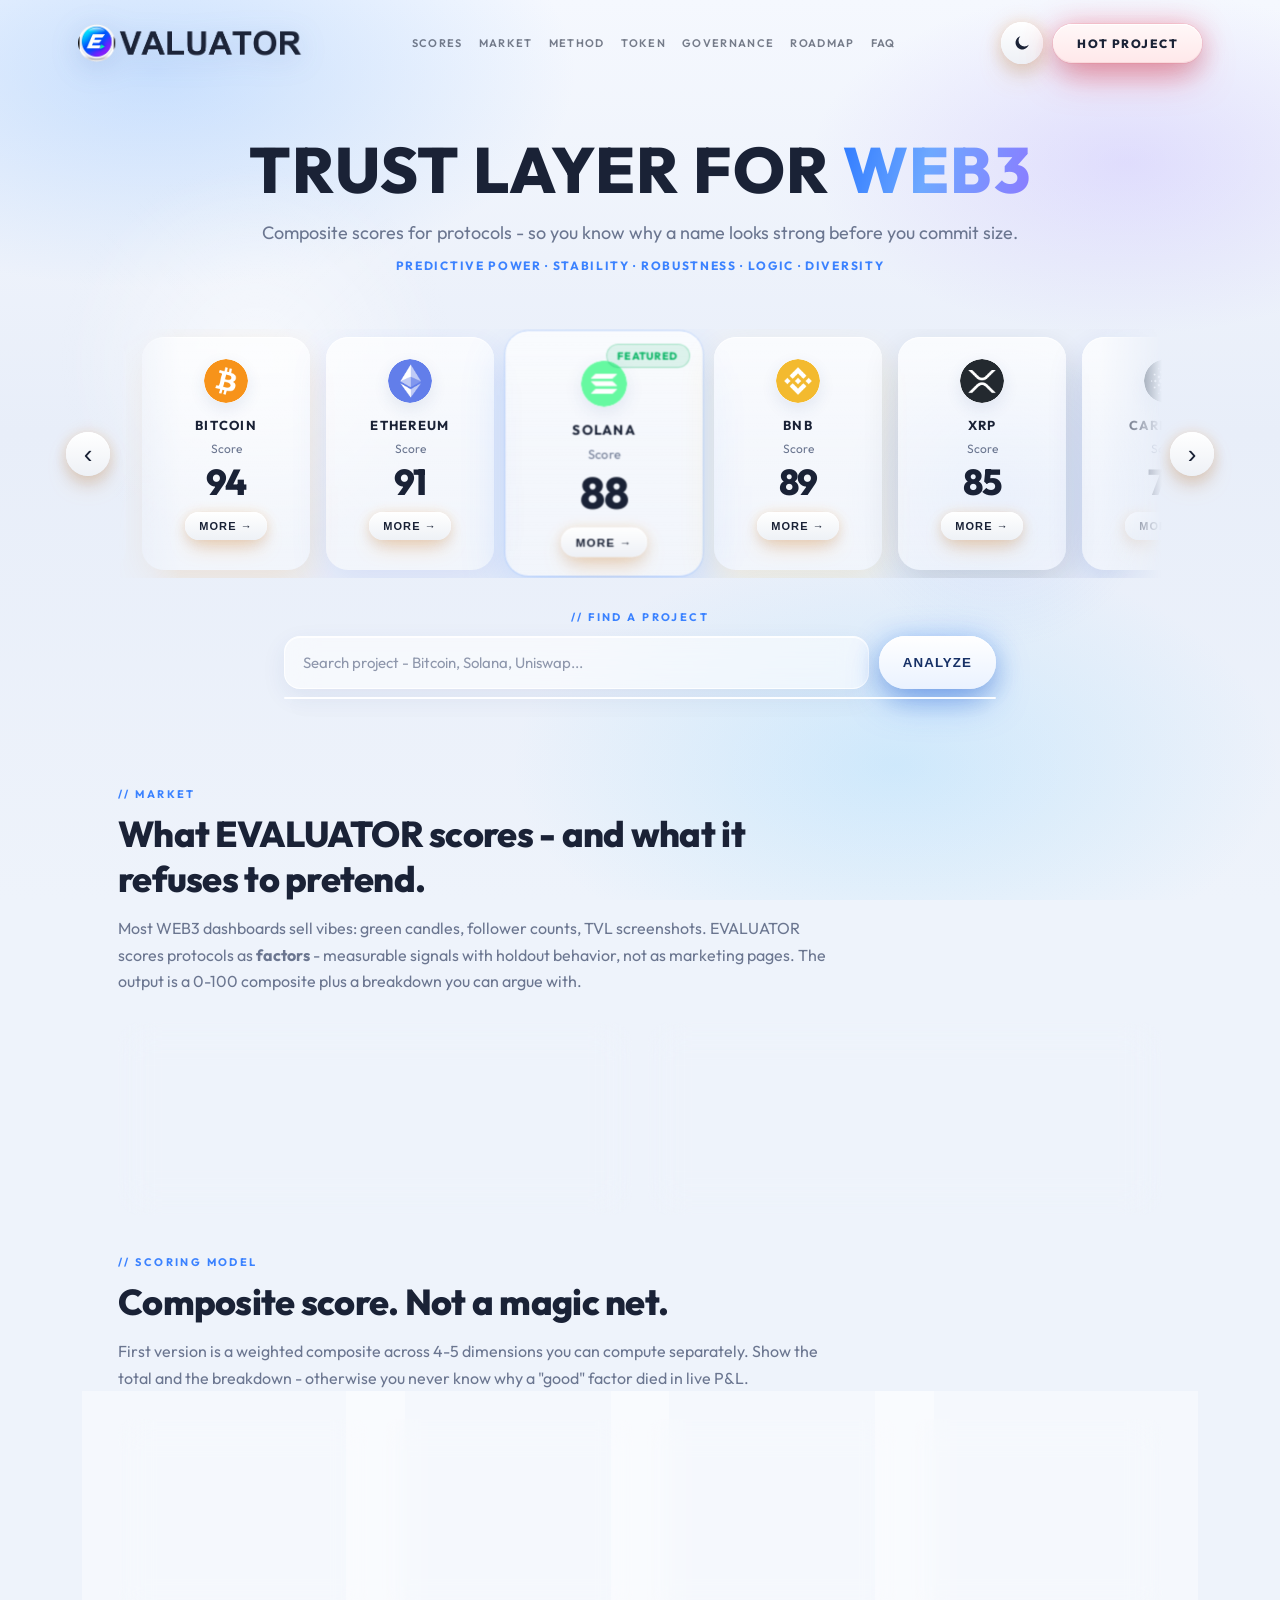
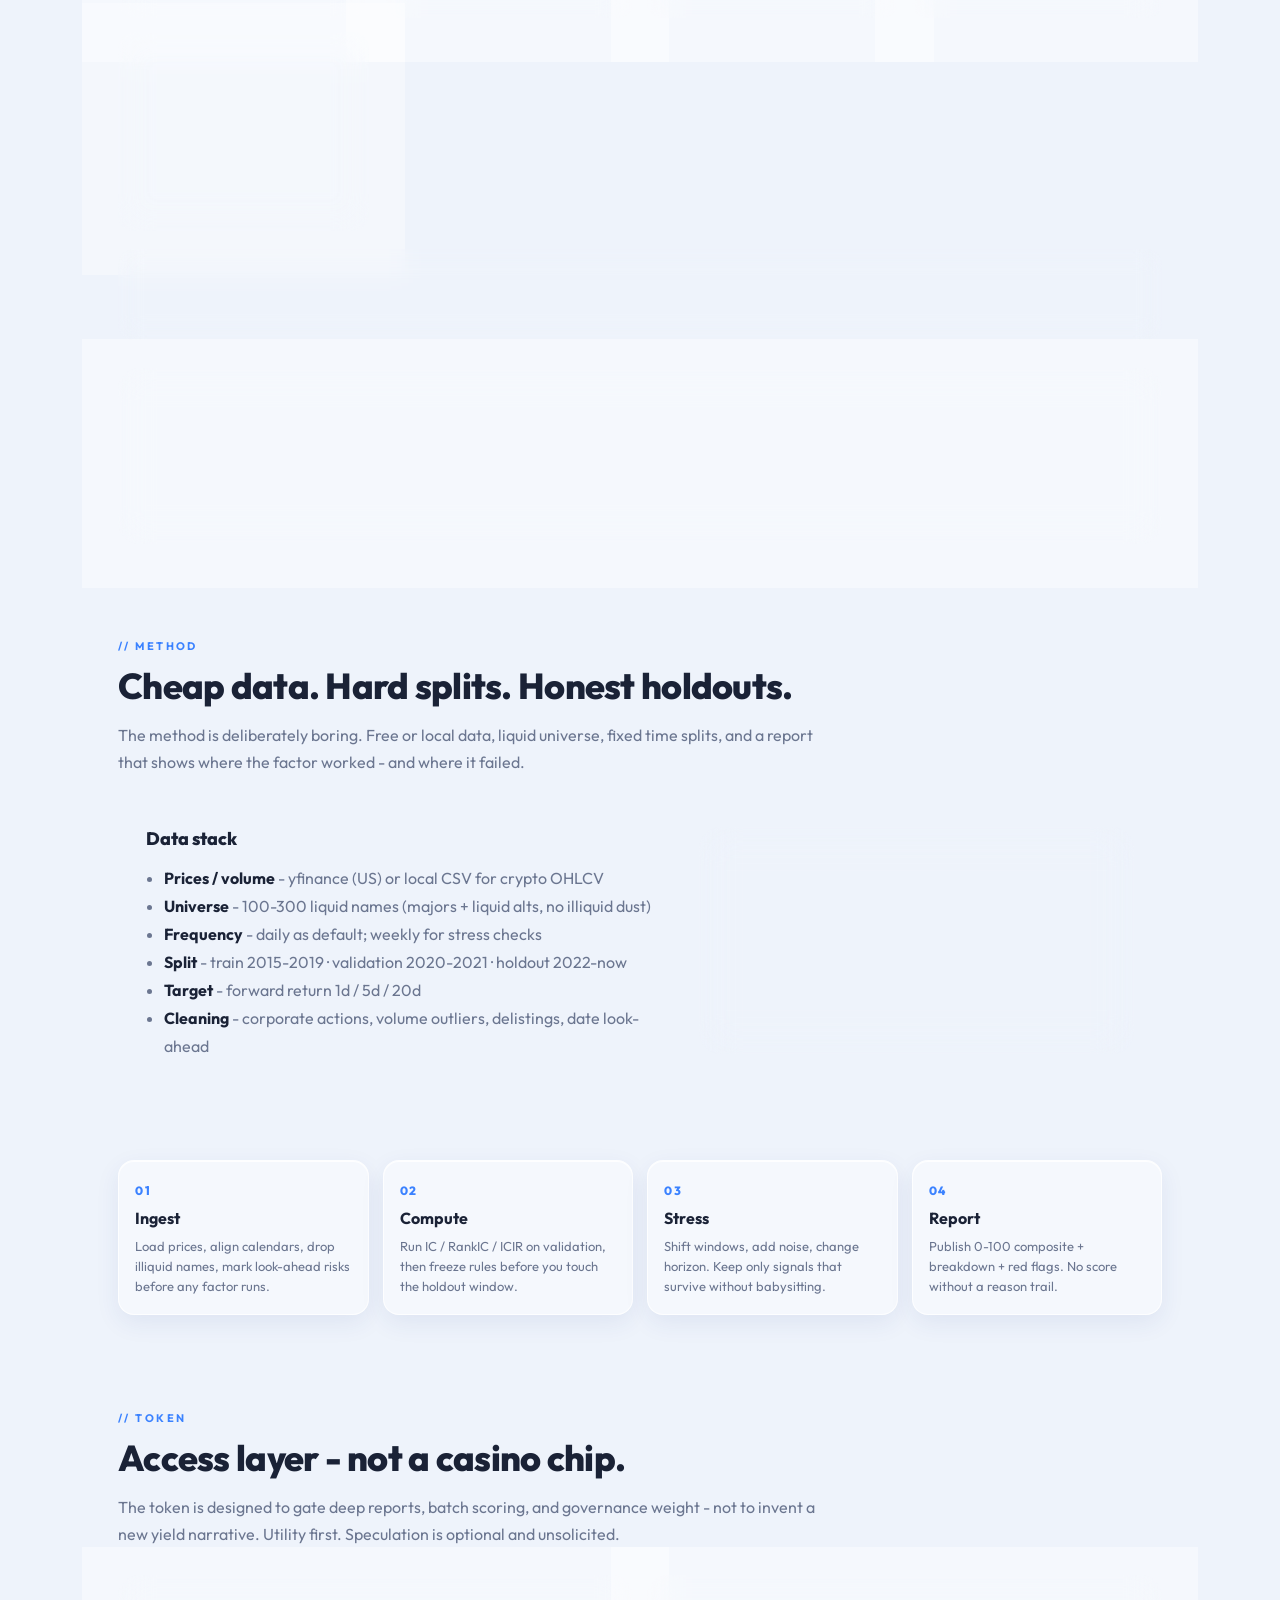
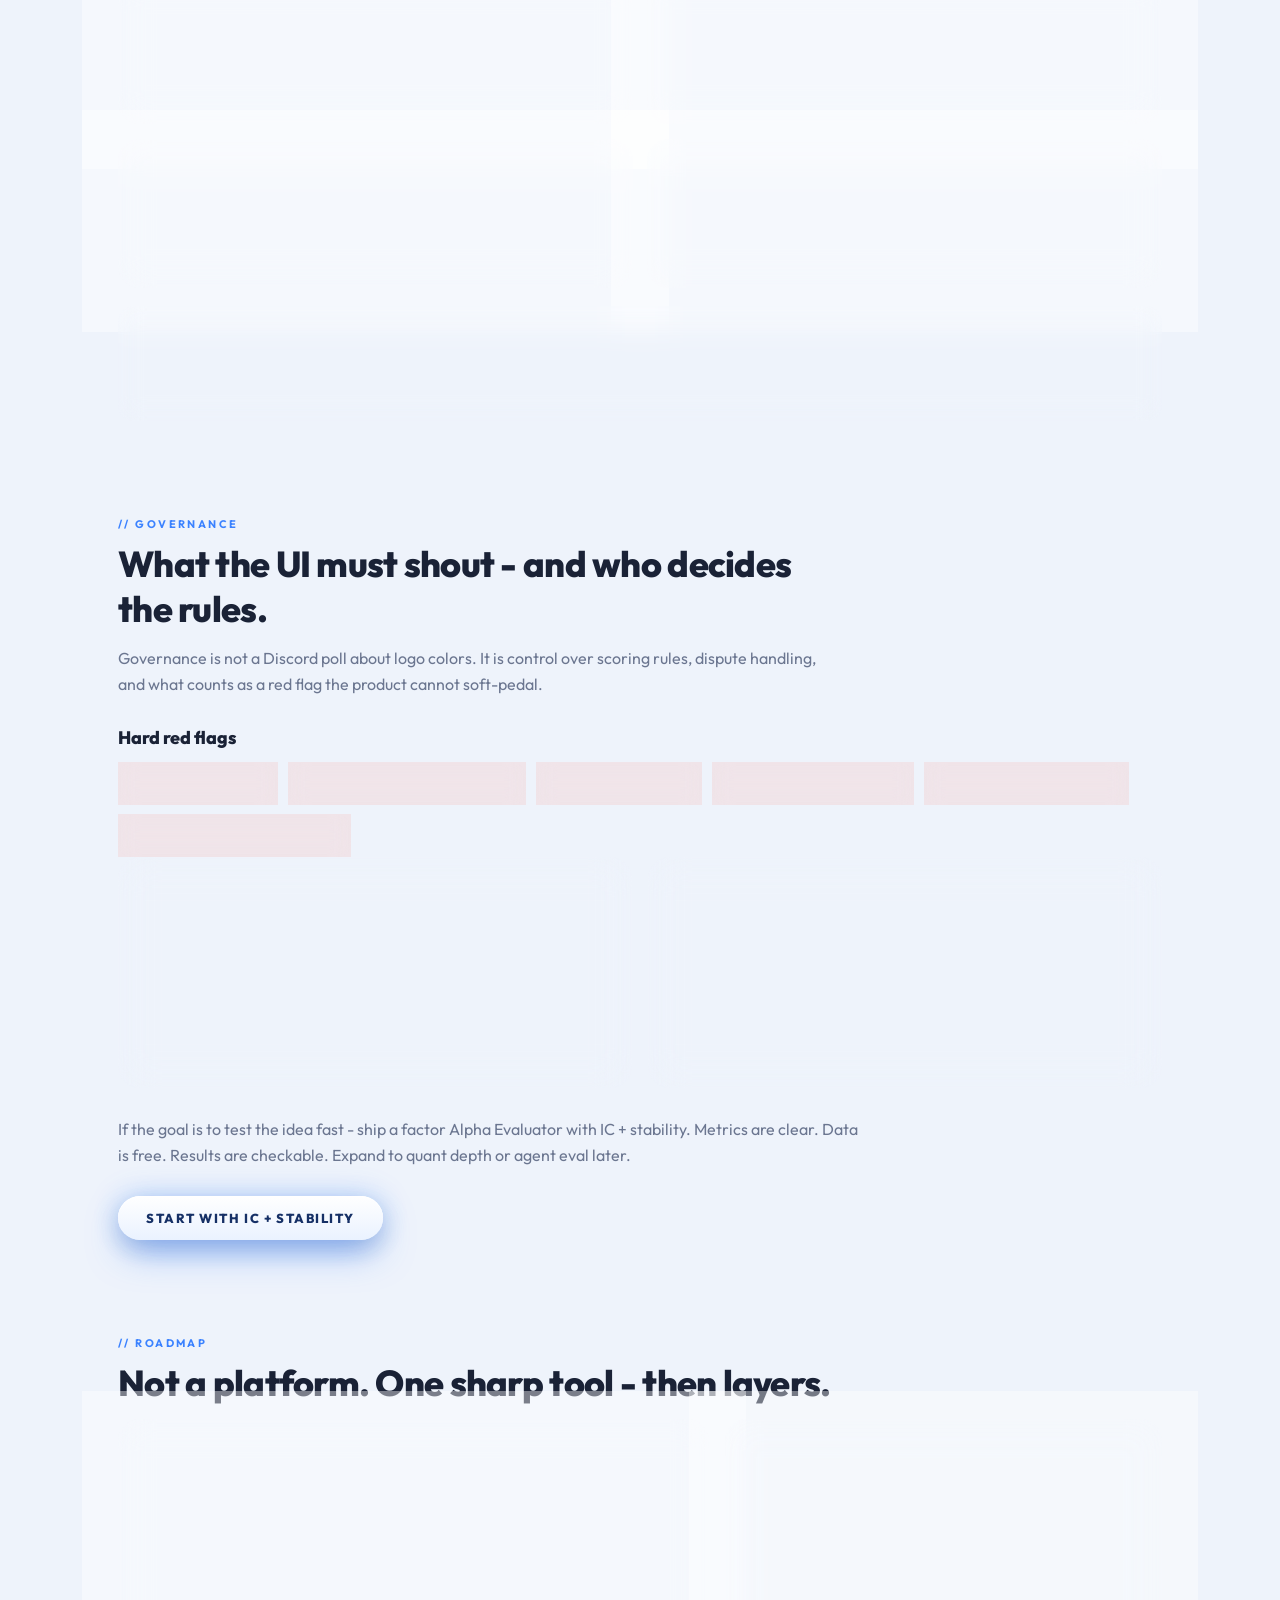
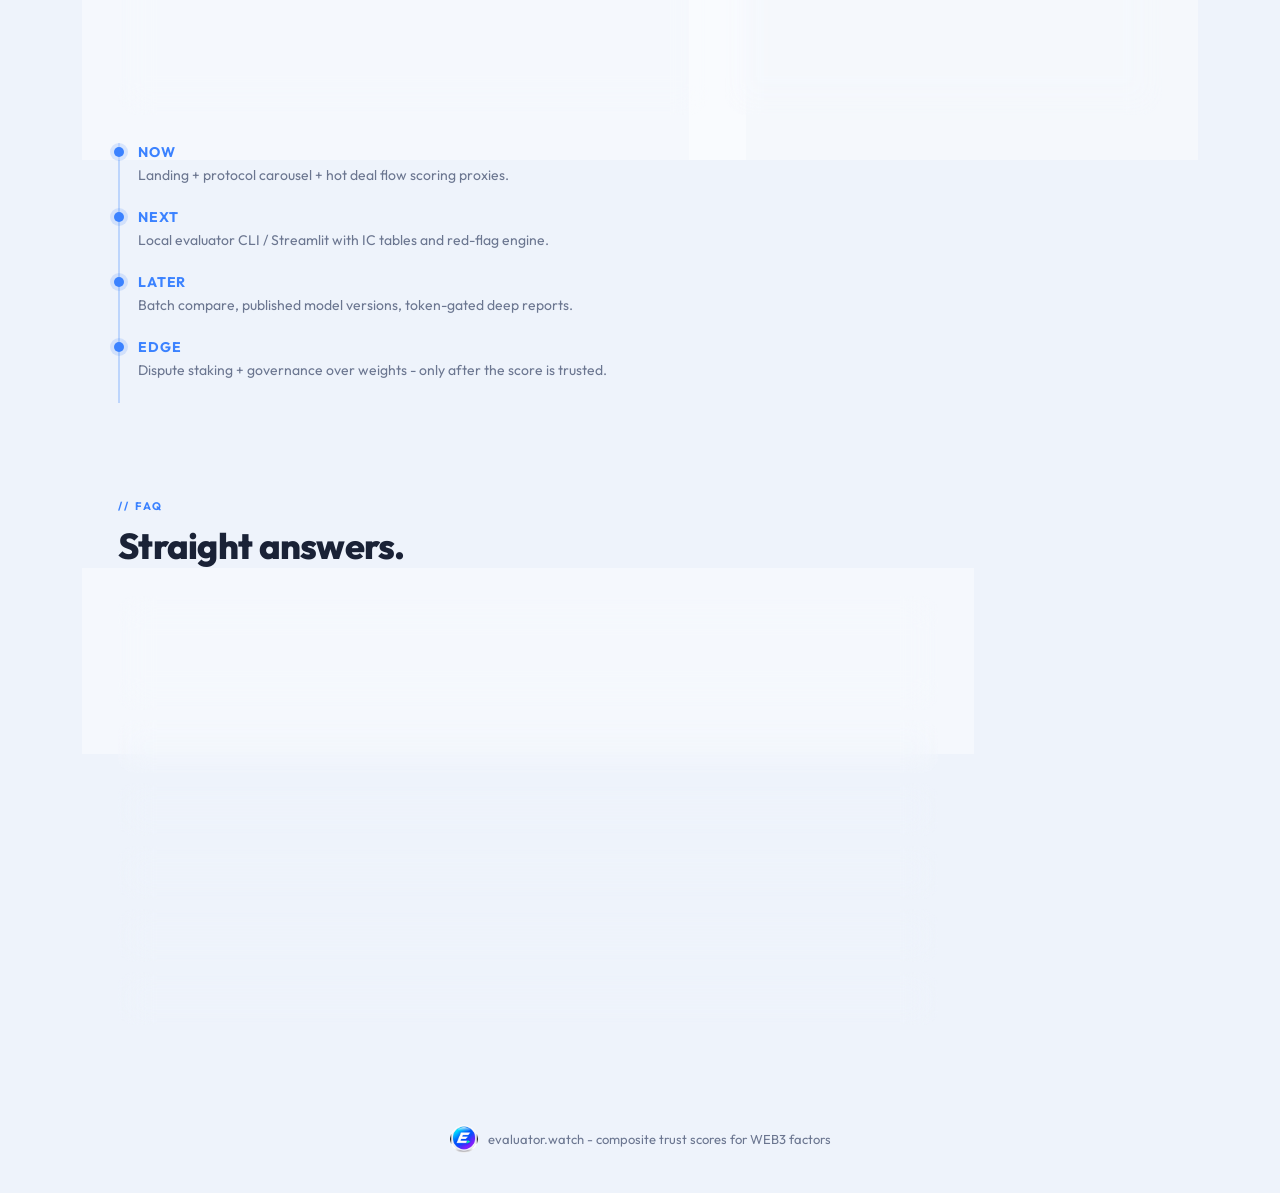
==== index.html @ 350bb679 "Publish evaluator.watch landing and deploy package. Product docs, scoring model diagrams, and static" ====
<!DOCTYPE html>
<html lang="en">
<head>
  <meta charset="UTF-8" />
  <meta name="viewport" content="width=device-width, initial-scale=1" />
  <title>EVALUATOR - Trust Layer for WEB3 | evaluator.watch</title>
  <meta name="description" content="evaluator.watch - composite factor scores for WEB3 protocols: Predictive Power, Temporal Stability, Robustness, Interpretability, Governance." />
  <link rel="canonical" href="https://evaluator.watch/" />
  <link rel="preconnect" href="https://fonts.googleapis.com" />
  <link rel="preconnect" href="https://fonts.gstatic.com" crossorigin />
  <link href="https://fonts.googleapis.com/css2?family=Outfit:wght@400;500;600;700;800&display=swap" rel="stylesheet" />
  <link rel="stylesheet" href="./styles.css?v=content2" />
  <link rel="icon" href="./assets/logo.png" />
  <script>
    (() => {
      const t = localStorage.getItem("evaluator-theme") || "light";
      document.documentElement.setAttribute("data-theme", t);
    })();
  </script>
</head>
<body>
  <div class="bg-grid" aria-hidden="true"></div>
  <div class="bg-glow" aria-hidden="true"></div>

  <header class="nav">
    <a class="brand" href="#top">
      <img src="./assets/evaluator-wordmark.png" alt="EVALUATOR" class="brand-wordmark" data-wordmark />
    </a>
    <nav class="nav-links">
      <a href="#scores">SCORES</a>
      <a href="#market">MARKET</a>
      <a href="#method">METHOD</a>
      <a href="#token">TOKEN</a>
      <a href="#governance">GOVERNANCE</a>
      <a href="#roadmap">ROADMAP</a>
      <a href="#faq">FAQ</a>
    </nav>
    <div class="nav-actions">
      <button type="button" class="btn-theme" id="themeToggle" aria-label="Toggle theme" title="Theme">
        <svg class="icon-moon" viewBox="0 0 24 24" width="18" height="18" aria-hidden="true"><path fill="currentColor" d="M21 14.3A9 9 0 1 1 9.7 3a7.2 7.2 0 1 0 11.3 11.3Z"/></svg>
        <svg class="icon-sun" viewBox="0 0 24 24" width="18" height="18" aria-hidden="true"><path fill="currentColor" d="M12 4.5a1 1 0 0 1 1 1V7a1 1 0 1 1-2 0V5.5a1 1 0 0 1 1-1Zm0 11a1 1 0 0 1 1 1V19a1 1 0 1 1-2 0v-2.5a1 1 0 0 1 1-1Zm7.5-4.5a1 1 0 0 1-1 1H17a1 1 0 1 1 0-2h1.5a1 1 0 0 1 1 1ZM8 12a1 1 0 0 1-1 1H5.5a1 1 0 1 1 0-2H7a1 1 0 0 1 1 1Zm9.07-5.07a1 1 0 0 1 0 1.41l-1.06 1.06a1 1 0 1 1-1.41-1.41l1.06-1.06a1 1 0 0 1 1.41 0ZM9.4 14.6a1 1 0 0 1 0 1.41l-1.06 1.06a1 1 0 1 1-1.41-1.41L8 14.6a1 1 0 0 1 1.41 0Zm0-7.07L8.34 6.47A1 1 0 0 1 9.75 5.06l1.06 1.06a1 1 0 0 1-1.41 1.41Zm7.07 7.07-1.06 1.06a1 1 0 1 1-1.41-1.41l1.06-1.06a1 1 0 0 1 1.41 1.41ZM12 8.5a3.5 3.5 0 1 1 0 7 3.5 3.5 0 0 1 0-7Z"/></svg>
      </button>
      <a class="btn-hot" href="./hot.html">HOT PROJECT</a>
    </div>
  </header>

  <main id="top">
    <section class="hero">
      <h1>TRUST LAYER FOR <span class="grad">WEB3</span></h1>
      <p class="hero-sub">Composite scores for protocols - so you know why a name looks strong before you commit size.</p>
      <p class="hero-meta">Predictive Power · Stability · Robustness · Logic · Diversity</p>
    </section>

    <section class="carousel-wrap" id="scores" aria-label="Protocol scores carousel">
      <button class="car-btn prev" type="button" aria-label="Previous">‹</button>
      <div class="carousel-viewport">
        <div class="carousel-track" id="carouselTrack"></div>
      </div>
      <button class="car-btn next" type="button" aria-label="Next">›</button>
    </section>

    <section class="search-panel" id="search">
      <p class="eyebrow center">// FIND A PROJECT</p>
      <form class="search-bar" id="searchForm" autocomplete="off">
        <input
          id="searchInput"
          type="search"
          placeholder="Search project - Bitcoin, Solana, Uniswap..."
          aria-label="Search project"
        />
        <button type="submit">ANALYZE</button>
      </form>
      <div class="suggest" id="suggest" hidden></div>
      <div class="analysis" id="analysis" hidden></div>
    </section>

    <section class="panel" id="market">
      <div class="panel-head">
        <p class="eyebrow">// MARKET</p>
        <h2>What EVALUATOR scores - and what it refuses to pretend.</h2>
        <p class="lead">
          Most WEB3 dashboards sell vibes: green candles, follower counts, TVL screenshots.
          EVALUATOR scores protocols as <strong>factors</strong> - measurable signals with holdout behavior,
          not as marketing pages. The output is a 0-100 composite plus a breakdown you can argue with.
        </p>
      </div>

      <div class="info-grid">
        <article class="glass-box">
          <h3>Who this is for</h3>
          <ul class="bullets">
            <li>Operators comparing L1 / L2 / DeFi names before size</li>
            <li>Funds that need a shared score language across analysts</li>
            <li>Builders shipping factors who want IC + stability first</li>
            <li>Anyone tired of "trust me bro" research threads</li>
          </ul>
        </article>
        <article class="glass-box">
          <h3>What it is not</h3>
          <ul class="bullets">
            <li>Not price prediction or financial advice</li>
            <li>Not a replacement for legal / security diligence</li>
            <li>Not a claim that high score = guaranteed alpha</li>
            <li>Not a black-box AI that cannot show its work</li>
          </ul>
        </article>
      </div>

      <div class="panel-head tight">
        <p class="eyebrow">// SCORING MODEL</p>
        <h2>Composite score. Not a magic net.</h2>
        <p class="lead">
          First version is a weighted composite across 4-5 dimensions you can compute separately.
          Show the total and the breakdown - otherwise you never know why a "good" factor died in live P&amp;L.
        </p>
      </div>

      <div class="dims">
        <article class="dim">
          <div class="dim-top">
            <span class="dim-w">35-40%</span>
            <h3>Predictive Power</h3>
          </div>
          <p>IC + RankIC (PPS, β = 0.5). IC Information Ratio = mean(IC) / std(IC) across periods. The alpha base - if this is weak, nothing else saves the score.</p>
        </article>
        <article class="dim">
          <div class="dim-top">
            <span class="dim-w">20-25%</span>
            <h3>Temporal Stability</h3>
          </div>
          <p>Rank correlation across adjacent windows + share of periods where IC sign holds. Unstable = high turnover and random P&amp;L even when average IC looks fine.</p>
        </article>
        <article class="dim">
          <div class="dim-top">
            <span class="dim-w">15-20%</span>
            <h3>Robustness</h3>
          </div>
          <p>Shift windows, add noise, drop top 1% extremes, change 1d to 5d horizon. If the score collapses - the factor is fragile and unfit for size.</p>
        </article>
        <article class="dim">
          <div class="dim-top">
            <span class="dim-w">10-15%</span>
            <h3>Logic / Interpretability</h3>
          </div>
          <p>Economic sense check. Start with LLM-as-judge + checklist: no look-ahead, no future leak, not pure noise. Later - expert rubric and human review.</p>
        </article>
        <article class="dim optional">
          <div class="dim-top">
            <span class="dim-w">~10%</span>
            <h3>Diversity</h3>
          </div>
          <p>Optional on MVP. Correlation vs benchmark factors (momentum, value, size). Penalize redundancy so the book does not stack the same bet five times.</p>
        </article>
      </div>

      <div class="formula">
        <p>Normalize each dimension (z-score or min-max) → weighted sum → clip to <strong>0-100</strong>.</p>
        <p class="muted">MVP shortcut: Predictive Power + Temporal Stability alone already beats "look at Sharpe after a backtest".</p>
      </div>

      <div class="readout">
        <h3>How to read a score</h3>
        <div class="readout-grid">
          <div class="readout-item">
            <strong>85-100</strong>
            <span>Strong composite. Still check red flags and sample length.</span>
          </div>
          <div class="readout-item">
            <strong>70-84</strong>
            <span>Usable with caveats. Watch stability and 2022-style holdouts.</span>
          </div>
          <div class="readout-item">
            <strong>55-69</strong>
            <span>Mixed. Fine for research, risky as a core position thesis.</span>
          </div>
          <div class="readout-item">
            <strong>below 55</strong>
            <span>Weak or noisy. Treat as exploratory until the signal improves.</span>
          </div>
        </div>
      </div>
    </section>

    <section class="panel" id="method">
      <div class="panel-head">
        <p class="eyebrow">// METHOD</p>
        <h2>Cheap data. Hard splits. Honest holdouts.</h2>
        <p class="lead">
          The method is deliberately boring. Free or local data, liquid universe, fixed time splits,
          and a report that shows where the factor worked - and where it failed.
        </p>
      </div>

      <div class="panel split">
        <div>
          <h3 class="subhead">Data stack</h3>
          <ul class="bullets">
            <li><strong>Prices / volume</strong> - yfinance (US) or local CSV for crypto OHLCV</li>
            <li><strong>Universe</strong> - 100-300 liquid names (majors + liquid alts, no illiquid dust)</li>
            <li><strong>Frequency</strong> - daily as default; weekly for stress checks</li>
            <li><strong>Split</strong> - train 2015-2019 · validation 2020-2021 · holdout 2022-now</li>
            <li><strong>Target</strong> - forward return 1d / 5d / 20d</li>
            <li><strong>Cleaning</strong> - corporate actions, volume outliers, delistings, date look-ahead</li>
          </ul>
        </div>
        <div class="glass-box">
          <h3>How alphas enter the evaluator</h3>
          <ol>
            <li>Manual formulas + simple Python functions</li>
            <li>Genetic search / LLM-generated formulas</li>
            <li>Agent signals (same logic, different data feeds)</li>
          </ol>
          <p class="muted">Agent / product eval (PDF tasks + rubric) is production-eval territory - not the first build.</p>
        </div>
      </div>

      <div class="steps">
        <article class="step">
          <span class="step-n">01</span>
          <h3>Ingest</h3>
          <p>Load prices, align calendars, drop illiquid names, mark look-ahead risks before any factor runs.</p>
        </article>
        <article class="step">
          <span class="step-n">02</span>
          <h3>Compute</h3>
          <p>Run IC / RankIC / ICIR on validation, then freeze rules before you touch the holdout window.</p>
        </article>
        <article class="step">
          <span class="step-n">03</span>
          <h3>Stress</h3>
          <p>Shift windows, add noise, change horizon. Keep only signals that survive without babysitting.</p>
        </article>
        <article class="step">
          <span class="step-n">04</span>
          <h3>Report</h3>
          <p>Publish 0-100 composite + breakdown + red flags. No score without a reason trail.</p>
        </article>
      </div>
    </section>

    <section class="panel" id="token">
      <div class="panel-head">
        <p class="eyebrow">// TOKEN</p>
        <h2>Access layer - not a casino chip.</h2>
        <p class="lead">
          The token is designed to gate deep reports, batch scoring, and governance weight -
          not to invent a new yield narrative. Utility first. Speculation is optional and unsolicited.
        </p>
      </div>

      <div class="token-grid">
        <article class="token-card">
          <span class="tag">ACCESS</span>
          <h3>Report unlocks</h3>
          <p>Holders unlock full IC tables, robustness packs, and historical rescores for covered protocols.</p>
        </article>
        <article class="token-card">
          <span class="tag">STAKE</span>
          <h3>Signal staking</h3>
          <p>Stake against a published score. If the holdout breaks the claim, stake gets slashed toward the dispute pool.</p>
        </article>
        <article class="token-card">
          <span class="tag">GOVERN</span>
          <h3>Weight votes</h3>
          <p>Token weight votes on model parameters: dimension weights, universe filters, and red-flag thresholds.</p>
        </article>
        <article class="token-card">
          <span class="tag">BUILD</span>
          <h3>Factor bounties</h3>
          <p>Pay bounties for new factors that clear IC + stability gates. Rejected factors stay public as negative examples.</p>
        </article>
      </div>

      <div class="formula">
        <p><strong>Design rule:</strong> if a feature works without the token, keep it free. Token pays for depth, speed, and governance - not for looking at a homepage score.</p>
        <p class="muted">No emission schedule theater in v1. Ship utility surfaces before emission charts.</p>
      </div>
    </section>

    <section class="panel flags" id="governance">
      <div class="panel-head">
        <p class="eyebrow">// GOVERNANCE</p>
        <h2>What the UI must shout - and who decides the rules.</h2>
        <p class="lead">
          Governance is not a Discord poll about logo colors. It is control over scoring rules,
          dispute handling, and what counts as a red flag the product cannot soft-pedal.
        </p>
      </div>

      <h3 class="subhead">Hard red flags</h3>
      <div class="flag-row">
        <div class="flag">high IC, unstable sign</div>
        <div class="flag">strong correlation with momentum</div>
        <div class="flag">broke on 2022 holdout</div>
        <div class="flag">look-ahead / future leak risk</div>
        <div class="flag">sample too short for stability</div>
        <div class="flag">pure narrative, no measurable IC</div>
      </div>

      <div class="info-grid">
        <article class="glass-box">
          <h3>On-chain / off-chain split</h3>
          <ul class="bullets">
            <li><strong>On-chain</strong> - parameter votes, stake, dispute outcomes</li>
            <li><strong>Off-chain</strong> - heavy compute, dataset builds, human review queues</li>
            <li><strong>Published</strong> - model version hash + score snapshot for every release</li>
          </ul>
        </article>
        <article class="glass-box">
          <h3>Dispute flow</h3>
          <ol>
            <li>Anyone can flag a score with evidence (window, IC table, leak claim)</li>
            <li>Stakers bond on uphold vs revise</li>
            <li>Review window publishes a decision + changelog</li>
            <li>Losing side funds the next robustness run</li>
          </ol>
        </article>
      </div>

      <p class="lead tight">
        If the goal is to test the idea fast - ship a factor Alpha Evaluator with IC + stability.
        Metrics are clear. Data is free. Results are checkable. Expand to quant depth or agent eval later.
      </p>
      <a class="btn-support big" href="#search">START WITH IC + STABILITY</a>
    </section>

    <section class="panel" id="roadmap">
      <p class="eyebrow">// ROADMAP</p>
      <h2>Not a platform. One sharp tool - then layers.</h2>
      <div class="mvp-grid">
        <article class="mvp-card">
          <span class="tag">MVP #1 - 1-2 weeks</span>
          <h3>Local Alpha Evaluator</h3>
          <ul>
            <li>Accept a factor (formula or value column)</li>
            <li>Compute IC / RankIC / ICIR on holdout</li>
            <li>Stability by year / quarter</li>
            <li>Composite 0-100 + red flags</li>
          </ul>
          <p class="stack">Jupyter + Streamlit or CLI. No accounts. No paywall. No "AI platform".</p>
          <div class="screen-bits">
            <span>score + breakdown</span>
            <span>IC table by period</span>
            <span>factor distribution</span>
            <span>warnings</span>
          </div>
        </article>
        <article class="mvp-card soft">
          <span class="tag">MVP #2 - only if #1 is used</span>
          <h3>Batch compare</h3>
          <ul>
            <li>Score 50-200 candidates</li>
            <li>Factor vs factor compare</li>
            <li>CSV export</li>
            <li>1-2 robustness tests</li>
          </ul>
          <p class="stack warn">Skip first: full portfolio backtest, custom ML scorer, alpha marketplace, 6-domain agent eval.</p>
        </article>
      </div>

      <div class="timeline">
        <article class="tl-item">
          <span class="tl-dot"></span>
          <div>
            <strong>Now</strong>
            <p>Landing + protocol carousel + hot deal flow scoring proxies.</p>
          </div>
        </article>
        <article class="tl-item">
          <span class="tl-dot"></span>
          <div>
            <strong>Next</strong>
            <p>Local evaluator CLI / Streamlit with IC tables and red-flag engine.</p>
          </div>
        </article>
        <article class="tl-item">
          <span class="tl-dot"></span>
          <div>
            <strong>Later</strong>
            <p>Batch compare, published model versions, token-gated deep reports.</p>
          </div>
        </article>
        <article class="tl-item">
          <span class="tl-dot"></span>
          <div>
            <strong>Edge</strong>
            <p>Dispute staking + governance over weights - only after the score is trusted.</p>
          </div>
        </article>
      </div>
    </section>

    <section class="panel" id="faq">
      <div class="panel-head">
        <p class="eyebrow">// FAQ</p>
        <h2>Straight answers.</h2>
      </div>

      <div class="faq-list">
        <details class="faq-item" open>
          <summary>Is a high score a buy signal?</summary>
          <p>No. A high score means the composite factors look strong on the published method. It does not price liquidity, legal risk, or your portfolio constraints.</p>
        </details>
        <details class="faq-item">
          <summary>Why show the breakdown at all?</summary>
          <p>Because a single number without IC / stability / robustness is how people ship factors that die in the first live month. Breakdown is the product.</p>
        </details>
        <details class="faq-item">
          <summary>How often do scores refresh?</summary>
          <p>Protocol carousel scores refresh when the model version changes. Hot Project deal scores refresh with the fundraising scrape (see updated timestamp on that page).</p>
        </details>
        <details class="faq-item">
          <summary>Can I submit my own factor?</summary>
          <p>That is the MVP #1 path: local evaluator first. Public submissions come after we can score batches without turning the site into a spam sink.</p>
        </details>
        <details class="faq-item">
          <summary>What about early-stage / pre-token projects?</summary>
          <p>They use investor / raise / sector proxies until IC history exists. Expect wider confidence bands and more red flags - that is honest, not broken.</p>
        </details>
        <details class="faq-item">
          <summary>Where does governance start?</summary>
          <p>After the score language is stable. Early governance without a trusted model is just costume politics.</p>
        </details>
      </div>
    </section>
  </main>

  <footer class="foot">
    <img src="./assets/logo.png" alt="" width="28" height="28" />
    <span>evaluator.watch - composite trust scores for WEB3 factors</span>
  </footer>

  <script src="./theme.js"></script>
  <script src="./cursor.js?v=2"></script>
  <script src="./app.js"></script>
</body>
</html>
---- styles.css ----
:root {
  --bg: #eef3fb;
  --bg-2: #f7f9fd;
  --text: #1a2236;
  --muted: #6b7690;
  --line: rgba(255, 255, 255, 0.55);
  --line-soft: rgba(26, 34, 54, 0.08);
  --glass: rgba(255, 255, 255, 0.42);
  --glass-strong: rgba(255, 255, 255, 0.62);
  --cyan: #2f7bff;
  --purple: #6b8cff;
  --blue: #3b82ff;
  --blue-hot: #1e6fff;
  --green: #12b76a;
  --green-glow: rgba(18, 183, 106, 0.28);
  --orange: #f7931a;
  --pink: #ff4db8;
  --shadow: 0 18px 48px rgba(40, 70, 140, 0.1);
  --shadow-sm: 0 8px 24px rgba(40, 70, 140, 0.08);
  --font: "Outfit", system-ui, sans-serif;
  --radius: 22px;
  --radius-sm: 16px;
  --nav-link: rgba(26, 34, 54, 0.58);
  --glass-card: linear-gradient(180deg, rgba(255, 255, 255, 0.72), rgba(255, 255, 255, 0.38));
  --input-bg: rgba(255, 255, 255, 0.55);
}

* { box-sizing: border-box; }
html { scroll-behavior: smooth; }
body {
  margin: 0;
  min-height: 100vh;
  font-family: var(--font);
  color: var(--text);
  background: var(--bg);
  overflow-x: hidden;
}

a { color: inherit; text-decoration: none; }
img { display: block; max-width: 100%; }

.bg-grid {
  position: fixed;
  inset: 0;
  z-index: 0;
  pointer-events: none;
  background:
    radial-gradient(ellipse 55% 40% at 12% 8%, rgba(120, 180, 255, 0.35), transparent 60%),
    radial-gradient(ellipse 45% 35% at 88% 18%, rgba(180, 160, 255, 0.28), transparent 55%),
    radial-gradient(ellipse 50% 40% at 70% 85%, rgba(100, 200, 255, 0.22), transparent 60%),
    linear-gradient(180deg, #f5f8fe 0%, #e8eef9 48%, #eef3fb 100%);
  opacity: 1;
  transform: none;
}

.bg-glow {
  position: fixed;
  inset: 0;
  z-index: 0;
  pointer-events: none;
  background:
    radial-gradient(circle 280px at 20% 40%, rgba(255, 255, 255, 0.55), transparent 70%),
    radial-gradient(circle 220px at 78% 55%, rgba(90, 150, 255, 0.12), transparent 70%);
}

.nav, main, .foot { position: relative; z-index: 1; }

.nav {
  display: flex;
  align-items: center;
  justify-content: space-between;
  gap: 24px;
  max-width: 1180px;
  margin: 0 auto;
  padding: 22px 28px 0;
  overflow: visible;
}

.brand {
  display: flex;
  align-items: center;
}

.brand-wordmark {
  height: 42px;
  width: auto;
  object-fit: contain;
  filter: drop-shadow(0 6px 14px rgba(60, 100, 180, 0.18));
}

.nav-links {
  display: flex;
  flex-wrap: wrap;
  justify-content: center;
  gap: 16px;
  font-size: 11px;
  font-weight: 600;
  letter-spacing: 0.12em;
  color: var(--nav-link);
}

.nav-links a:hover { color: var(--text); }

.nav-actions {
  display: inline-flex;
  align-items: center;
  gap: 10px;
}

.btn-theme {
  display: inline-flex;
  align-items: center;
  justify-content: center;
  width: 42px;
  height: 42px;
  border-radius: 999px;
  border: 0;
  background: linear-gradient(180deg, #ffffff 0%, #eef1f6 100%);
  color: var(--text);
  cursor: pointer;
  box-shadow:
    inset 0 1px 0 rgba(255, 255, 255, 0.95),
    0 8px 18px rgba(20, 24, 40, 0.1),
    0 14px 30px -8px rgba(255, 160, 60, 0.45),
    0 0 18px rgba(255, 170, 80, 0.28);
  transition: transform 0.2s ease, box-shadow 0.2s ease;
}

.btn-theme:hover {
  transform: translateY(-2px);
  box-shadow:
    inset 0 1px 0 #fff,
    0 10px 22px rgba(20, 24, 40, 0.12),
    0 18px 36px -6px rgba(255, 160, 60, 0.55),
    0 0 24px rgba(255, 170, 80, 0.38);
}

.btn-theme .icon-sun { display: none; }
.btn-theme .icon-moon { display: block; }

[data-theme="dark"] .btn-theme .icon-sun { display: block; }
[data-theme="dark"] .btn-theme .icon-moon { display: none; }

.btn-hot {
  position: relative;
  display: inline-flex;
  align-items: center;
  justify-content: center;
  padding: 12px 24px;
  border-radius: 999px;
  border: 0;
  background: linear-gradient(180deg, #fff8f8 0%, #ffe8ea 100%);
  color: #1a2236;
  font-size: 12px;
  font-weight: 800;
  letter-spacing: 0.12em;
  text-decoration: none;
  box-shadow:
    inset 0 1px 0 rgba(255, 255, 255, 0.95),
    inset 0 -1px 0 rgba(180, 40, 60, 0.08),
    0 10px 22px rgba(20, 24, 40, 0.1),
    0 0 0 1px rgba(255, 120, 130, 0.18),
    0 16px 36px -6px rgba(255, 70, 90, 0.55),
    0 0 28px rgba(255, 90, 110, 0.35);
  transition: transform 0.2s ease, box-shadow 0.2s ease;
}

.btn-hot:hover {
  transform: translateY(-2px);
  box-shadow:
    inset 0 1px 0 rgba(255, 255, 255, 1),
    0 14px 26px rgba(20, 24, 40, 0.12),
    0 0 0 1px rgba(255, 120, 130, 0.28),
    0 20px 44px -4px rgba(255, 70, 90, 0.65),
    0 0 36px rgba(255, 90, 110, 0.45);
}

.btn-back {
  display: inline-flex;
  align-items: center;
  justify-content: center;
  padding: 11px 22px;
  border-radius: 999px;
  border: 0;
  background: linear-gradient(180deg, #ffffff 0%, #eef1f6 100%);
  color: var(--text);
  font-size: 12px;
  font-weight: 700;
  letter-spacing: 0.08em;
  box-shadow:
    inset 0 1px 0 rgba(255, 255, 255, 0.95),
    0 8px 18px rgba(20, 24, 40, 0.1),
    0 14px 30px -8px rgba(255, 160, 60, 0.4),
    0 0 18px rgba(255, 170, 80, 0.25);
  transition: transform 0.2s ease, box-shadow 0.2s ease;
}

.btn-back:hover {
  transform: translateY(-2px);
  box-shadow:
    inset 0 1px 0 #fff,
    0 12px 24px rgba(20, 24, 40, 0.12),
    0 18px 36px -6px rgba(255, 160, 60, 0.55),
    0 0 24px rgba(255, 170, 80, 0.35);
}

.btn-support {
  display: inline-flex;
  align-items: center;
  justify-content: center;
  padding: 12px 24px;
  border-radius: 999px;
  border: 0;
  background: linear-gradient(180deg, #ffffff 0%, #eaf2ff 100%);
  color: #163066;
  font-size: 12px;
  font-weight: 800;
  letter-spacing: 0.12em;
  box-shadow:
    inset 0 1px 0 rgba(255, 255, 255, 0.95),
    0 10px 22px rgba(20, 24, 40, 0.1),
    0 16px 36px -6px rgba(47, 123, 255, 0.5),
    0 0 28px rgba(80, 150, 255, 0.35);
  transition: transform 0.2s ease, box-shadow 0.2s ease;
}

.btn-support:hover {
  transform: translateY(-2px);
  box-shadow:
    inset 0 1px 0 #fff,
    0 14px 26px rgba(20, 24, 40, 0.12),
    0 20px 44px -4px rgba(47, 123, 255, 0.6),
    0 0 36px rgba(80, 150, 255, 0.45);
}

.btn-support.big {
  margin-top: 28px;
  padding: 14px 28px;
  font-size: 13px;
}

.hero {
  text-align: center;
  padding: 72px 24px 36px;
}

.hero h1 {
  margin: 0;
  font-size: clamp(36px, 6vw, 64px);
  font-weight: 800;
  letter-spacing: 0.02em;
  line-height: 1.05;
  color: var(--text);
}

.grad {
  background: linear-gradient(105deg, #2f7bff 0%, #6ea8ff 45%, #8b7bff 100%);
  -webkit-background-clip: text;
  background-clip: text;
  color: transparent;
}

.hero-sub {
  margin: 18px 0 0;
  color: var(--muted);
  font-size: clamp(15px, 2vw, 18px);
  font-weight: 400;
}

.scores {
  display: none;
}

.carousel-wrap {
  display: grid;
  grid-template-columns: 44px 1fr 44px;
  gap: 8px;
  align-items: center;
  max-width: 1180px;
  margin: 0 auto;
  padding: 20px 16px 32px;
  border: 0;
  background: transparent;
  box-shadow: none;
}

.carousel-viewport {
  overflow: hidden;
  border: 0;
  box-shadow: none;
  background: transparent;
  -webkit-mask-image: linear-gradient(90deg, transparent, #000 6%, #000 94%, transparent);
  mask-image: linear-gradient(90deg, transparent, #000 6%, #000 94%, transparent);
}

.carousel-track {
  display: flex;
  gap: 16px;
  width: max-content;
  will-change: transform;
  border: 0;
  padding: 8px 4px;
}

.car-btn {
  width: 44px;
  height: 44px;
  border-radius: 50%;
  border: 0;
  background: linear-gradient(180deg, #ffffff 0%, #eef1f6 100%);
  color: var(--text);
  font-size: 26px;
  line-height: 1;
  cursor: pointer;
  box-shadow:
    inset 0 1px 0 #fff,
    0 8px 16px rgba(20, 24, 40, 0.1),
    0 12px 26px -8px rgba(255, 160, 60, 0.4),
    0 0 14px rgba(255, 170, 80, 0.22);
  transition: transform 0.2s ease, box-shadow 0.2s ease;
}

.car-btn:hover {
  transform: translateY(-2px);
  box-shadow:
    inset 0 1px 0 #fff,
    0 10px 20px rgba(20, 24, 40, 0.12),
    0 16px 32px -6px rgba(255, 160, 60, 0.55),
    0 0 20px rgba(255, 170, 80, 0.35);
}

.score-card {
  position: relative;
  flex: 0 0 168px;
  display: flex;
  flex-direction: column;
  align-items: center;
  gap: 8px;
  padding: 22px 14px 18px;
  border-radius: var(--radius);
  background: var(--glass-card);
  border: 0;
  outline: none;
  backdrop-filter: blur(18px) saturate(1.25);
  -webkit-backdrop-filter: blur(18px) saturate(1.25);
  box-shadow:
    inset 0 1px 0 rgba(255, 255, 255, 0.75),
    0 14px 36px color-mix(in srgb, var(--tint, #3b82ff) 14%, transparent);
  transition: transform 0.25s ease, box-shadow 0.25s ease;
}

.score-card .coin {
  width: 44px;
  height: 44px;
  border-radius: 50%;
  display: grid;
  place-items: center;
  font-weight: 800;
  font-size: 18px;
  overflow: hidden;
  background: rgba(255, 255, 255, 0.7);
  box-shadow: 0 6px 16px rgba(40, 70, 140, 0.1);
}

.score-card .coin img {
  width: 44px;
  height: 44px;
  object-fit: cover;
  border-radius: 50%;
  display: block;
}

.score-card .coin.big {
  width: 56px;
  height: 56px;
  font-size: 22px;
}

.score-card .coin.big img {
  width: 56px;
  height: 56px;
}

.suggest-left {
  display: inline-flex;
  align-items: center;
  gap: 10px;
}

.suggest-left img {
  border-radius: 50%;
  background: rgba(255, 255, 255, 0.7);
}

.score-card.featured {
  flex-basis: 188px;
  padding-top: 28px;
  transform: scale(1.05);
  border: 0;
  box-shadow:
    inset 0 1px 0 rgba(255, 255, 255, 0.95),
    0 0 0 1px rgba(59, 130, 255, 0.18),
    0 18px 44px rgba(59, 130, 255, 0.22);
}

.score-card .more {
  margin-top: 4px;
  font-size: 11px;
  font-weight: 700;
  letter-spacing: 0.1em;
  color: var(--text);
  padding: 8px 14px;
  border-radius: 999px;
  border: 0;
  background: linear-gradient(180deg, #ffffff 0%, #eef1f6 100%);
  box-shadow:
    inset 0 1px 0 #fff,
    0 6px 14px rgba(20, 24, 40, 0.08),
    0 10px 22px -6px rgba(255, 160, 60, 0.4),
    0 0 12px rgba(255, 170, 80, 0.2);
  cursor: pointer;
  transition: transform 0.2s ease, box-shadow 0.2s ease;
}

.score-card .more:hover {
  transform: translateY(-1px);
  box-shadow:
    inset 0 1px 0 #fff,
    0 8px 18px rgba(20, 24, 40, 0.1),
    0 14px 28px -4px rgba(255, 160, 60, 0.5),
    0 0 16px rgba(255, 170, 80, 0.3);
}

.featured-badge {
  position: absolute;
  top: 12px;
  right: 12px;
  padding: 4px 10px;
  border-radius: 999px;
  background: rgba(18, 183, 106, 0.12);
  color: var(--green);
  font-size: 10px;
  font-weight: 800;
  letter-spacing: 0.08em;
  border: 1px solid rgba(18, 183, 106, 0.28);
}

.score-card h3 {
  margin: 6px 0 0;
  font-size: 13px;
  font-weight: 700;
  letter-spacing: 0.1em;
}

.label {
  color: var(--muted);
  font-size: 12px;
}

.num {
  font-size: 36px;
  font-weight: 800;
  letter-spacing: -0.03em;
  line-height: 1;
  color: var(--text);
}

.score-card.featured .num { font-size: 42px; }

.search-panel {
  max-width: 760px;
  margin: 0 auto 40px;
  padding: 0 24px 24px;
}

.eyebrow.center { text-align: center; }

.search-bar {
  display: grid;
  grid-template-columns: 1fr auto;
  gap: 10px;
  margin-top: 12px;
}

.search-bar input {
  width: 100%;
  padding: 16px 18px;
  border-radius: 16px;
  border: 1px solid rgba(255, 255, 255, 0.8);
  background: rgba(255, 255, 255, 0.55);
  color: var(--text);
  font: inherit;
  font-size: 15px;
  outline: none;
  backdrop-filter: blur(14px);
  -webkit-backdrop-filter: blur(14px);
  box-shadow: inset 0 1px 0 rgba(255, 255, 255, 0.85), var(--shadow-sm);
}

.search-bar input::placeholder {
  color: rgba(107, 118, 144, 0.75);
}

.search-bar input:focus {
  border-color: rgba(59, 130, 255, 0.55);
  box-shadow: 0 0 0 3px rgba(59, 130, 255, 0.15), var(--shadow-sm);
}

.search-bar button {
  position: relative;
  padding: 0 24px;
  min-height: 52px;
  border-radius: 999px;
  border: 0;
  background: linear-gradient(180deg, #ffffff 0%, #eaf2ff 100%);
  color: #163066;
  font-weight: 800;
  letter-spacing: 0.08em;
  cursor: pointer;
  box-shadow:
    inset 0 1px 0 #fff,
    0 10px 22px rgba(20, 24, 40, 0.1),
    0 16px 36px -6px rgba(47, 123, 255, 0.5),
    0 0 28px rgba(80, 150, 255, 0.35);
  overflow: hidden;
  transition: transform 0.2s ease, box-shadow 0.2s ease;
}

.search-bar button::before {
  content: "";
  position: absolute;
  inset: 0;
  background: linear-gradient(120deg, transparent 20%, rgba(255, 255, 255, 0.55) 45%, transparent 70%);
  transform: translateX(-120%);
  transition: transform 0.55s ease;
}

.search-bar button:hover {
  transform: translateY(-2px);
  box-shadow:
    inset 0 1px 0 #fff,
    0 14px 26px rgba(20, 24, 40, 0.12),
    0 20px 44px -4px rgba(47, 123, 255, 0.6),
    0 0 36px rgba(80, 150, 255, 0.45);
}

.search-bar button:hover::before {
  transform: translateX(120%);
}

.suggest {
  margin-top: 8px;
  display: grid;
  gap: 4px;
  border-radius: 16px;
  border: 1px solid rgba(255, 255, 255, 0.8);
  background: rgba(255, 255, 255, 0.7);
  overflow: hidden;
  backdrop-filter: blur(16px);
  box-shadow: var(--shadow-sm);
}

.suggest-item {
  display: flex;
  justify-content: space-between;
  width: 100%;
  padding: 12px 14px;
  border: 0;
  background: transparent;
  color: var(--text);
  font: inherit;
  cursor: pointer;
  text-align: left;
}

.suggest-item:hover { background: rgba(47, 123, 255, 0.08); }
.suggest-item em { color: var(--muted); font-style: normal; }

.analysis {
  margin-top: 18px;
  padding: 22px;
  border-radius: var(--radius);
  border: 1px solid rgba(255, 255, 255, 0.85);
  background:
    linear-gradient(180deg, rgba(255, 255, 255, 0.75), rgba(255, 255, 255, 0.48));
  box-shadow: var(--shadow);
  backdrop-filter: blur(20px);
  -webkit-backdrop-filter: blur(20px);
  animation: rise 0.35s ease;
}

@keyframes rise {
  from { opacity: 0; transform: translateY(10px); }
  to { opacity: 1; transform: none; }
}

.analysis-head {
  display: flex;
  justify-content: space-between;
  gap: 16px;
  align-items: center;
  margin-bottom: 18px;
}

.analysis-title {
  display: flex;
  gap: 14px;
  align-items: center;
}

.analysis-title h3 {
  margin: 0;
  font-size: 22px;
}

.analysis-title em {
  font-style: normal;
  color: var(--muted);
  font-size: 14px;
  margin-left: 6px;
}

.analysis-title p {
  margin: 6px 0 0;
  color: var(--muted);
  font-size: 14px;
}

.analysis-score {
  text-align: right;
}

.analysis-score span {
  display: block;
  color: var(--muted);
  font-size: 12px;
}

.analysis-score strong {
  font-size: 42px;
  font-weight: 800;
  line-height: 1;
  color: var(--blue-hot);
}

.dim-bars { display: grid; gap: 10px; margin-bottom: 18px; }
.bar-meta {
  display: flex;
  justify-content: space-between;
  font-size: 12px;
  margin-bottom: 4px;
  color: var(--muted);
}
.bar-meta strong { color: var(--text); }
.bar-track {
  height: 8px;
  border-radius: 999px;
  background: rgba(26, 34, 54, 0.08);
  overflow: hidden;
}
.bar-fill { height: 100%; border-radius: inherit; }

.analysis-grid {
  display: grid;
  grid-template-columns: 1.1fr 0.9fr;
  gap: 16px;
}

.analysis h4 {
  margin: 0 0 10px;
  font-size: 13px;
  letter-spacing: 0.08em;
  color: var(--blue);
}

.analysis table {
  width: 100%;
  border-collapse: collapse;
  font-size: 13px;
}

.analysis th,
.analysis td {
  padding: 8px 6px;
  border-bottom: 1px solid var(--line-soft);
  text-align: left;
}

.flag-list {
  margin: 0;
  padding-left: 18px;
  color: #c2410c;
  line-height: 1.6;
}

.ok { color: var(--green); }
.miss { color: #c2410c; }
.tiny { font-size: 12px; margin-top: 12px; }

@media (max-width: 980px) {
  .nav-links {
    display: flex;
    max-width: 420px;
    gap: 10px 14px;
    font-size: 10px;
  }
  .analysis-grid { grid-template-columns: 1fr; }
  .brand-wordmark { height: 34px; }
  .info-grid,
  .token-grid,
  .readout-grid,
  .steps {
    grid-template-columns: 1fr 1fr;
  }
}

@media (max-width: 720px) {
  .nav-links { display: none; }
  .info-grid,
  .token-grid,
  .readout-grid,
  .steps {
    grid-template-columns: 1fr;
  }
}

@media (max-width: 560px) {
  .carousel-wrap { grid-template-columns: 36px 1fr 36px; }
  .score-card { flex-basis: 148px; }
  .search-bar { grid-template-columns: 1fr; }
  .nav { padding-inline: 16px; }
  .hero { padding-top: 48px; }
}

.panel {
  max-width: 1100px;
  margin: 0 auto;
  padding: 24px 28px 72px;
  scroll-margin-top: 24px;
}

.panel-head { max-width: 720px; margin-bottom: 28px; }

.eyebrow {
  margin: 0 0 10px;
  font-size: 11px;
  font-weight: 700;
  letter-spacing: 0.22em;
  color: var(--blue);
}

.panel h2 {
  margin: 0 0 14px;
  font-size: clamp(26px, 3.5vw, 36px);
  font-weight: 800;
  letter-spacing: -0.02em;
}

.lead {
  margin: 0;
  color: var(--muted);
  font-size: 16px;
  line-height: 1.65;
  max-width: 68ch;
}

.lead.tight { margin-top: 22px; }

.dims {
  display: grid;
  grid-template-columns: repeat(auto-fit, minmax(200px, 1fr));
  gap: 14px;
}

.dim {
  padding: 18px 16px;
  border-radius: var(--radius-sm);
  background: var(--glass);
  border: 1px solid rgba(255, 255, 255, 0.75);
  backdrop-filter: blur(16px);
  -webkit-backdrop-filter: blur(16px);
  box-shadow: inset 0 1px 0 rgba(255, 255, 255, 0.85), var(--shadow-sm);
}

.dim.optional { opacity: 0.85; border-style: dashed; }

.dim-top {
  display: flex;
  flex-direction: column;
  gap: 8px;
  margin-bottom: 10px;
}

.dim-w {
  display: inline-flex;
  width: fit-content;
  padding: 4px 10px;
  border-radius: 999px;
  background: rgba(47, 123, 255, 0.12);
  color: var(--blue);
  font-size: 11px;
  font-weight: 800;
  letter-spacing: 0.06em;
}

.dim h3 {
  margin: 0;
  font-size: 16px;
  font-weight: 700;
}

.dim p {
  margin: 0;
  color: var(--muted);
  font-size: 13px;
  line-height: 1.55;
}

.formula {
  margin-top: 18px;
  padding: 18px 20px;
  border-radius: var(--radius-sm);
  border: 1px solid rgba(47, 123, 255, 0.2);
  background: linear-gradient(90deg, rgba(47, 123, 255, 0.08), rgba(140, 160, 255, 0.1));
  backdrop-filter: blur(12px);
}

.formula p { margin: 0 0 8px; line-height: 1.5; }
.formula p:last-child { margin: 0; }
.muted { color: var(--muted); font-size: 14px; }

.panel.split {
  display: grid;
  grid-template-columns: 1.1fr 0.9fr;
  gap: 22px;
  align-items: start;
}

.bullets {
  margin: 0;
  padding-left: 18px;
  color: var(--muted);
  line-height: 1.75;
}

.bullets strong { color: var(--text); }

.glass-box {
  padding: 22px 20px;
  border-radius: var(--radius);
  background: var(--glass-strong);
  border: 1px solid rgba(255, 255, 255, 0.8);
  box-shadow: inset 0 1px 0 rgba(255, 255, 255, 0.9), var(--shadow);
  backdrop-filter: blur(18px);
  -webkit-backdrop-filter: blur(18px);
}

.glass-box h3 { margin: 0 0 12px; font-size: 18px; }
.glass-box ol {
  margin: 0 0 14px;
  padding-left: 18px;
  color: var(--muted);
  line-height: 1.7;
}

.mvp-grid {
  display: grid;
  grid-template-columns: 1.15fr 0.85fr;
  gap: 16px;
}

.mvp-card {
  padding: 22px 20px;
  border-radius: var(--radius);
  background: var(--glass);
  border: 1px solid rgba(255, 255, 255, 0.75);
  backdrop-filter: blur(16px);
  box-shadow: inset 0 1px 0 rgba(255, 255, 255, 0.85), var(--shadow-sm);
}

.mvp-card.soft { border-color: rgba(255, 255, 255, 0.55); opacity: 0.95; }

.tag {
  display: inline-block;
  margin-bottom: 12px;
  font-size: 11px;
  font-weight: 800;
  letter-spacing: 0.08em;
  color: var(--green);
}

.mvp-card h3 { margin: 0 0 12px; font-size: 20px; }
.mvp-card ul {
  margin: 0 0 14px;
  padding-left: 18px;
  color: var(--muted);
  line-height: 1.65;
}

.stack { margin: 0; color: var(--text); font-size: 14px; }
.stack.warn { color: #c2410c; }

.screen-bits {
  display: flex;
  flex-wrap: wrap;
  gap: 8px;
  margin-top: 16px;
}

.screen-bits span {
  padding: 6px 10px;
  border-radius: 999px;
  background: rgba(255, 255, 255, 0.55);
  border: 1px solid rgba(255, 255, 255, 0.8);
  font-size: 11px;
  font-weight: 600;
  letter-spacing: 0.04em;
  color: var(--muted);
}

.flags .flag-row {
  display: flex;
  flex-wrap: wrap;
  gap: 10px;
}

.flag {
  padding: 12px 16px;
  border-radius: 14px;
  border: 1px solid rgba(220, 80, 70, 0.28);
  background: rgba(255, 120, 110, 0.12);
  color: #b42318;
  font-size: 13px;
  font-weight: 600;
  backdrop-filter: blur(10px);
}

.hero-meta {
  margin: 14px 0 0;
  color: var(--blue);
  font-size: 12px;
  font-weight: 700;
  letter-spacing: 0.14em;
  text-transform: uppercase;
}

.panel-head.tight {
  margin-top: 40px;
}

.subhead {
  margin: 0 0 14px;
  font-size: 18px;
  font-weight: 800;
}

.info-grid {
  display: grid;
  grid-template-columns: repeat(2, minmax(0, 1fr));
  gap: 16px;
  margin-bottom: 28px;
}

.readout {
  margin-top: 28px;
  padding: 22px 20px;
  border-radius: var(--radius);
  background: var(--glass);
  border: 1px solid rgba(255, 255, 255, 0.75);
  box-shadow: inset 0 1px 0 rgba(255, 255, 255, 0.85), var(--shadow-sm);
  backdrop-filter: blur(16px);
}

.readout h3 {
  margin: 0 0 16px;
  font-size: 18px;
}

.readout-grid {
  display: grid;
  grid-template-columns: repeat(4, minmax(0, 1fr));
  gap: 12px;
}

.readout-item {
  display: flex;
  flex-direction: column;
  gap: 6px;
  padding: 12px;
  border-radius: 14px;
  background: rgba(255, 255, 255, 0.35);
}

.readout-item strong {
  font-size: 18px;
  color: var(--blue);
}

.readout-item span {
  color: var(--muted);
  font-size: 13px;
  line-height: 1.45;
}

.steps {
  display: grid;
  grid-template-columns: repeat(4, minmax(0, 1fr));
  gap: 14px;
  margin-top: 28px;
}

.step {
  padding: 18px 16px;
  border-radius: var(--radius-sm);
  background: var(--glass);
  border: 1px solid rgba(255, 255, 255, 0.75);
  box-shadow: inset 0 1px 0 rgba(255, 255, 255, 0.85), var(--shadow-sm);
}

.step-n {
  display: inline-block;
  margin-bottom: 10px;
  font-size: 12px;
  font-weight: 800;
  letter-spacing: 0.14em;
  color: var(--blue);
}

.step h3 {
  margin: 0 0 8px;
  font-size: 16px;
}

.step p {
  margin: 0;
  color: var(--muted);
  font-size: 13px;
  line-height: 1.55;
}

.token-grid {
  display: grid;
  grid-template-columns: repeat(2, minmax(0, 1fr));
  gap: 14px;
  margin-bottom: 18px;
}

.token-card {
  padding: 20px 18px;
  border-radius: var(--radius);
  background: var(--glass);
  border: 1px solid rgba(255, 255, 255, 0.75);
  box-shadow: inset 0 1px 0 rgba(255, 255, 255, 0.85), var(--shadow-sm);
  backdrop-filter: blur(16px);
}

.token-card h3 {
  margin: 0 0 10px;
  font-size: 18px;
}

.token-card p {
  margin: 0;
  color: var(--muted);
  font-size: 14px;
  line-height: 1.55;
}

.timeline {
  margin-top: 28px;
  display: grid;
  gap: 0;
  border-left: 2px solid rgba(47, 123, 255, 0.25);
  padding-left: 18px;
}

.tl-item {
  position: relative;
  padding: 0 0 22px;
}

.tl-dot {
  position: absolute;
  left: -24px;
  top: 4px;
  width: 10px;
  height: 10px;
  border-radius: 50%;
  background: var(--blue);
  box-shadow: 0 0 0 4px rgba(47, 123, 255, 0.15);
}

.tl-item strong {
  display: block;
  margin-bottom: 4px;
  font-size: 14px;
  letter-spacing: 0.06em;
  text-transform: uppercase;
  color: var(--blue);
}

.tl-item p {
  margin: 0;
  color: var(--muted);
  font-size: 14px;
  line-height: 1.5;
}

.faq-list {
  display: grid;
  gap: 10px;
  max-width: 820px;
}

.faq-item {
  border-radius: var(--radius-sm);
  background: var(--glass);
  border: 1px solid rgba(255, 255, 255, 0.75);
  box-shadow: inset 0 1px 0 rgba(255, 255, 255, 0.85), var(--shadow-sm);
  backdrop-filter: blur(16px);
  overflow: hidden;
}

.faq-item summary {
  cursor: pointer;
  list-style: none;
  padding: 16px 18px;
  font-weight: 700;
  font-size: 15px;
}

.faq-item summary::-webkit-details-marker {
  display: none;
}

.faq-item summary::after {
  content: "+";
  float: right;
  color: var(--blue);
  font-weight: 800;
}

.faq-item[open] summary::after {
  content: "-";
}

.faq-item p {
  margin: 0;
  padding: 0 18px 16px;
  color: var(--muted);
  font-size: 14px;
  line-height: 1.6;
}

[data-theme="dark"] .readout,
[data-theme="dark"] .step,
[data-theme="dark"] .token-card,
[data-theme="dark"] .faq-item {
  border-color: rgba(255, 255, 255, 0.1);
  background: var(--glass);
}

[data-theme="dark"] .readout-item {
  background: rgba(255, 255, 255, 0.05);
}

[data-theme="dark"] .timeline {
  border-left-color: rgba(90, 160, 255, 0.3);
}

.foot {
  display: flex;
  align-items: center;
  justify-content: center;
  gap: 10px;
  padding: 28px 20px 40px;
  color: var(--muted);
  font-size: 13px;
}

.foot img {
  width: 28px;
  height: 28px;
  border-radius: 50%;
}

@media (max-width: 980px) {
  .nav-links {
    display: flex;
    max-width: 420px;
    gap: 10px 14px;
    font-size: 10px;
  }
  .scores {
    grid-template-columns: repeat(2, minmax(0, 1fr));
  }
  .score-card.featured {
    grid-column: 1 / -1;
    max-width: 280px;
    margin: 0 auto;
    transform: none;
  }
  .score-card.featured:hover { transform: translateY(-4px); }
  .panel.split,
  .mvp-grid { grid-template-columns: 1fr; }
  .info-grid,
  .token-grid,
  .readout-grid,
  .steps {
    grid-template-columns: 1fr 1fr;
  }
}

@media (max-width: 720px) {
  .nav-links { display: none; }
  .info-grid,
  .token-grid,
  .readout-grid,
  .steps {
    grid-template-columns: 1fr;
  }
}

@media (max-width: 560px) {
  .scores { grid-template-columns: 1fr; max-width: 320px; }
  .nav { padding-inline: 16px; }
  .hero { padding-top: 48px; }
}

.inline-link {
  color: var(--blue);
  text-decoration: underline;
  text-underline-offset: 3px;
}

.hot-grid {
  display: grid;
  grid-template-columns: repeat(auto-fill, minmax(240px, 1fr));
  gap: 14px;
  margin-top: 8px;
}

.hot-card {
  text-align: left;
  padding: 16px;
  border-radius: var(--radius-sm);
  border: 1px solid rgba(255, 255, 255, 0.8);
  background: var(--glass);
  cursor: pointer;
  transition: transform 0.2s ease, border-color 0.2s ease, box-shadow 0.2s ease;
  color: inherit;
  font: inherit;
  width: 100%;
  backdrop-filter: blur(16px);
  box-shadow: inset 0 1px 0 rgba(255, 255, 255, 0.85), var(--shadow-sm);
}

.hot-card:hover {
  transform: translateY(-3px);
  border-color: rgba(255, 100, 120, 0.45);
  box-shadow: 0 14px 32px rgba(220, 60, 80, 0.14);
}

.hot-card.active {
  border-color: rgba(47, 123, 255, 0.55);
  box-shadow: 0 0 0 1px rgba(47, 123, 255, 0.15), 0 14px 32px rgba(47, 123, 255, 0.16);
}

.hot-card-top {
  display: flex;
  justify-content: space-between;
  gap: 10px;
  align-items: flex-start;
  margin-bottom: 8px;
}

.hot-card h3 {
  margin: 0;
  font-size: 16px;
  font-weight: 800;
  letter-spacing: 0.02em;
}

.hot-score {
  font-size: 22px;
  font-weight: 800;
  color: #e11d48;
}

.hot-meta {
  display: flex;
  flex-wrap: wrap;
  gap: 6px;
  margin: 8px 0;
}

.hot-chip {
  padding: 3px 8px;
  border-radius: 999px;
  border: 1px solid var(--line-soft);
  font-size: 10px;
  font-weight: 700;
  letter-spacing: 0.04em;
  color: var(--muted);
  text-transform: uppercase;
  background: rgba(255, 255, 255, 0.55);
}

.hot-chip.source-cf { color: #0369a1; border-color: rgba(3, 105, 161, 0.25); }
.hot-chip.source-cr { color: #5b21b6; border-color: rgba(91, 33, 182, 0.25); }

.hot-raise {
  margin: 0;
  color: var(--muted);
  font-size: 13px;
}

.hot-investors {
  margin: 8px 0 0;
  color: #4b5568;
  font-size: 12px;
  line-height: 1.45;
}

.hot-page {
  padding-top: 28px;
  padding-bottom: 80px;
}

.hot-page-title {
  margin: 0 0 14px;
  font-size: clamp(28px, 4vw, 40px);
  font-weight: 800;
  letter-spacing: -0.02em;
}

/* Custom cursor - orbital glow */
body.has-custom-cursor,
body.has-custom-cursor a,
body.has-custom-cursor button,
body.has-custom-cursor input,
body.has-custom-cursor textarea {
  cursor: none;
}

.cursor-fx {
  pointer-events: none;
  position: fixed;
  inset: 0;
  z-index: 9999;
}

.cursor-fx__core,
.cursor-fx__orbit,
.cursor-fx__bloom {
  position: fixed;
  top: 0;
  left: 0;
  opacity: 0;
  will-change: transform;
  pointer-events: none;
}

.cursor-fx__core {
  width: 10px;
  height: 10px;
  margin: -5px 0 0 -5px;
  border-radius: 50%;
  background: radial-gradient(circle at 35% 30%, #fff 0%, #dcecff 45%, #7eb6ff 100%);
  box-shadow:
    0 0 10px rgba(255, 255, 255, 0.95),
    0 0 22px rgba(110, 180, 255, 0.85),
    0 0 40px rgba(80, 140, 255, 0.45);
  animation: cursor-breathe 1.8s ease-in-out infinite;
  z-index: 3;
}

.cursor-fx__orbit {
  width: 42px;
  height: 42px;
  margin: -21px 0 0 -21px;
  z-index: 2;
}

.cursor-fx__orbit-spin {
  position: relative;
  width: 100%;
  height: 100%;
  border-radius: 50%;
  border: 1.5px solid transparent;
  background:
    linear-gradient(#0000, #0000) padding-box,
    conic-gradient(from 0deg, transparent 0%, #9fd0ff 18%, #fff 28%, #7aa8ff 42%, transparent 58%, #b8a0ff 78%, transparent 100%) border-box;
  box-shadow:
    0 0 16px rgba(120, 180, 255, 0.45),
    inset 0 0 12px rgba(140, 190, 255, 0.15);
  animation: cursor-spin 2.4s linear infinite;
}

.cursor-fx__orbit-spin::before {
  content: "";
  position: absolute;
  inset: -2px;
  border-radius: 50%;
  background: conic-gradient(from 200deg, transparent 0 70%, rgba(160, 210, 255, 0.55) 82%, transparent 92%);
  filter: blur(4px);
  animation: cursor-spin 2.4s linear infinite reverse;
}

.cursor-fx__spark {
  position: absolute;
  top: -3px;
  left: 50%;
  width: 7px;
  height: 7px;
  margin-left: -3.5px;
  border-radius: 50%;
  background: #fff;
  box-shadow:
    0 0 8px #fff,
    0 0 16px rgba(120, 190, 255, 0.9),
    0 0 28px rgba(90, 150, 255, 0.55);
}

.cursor-fx__bloom {
  width: 90px;
  height: 90px;
  margin: -45px 0 0 -45px;
  border-radius: 50%;
  background: radial-gradient(
    circle,
    rgba(160, 210, 255, 0.35) 0%,
    rgba(120, 150, 255, 0.14) 40%,
    transparent 70%
  );
  filter: blur(2px);
  z-index: 1;
  mix-blend-mode: screen;
}

body.is-hovering .cursor-fx__core {
  width: 12px;
  height: 12px;
  margin: -6px 0 0 -6px;
  box-shadow:
    0 0 14px #fff,
    0 0 30px rgba(120, 190, 255, 1),
    0 0 50px rgba(90, 150, 255, 0.6);
}

body.is-hovering .cursor-fx__orbit {
  width: 56px;
  height: 56px;
  margin: -28px 0 0 -28px;
}

body.is-hovering .cursor-fx__orbit-spin {
  animation-duration: 1.5s;
}

@keyframes cursor-spin {
  to { transform: rotate(360deg); }
}

@keyframes cursor-breathe {
  0%, 100% { filter: brightness(1); }
  50% { filter: brightness(1.35); }
}

/* ===== DARK THEME ===== */
[data-theme="dark"] {
  --bg: #07090f;
  --bg-2: #0c1018;
  --text: #eef2fb;
  --muted: #9aa3b8;
  --line: rgba(255, 255, 255, 0.1);
  --line-soft: rgba(255, 255, 255, 0.08);
  --glass: rgba(18, 22, 34, 0.55);
  --glass-strong: rgba(22, 26, 40, 0.72);
  --cyan: #4da3ff;
  --purple: #8b9fff;
  --blue: #5aa0ff;
  --blue-hot: #6eb0ff;
  --green: #3dff8b;
  --green-glow: rgba(61, 255, 139, 0.28);
  --shadow: 0 18px 48px rgba(0, 0, 0, 0.45);
  --shadow-sm: 0 8px 24px rgba(0, 0, 0, 0.35);
  --nav-link: rgba(238, 242, 251, 0.62);
  --glass-card: linear-gradient(180deg, rgba(255, 255, 255, 0.08), rgba(255, 255, 255, 0.03));
  --input-bg: rgba(12, 16, 26, 0.72);
  color-scheme: dark;
}

[data-theme="dark"] body {
  background: var(--bg);
  color: var(--text);
}

[data-theme="dark"] .bg-grid {
  background:
    radial-gradient(ellipse 55% 40% at 12% 8%, rgba(70, 120, 255, 0.22), transparent 60%),
    radial-gradient(ellipse 45% 35% at 88% 18%, rgba(140, 90, 255, 0.18), transparent 55%),
    radial-gradient(ellipse 50% 40% at 70% 85%, rgba(40, 180, 255, 0.12), transparent 60%),
    linear-gradient(180deg, #080b14 0%, #06080f 48%, #05070c 100%);
}

[data-theme="dark"] .bg-glow {
  background:
    radial-gradient(circle 280px at 20% 40%, rgba(80, 120, 255, 0.12), transparent 70%),
    radial-gradient(circle 220px at 78% 55%, rgba(120, 80, 255, 0.1), transparent 70%);
}

[data-theme="dark"] .btn-theme {
  border: 0;
  background: linear-gradient(180deg, #2a3142 0%, #171b26 100%);
  color: #fff;
  box-shadow:
    inset 0 1px 0 rgba(255, 255, 255, 0.12),
    0 10px 22px rgba(0, 0, 0, 0.4),
    0 14px 30px -8px rgba(255, 150, 50, 0.4),
    0 0 20px rgba(255, 160, 60, 0.22);
}

[data-theme="dark"] .btn-theme:hover {
  box-shadow:
    inset 0 1px 0 rgba(255, 255, 255, 0.16),
    0 12px 26px rgba(0, 0, 0, 0.45),
    0 18px 36px -6px rgba(255, 150, 50, 0.5),
    0 0 26px rgba(255, 160, 60, 0.3);
}

[data-theme="dark"] .btn-hot {
  border: 0;
  background: linear-gradient(180deg, #3a2228 0%, #1c1014 100%);
  color: #ffe8ec;
  box-shadow:
    inset 0 1px 0 rgba(255, 255, 255, 0.1),
    0 10px 22px rgba(0, 0, 0, 0.4),
    0 16px 36px -6px rgba(255, 70, 90, 0.55),
    0 0 28px rgba(255, 80, 100, 0.35);
}

[data-theme="dark"] .btn-back {
  border: 0;
  background: linear-gradient(180deg, #2a3142 0%, #171b26 100%);
  color: #fff;
  box-shadow:
    inset 0 1px 0 rgba(255, 255, 255, 0.1),
    0 10px 22px rgba(0, 0, 0, 0.4),
    0 14px 30px -8px rgba(255, 150, 50, 0.35),
    0 0 18px rgba(255, 160, 60, 0.2);
}

[data-theme="dark"] .car-btn {
  border: 0;
  background: linear-gradient(180deg, #2a3142 0%, #171b26 100%);
  color: #fff;
  box-shadow:
    inset 0 1px 0 rgba(255, 255, 255, 0.1),
    0 8px 16px rgba(0, 0, 0, 0.35),
    0 12px 26px -8px rgba(255, 150, 50, 0.35);
}

[data-theme="dark"] .car-btn:hover {
  box-shadow:
    inset 0 1px 0 rgba(255, 255, 255, 0.14),
    0 10px 20px rgba(0, 0, 0, 0.4),
    0 16px 32px -6px rgba(255, 150, 50, 0.45);
}

[data-theme="dark"] .score-card {
  background: var(--glass-card);
  border: 0;
  box-shadow:
    inset 0 1px 0 rgba(255, 255, 255, 0.1),
    0 14px 36px color-mix(in srgb, var(--tint, #5aa0ff) 18%, transparent);
}

[data-theme="dark"] .score-card.featured {
  box-shadow:
    inset 0 1px 0 rgba(255, 255, 255, 0.14),
    0 0 0 1px rgba(90, 160, 255, 0.35),
    0 18px 44px rgba(90, 160, 255, 0.22);
}

[data-theme="dark"] .score-card .coin {
  background: rgba(255, 255, 255, 0.08);
  box-shadow: 0 6px 16px rgba(0, 0, 0, 0.35);
}

[data-theme="dark"] .score-card .more {
  background: linear-gradient(180deg, #2a3142 0%, #171b26 100%);
  color: rgba(255, 255, 255, 0.9);
  box-shadow:
    inset 0 1px 0 rgba(255, 255, 255, 0.1),
    0 8px 16px rgba(0, 0, 0, 0.35),
    0 12px 24px -6px rgba(255, 150, 50, 0.3);
}

[data-theme="dark"] .search-bar button {
  background: linear-gradient(180deg, #2a3858 0%, #152038 100%);
  color: #eaf2ff;
  box-shadow:
    inset 0 1px 0 rgba(255, 255, 255, 0.12),
    0 12px 28px rgba(0, 0, 0, 0.4),
    0 16px 36px -6px rgba(47, 123, 255, 0.5),
    0 0 28px rgba(80, 150, 255, 0.3);
}

[data-theme="dark"] .featured-badge {
  background: rgba(61, 255, 139, 0.12);
  color: var(--green);
  border-color: rgba(61, 255, 139, 0.3);
}

[data-theme="dark"] .grad {
  background: linear-gradient(105deg, #4da3ff 0%, #8bb0ff 45%, #b39bff 100%);
  -webkit-background-clip: text;
  background-clip: text;
  color: transparent;
}

[data-theme="dark"] .search-bar input {
  border: 1px solid rgba(255, 255, 255, 0.12);
  background: var(--input-bg);
  color: #fff;
  box-shadow: inset 0 1px 0 rgba(255, 255, 255, 0.06), var(--shadow-sm);
}

[data-theme="dark"] .search-bar input::placeholder {
  color: rgba(154, 163, 184, 0.75);
}

[data-theme="dark"] .search-bar input:focus {
  border-color: rgba(90, 160, 255, 0.55);
  box-shadow: 0 0 0 3px rgba(90, 160, 255, 0.15), var(--shadow-sm);
}

[data-theme="dark"] .suggest {
  border: 1px solid rgba(255, 255, 255, 0.1);
  background: rgba(12, 16, 26, 0.92);
}

[data-theme="dark"] .suggest-item {
  color: #fff;
}

[data-theme="dark"] .suggest-item:hover {
  background: rgba(90, 160, 255, 0.12);
}

[data-theme="dark"] .analysis {
  border: 1px solid rgba(255, 255, 255, 0.1);
  background: linear-gradient(180deg, rgba(24, 28, 44, 0.88), rgba(12, 14, 22, 0.94));
  box-shadow: 0 18px 48px rgba(0, 0, 0, 0.4);
}

[data-theme="dark"] .analysis-score strong {
  color: var(--blue-hot);
}

[data-theme="dark"] .bar-meta strong { color: #fff; }
[data-theme="dark"] .bar-track {
  background: rgba(255, 255, 255, 0.08);
}

[data-theme="dark"] .analysis th,
[data-theme="dark"] .analysis td {
  border-bottom-color: rgba(255, 255, 255, 0.08);
}

[data-theme="dark"] .flag-list { color: #ffb4a8; }
[data-theme="dark"] .miss { color: #ffb4a8; }

[data-theme="dark"] .dim,
[data-theme="dark"] .mvp-card,
[data-theme="dark"] .glass-box,
[data-theme="dark"] .hot-card {
  background: var(--glass);
  border: 1px solid rgba(255, 255, 255, 0.1);
  box-shadow: inset 0 1px 0 rgba(255, 255, 255, 0.08), var(--shadow-sm);
}

[data-theme="dark"] .dim-w {
  background: rgba(90, 160, 255, 0.14);
  color: var(--blue);
}

[data-theme="dark"] .formula {
  border-color: rgba(90, 160, 255, 0.22);
  background: linear-gradient(90deg, rgba(90, 160, 255, 0.08), rgba(140, 120, 255, 0.1));
}

[data-theme="dark"] .screen-bits span {
  background: rgba(255, 255, 255, 0.05);
  border-color: rgba(255, 255, 255, 0.1);
  color: var(--muted);
}

[data-theme="dark"] .flag {
  border-color: rgba(255, 98, 89, 0.35);
  background: rgba(255, 98, 89, 0.1);
  color: #ffc2bc;
}

[data-theme="dark"] .hot-card:hover {
  border-color: rgba(255, 100, 120, 0.4);
  box-shadow: 0 14px 32px rgba(220, 60, 80, 0.18);
}

[data-theme="dark"] .hot-card.active {
  border-color: rgba(90, 160, 255, 0.5);
  box-shadow: 0 0 0 1px rgba(90, 160, 255, 0.18), 0 14px 32px rgba(90, 160, 255, 0.18);
}

[data-theme="dark"] .hot-score { color: #ff8c42; }

[data-theme="dark"] .hot-chip {
  background: rgba(255, 255, 255, 0.05);
  border-color: rgba(255, 255, 255, 0.1);
  color: var(--muted);
}

[data-theme="dark"] .hot-chip.source-cf {
  color: #7dd3fc;
  border-color: rgba(125, 211, 252, 0.3);
}

[data-theme="dark"] .hot-chip.source-cr {
  color: #c4b5fd;
  border-color: rgba(196, 181, 253, 0.3);
}

[data-theme="dark"] .hot-investors { color: #c5cad6; }

[data-theme="dark"] .stack.warn { color: #ffb4a8; }

[data-theme="dark"] .cursor-fx__bloom {
  mix-blend-mode: screen;
  background: radial-gradient(
    circle,
    rgba(160, 210, 255, 0.4) 0%,
    rgba(120, 150, 255, 0.16) 40%,
    transparent 70%
  );
}

@media (prefers-reduced-motion: reduce) {
  body.has-custom-cursor,
  body.has-custom-cursor a,
  body.has-custom-cursor button {
    cursor: auto;
  }
  .cursor-fx {
    display: none !important;
  }
  .cursor-fx__orbit-spin,
  .cursor-fx__core {
    animation: none !important;
  }
}
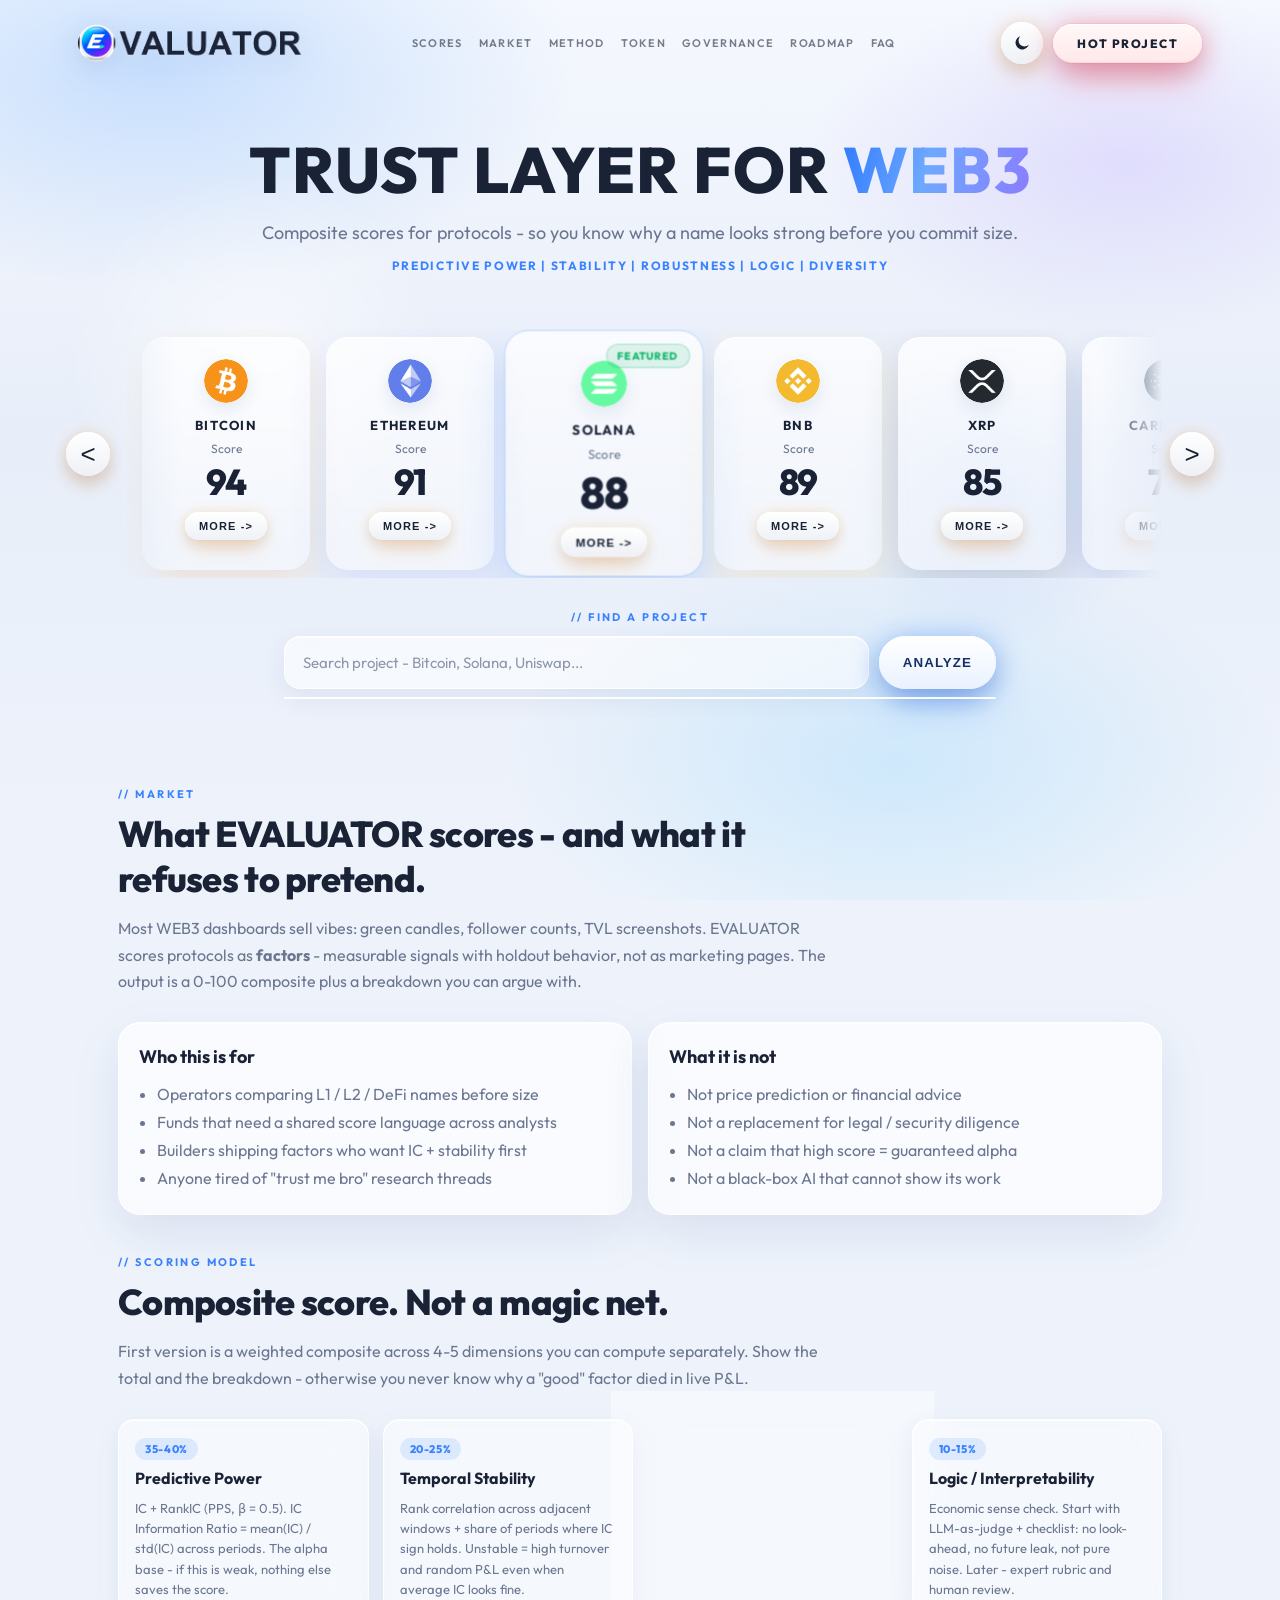
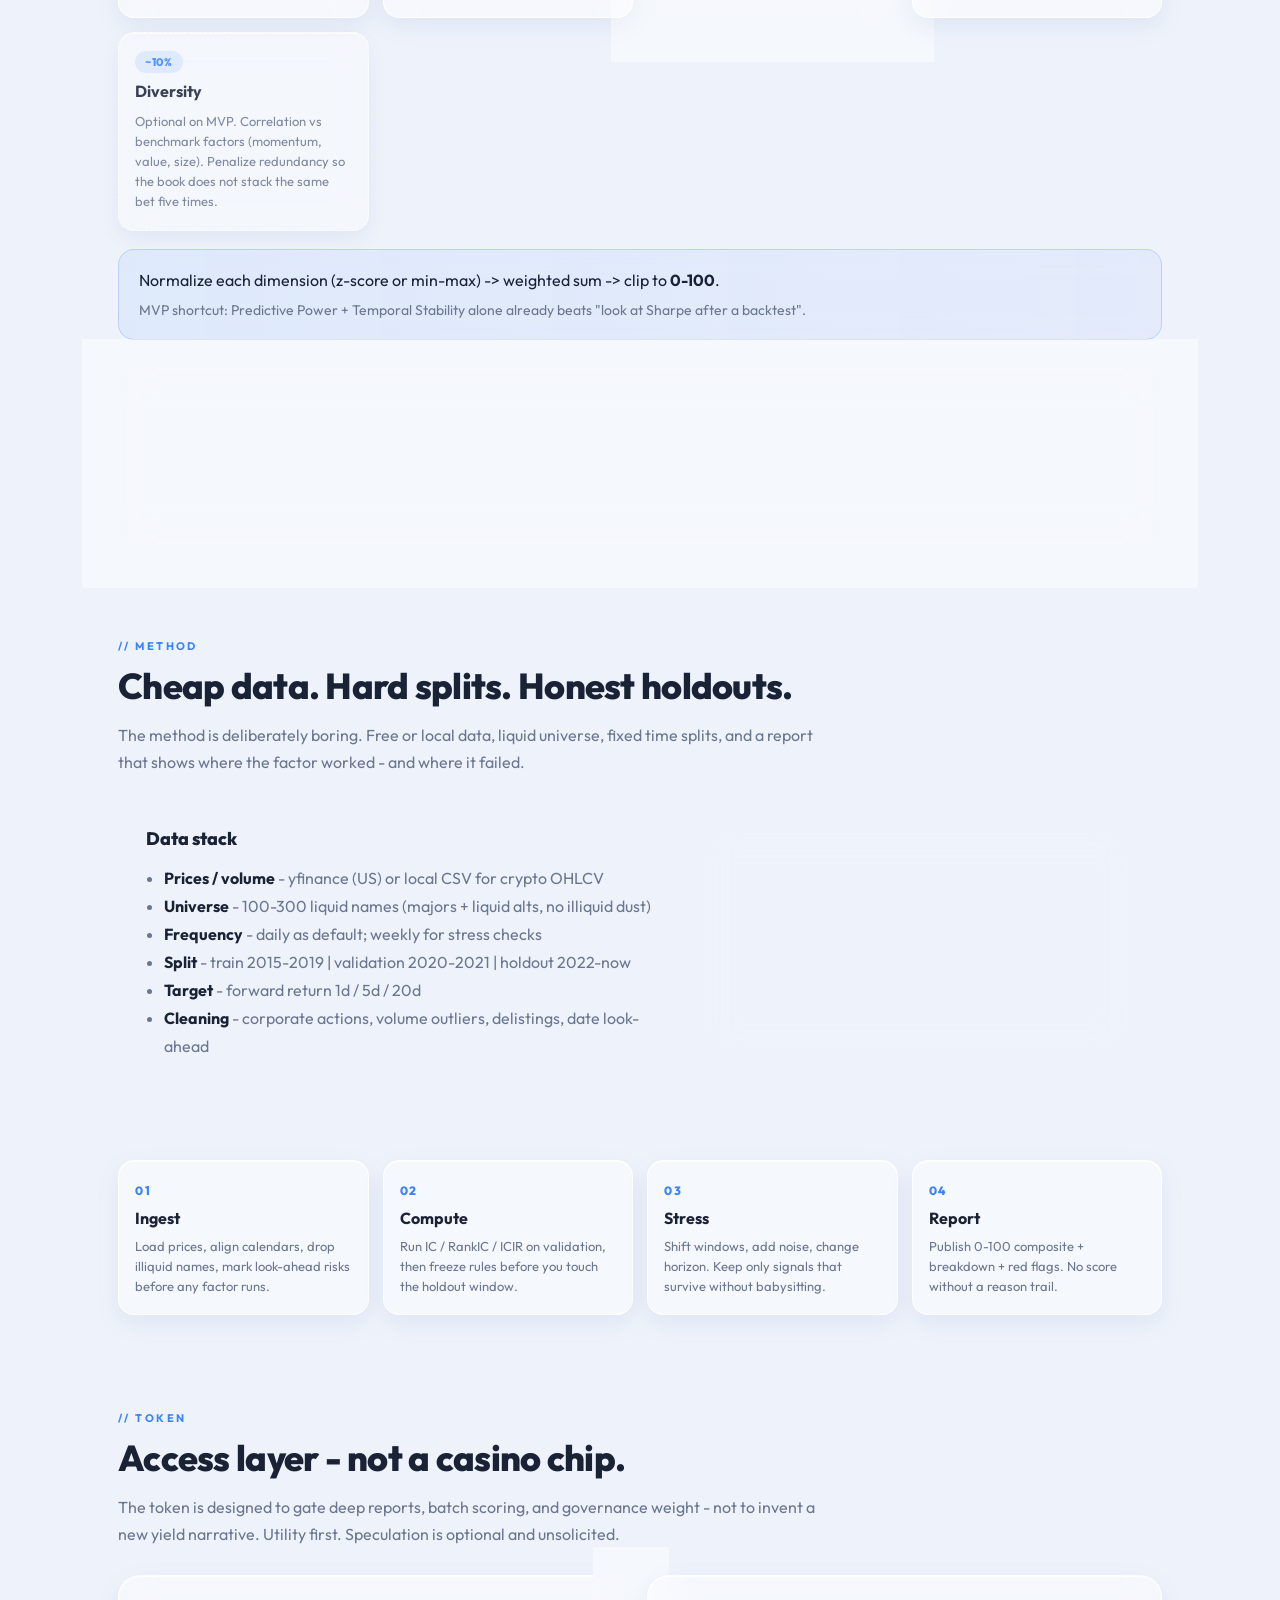
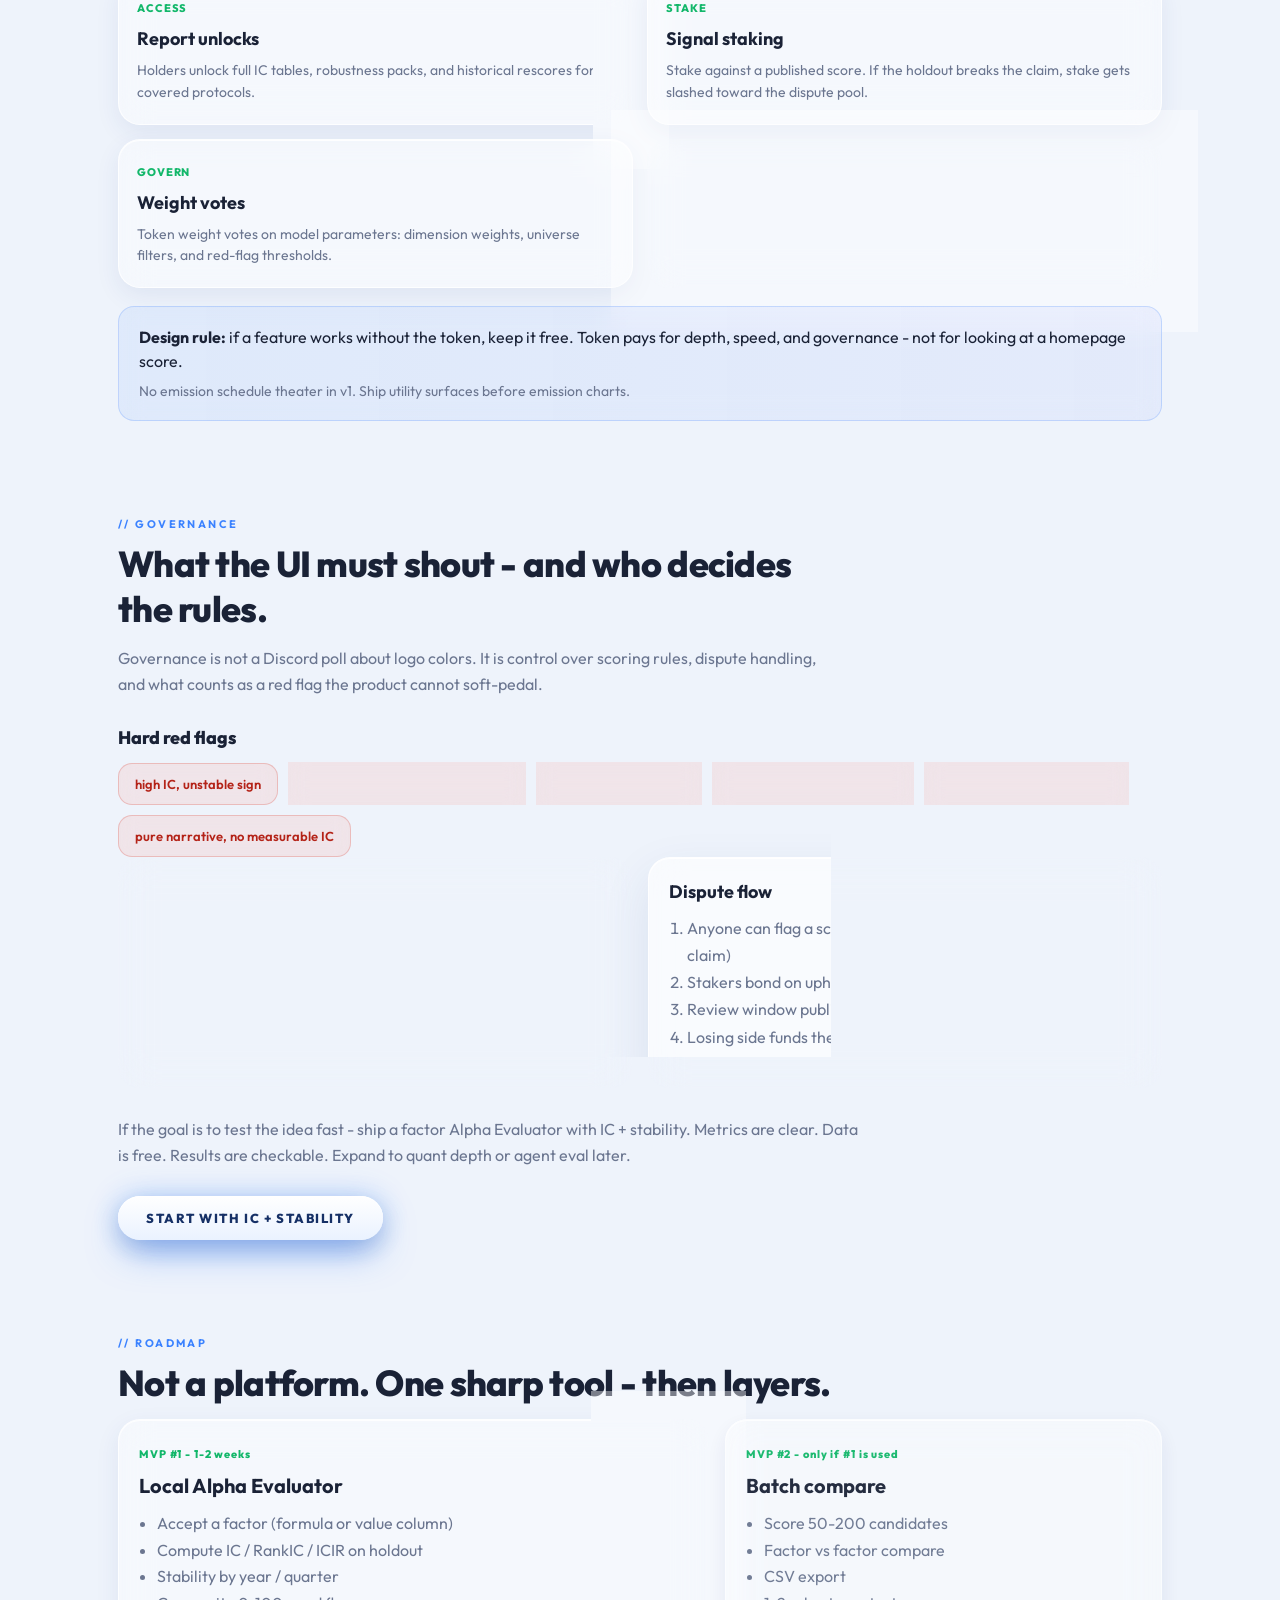
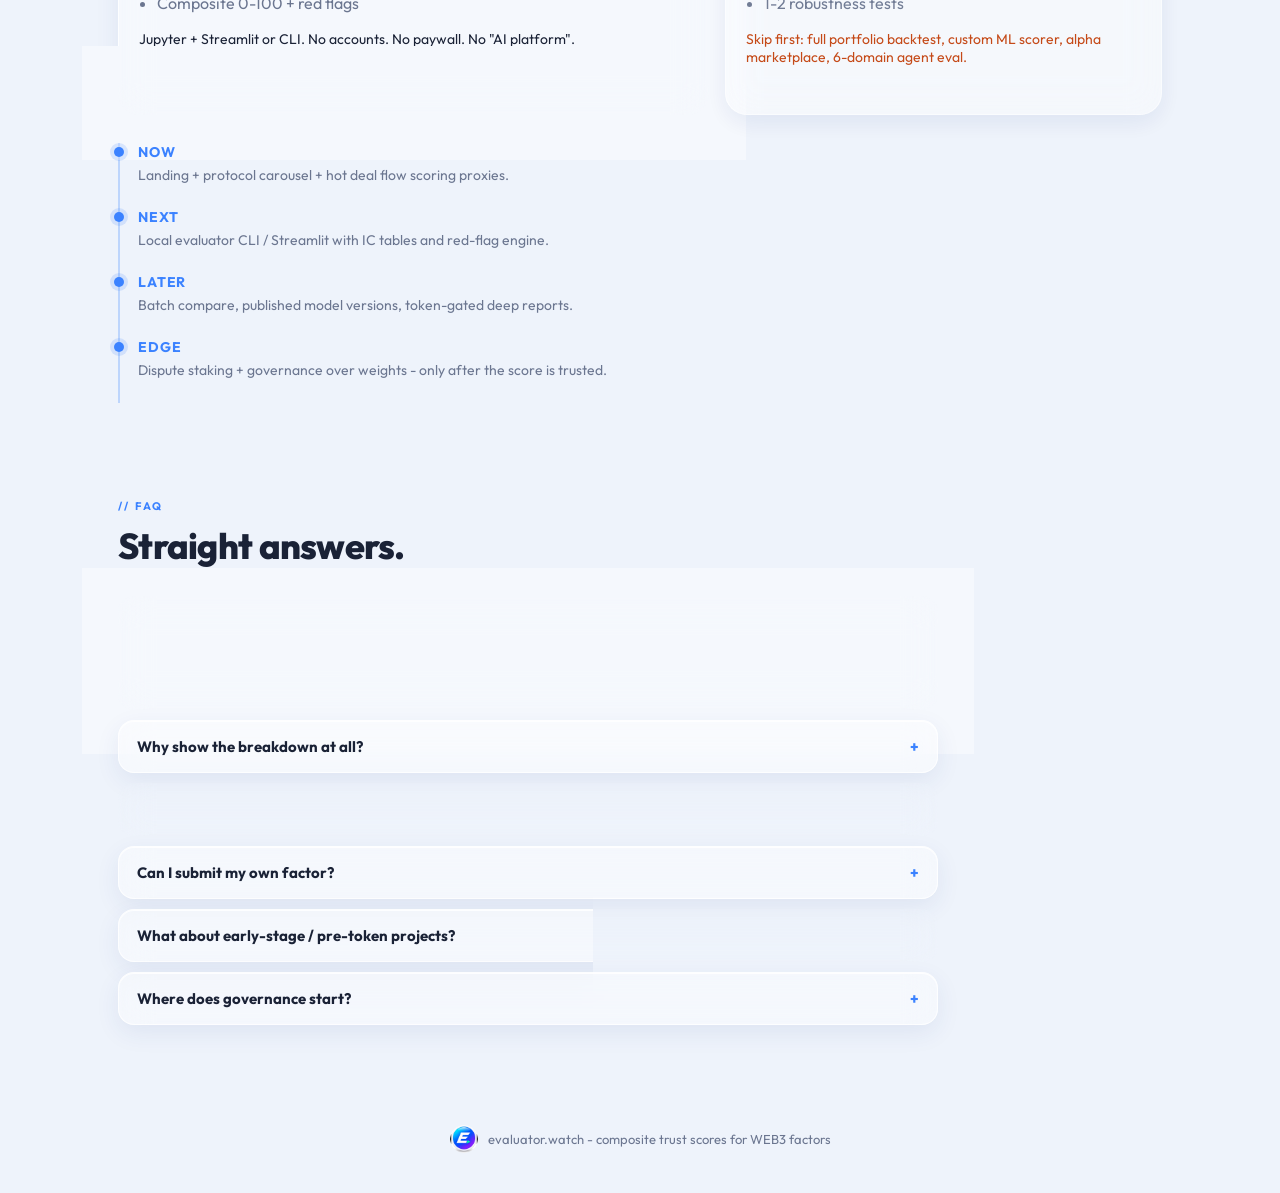
==== commit 60cd0fb5: "Fix broken symbols by using ASCII arrows. Rebuild deploy zip so server HTML is not double-encoded." ====
--- a/index.html
+++ b/index.html
@@ -48,15 +48,15 @@
     <section class="hero">
       <h1>TRUST LAYER FOR <span class="grad">WEB3</span></h1>
       <p class="hero-sub">Composite scores for protocols - so you know why a name looks strong before you commit size.</p>
-      <p class="hero-meta">Predictive Power · Stability · Robustness · Logic · Diversity</p>
+      <p class="hero-meta">Predictive Power | Stability | Robustness | Logic | Diversity</p>
     </section>
 
     <section class="carousel-wrap" id="scores" aria-label="Protocol scores carousel">
-      <button class="car-btn prev" type="button" aria-label="Previous">‹</button>
+      <button class="car-btn prev" type="button" aria-label="Previous"><</button>
       <div class="carousel-viewport">
         <div class="carousel-track" id="carouselTrack"></div>
       </div>
-      <button class="car-btn next" type="button" aria-label="Next">›</button>
+      <button class="car-btn next" type="button" aria-label="Next">></button>
     </section>
 
     <section class="search-panel" id="search">
@@ -154,7 +154,7 @@
       </div>
 
       <div class="formula">
-        <p>Normalize each dimension (z-score or min-max) → weighted sum → clip to <strong>0-100</strong>.</p>
+        <p>Normalize each dimension (z-score or min-max) -> weighted sum -> clip to <strong>0-100</strong>.</p>
         <p class="muted">MVP shortcut: Predictive Power + Temporal Stability alone already beats "look at Sharpe after a backtest".</p>
       </div>
 
@@ -198,7 +198,7 @@
             <li><strong>Prices / volume</strong> - yfinance (US) or local CSV for crypto OHLCV</li>
             <li><strong>Universe</strong> - 100-300 liquid names (majors + liquid alts, no illiquid dust)</li>
             <li><strong>Frequency</strong> - daily as default; weekly for stress checks</li>
-            <li><strong>Split</strong> - train 2015-2019 · validation 2020-2021 · holdout 2022-now</li>
+            <li><strong>Split</strong> - train 2015-2019 | validation 2020-2021 | holdout 2022-now</li>
             <li><strong>Target</strong> - forward return 1d / 5d / 20d</li>
             <li><strong>Cleaning</strong> - corporate actions, volume outliers, delistings, date look-ahead</li>
           </ul>
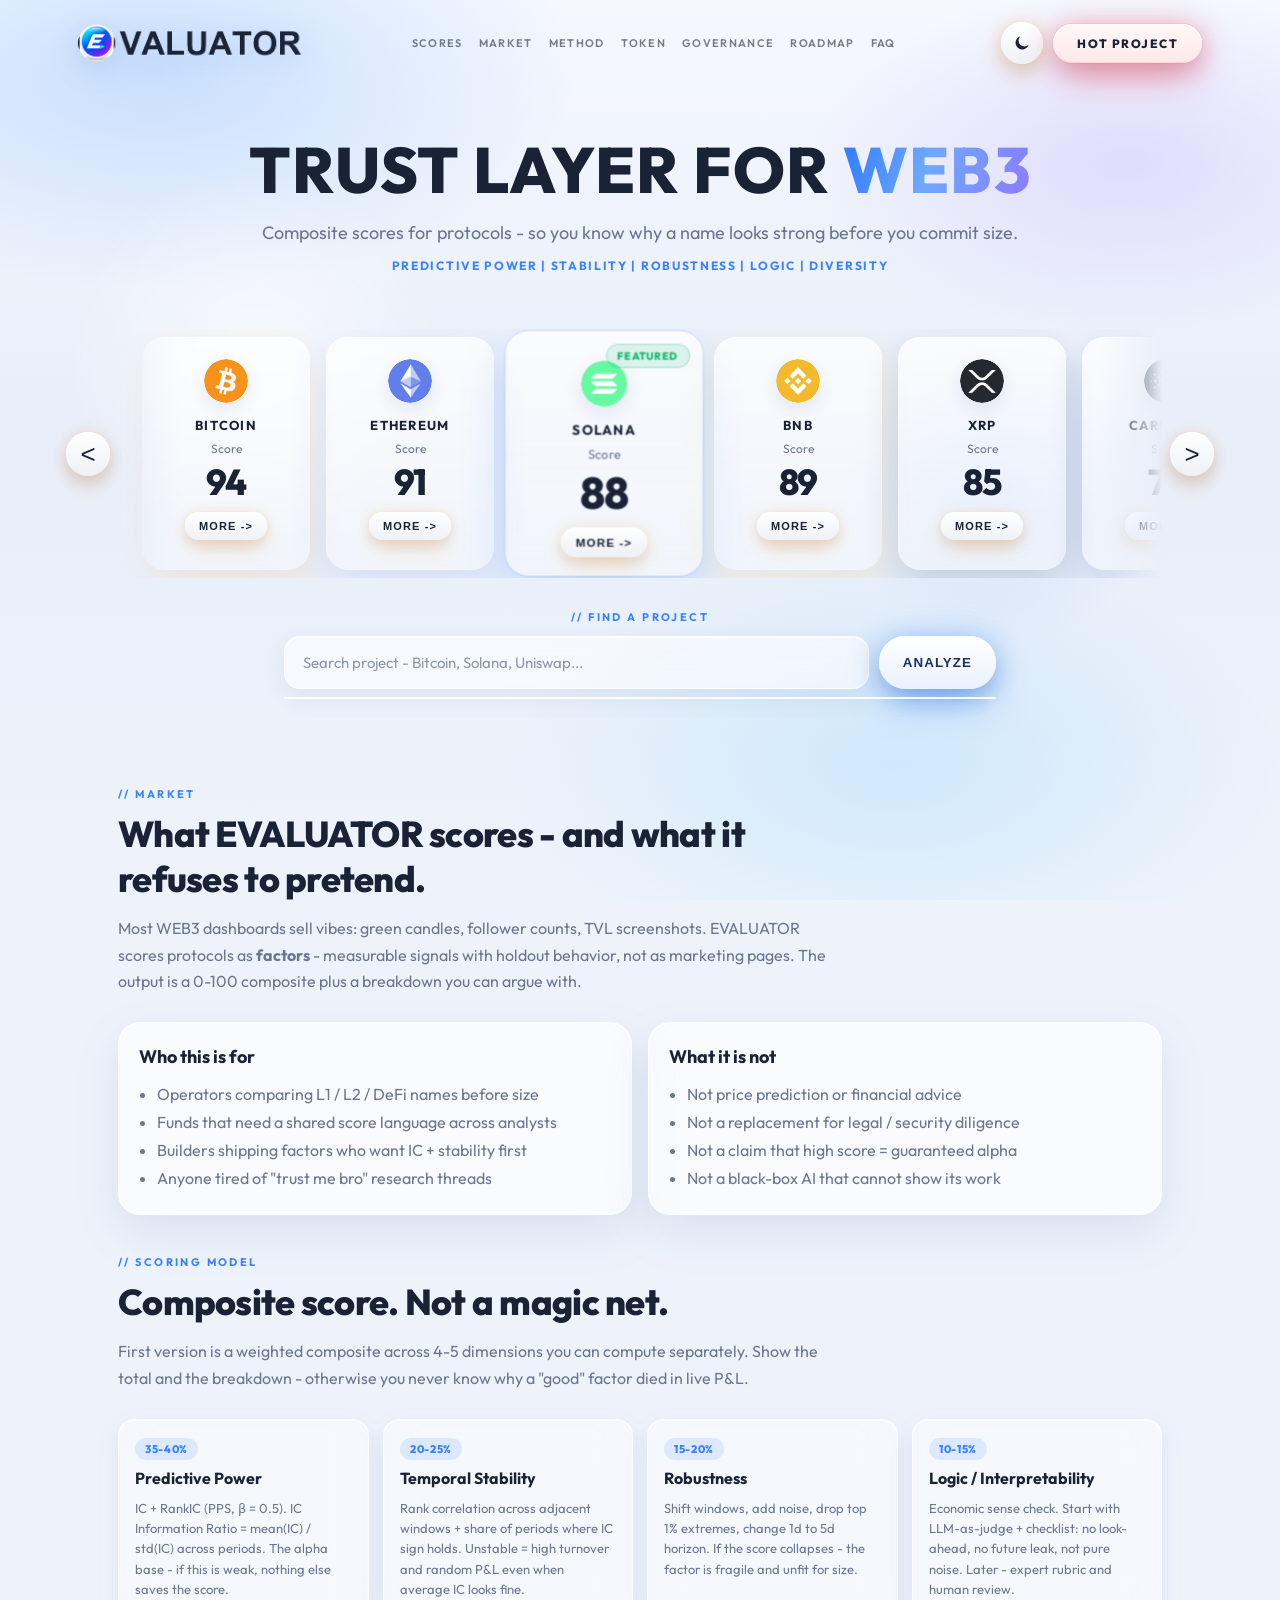
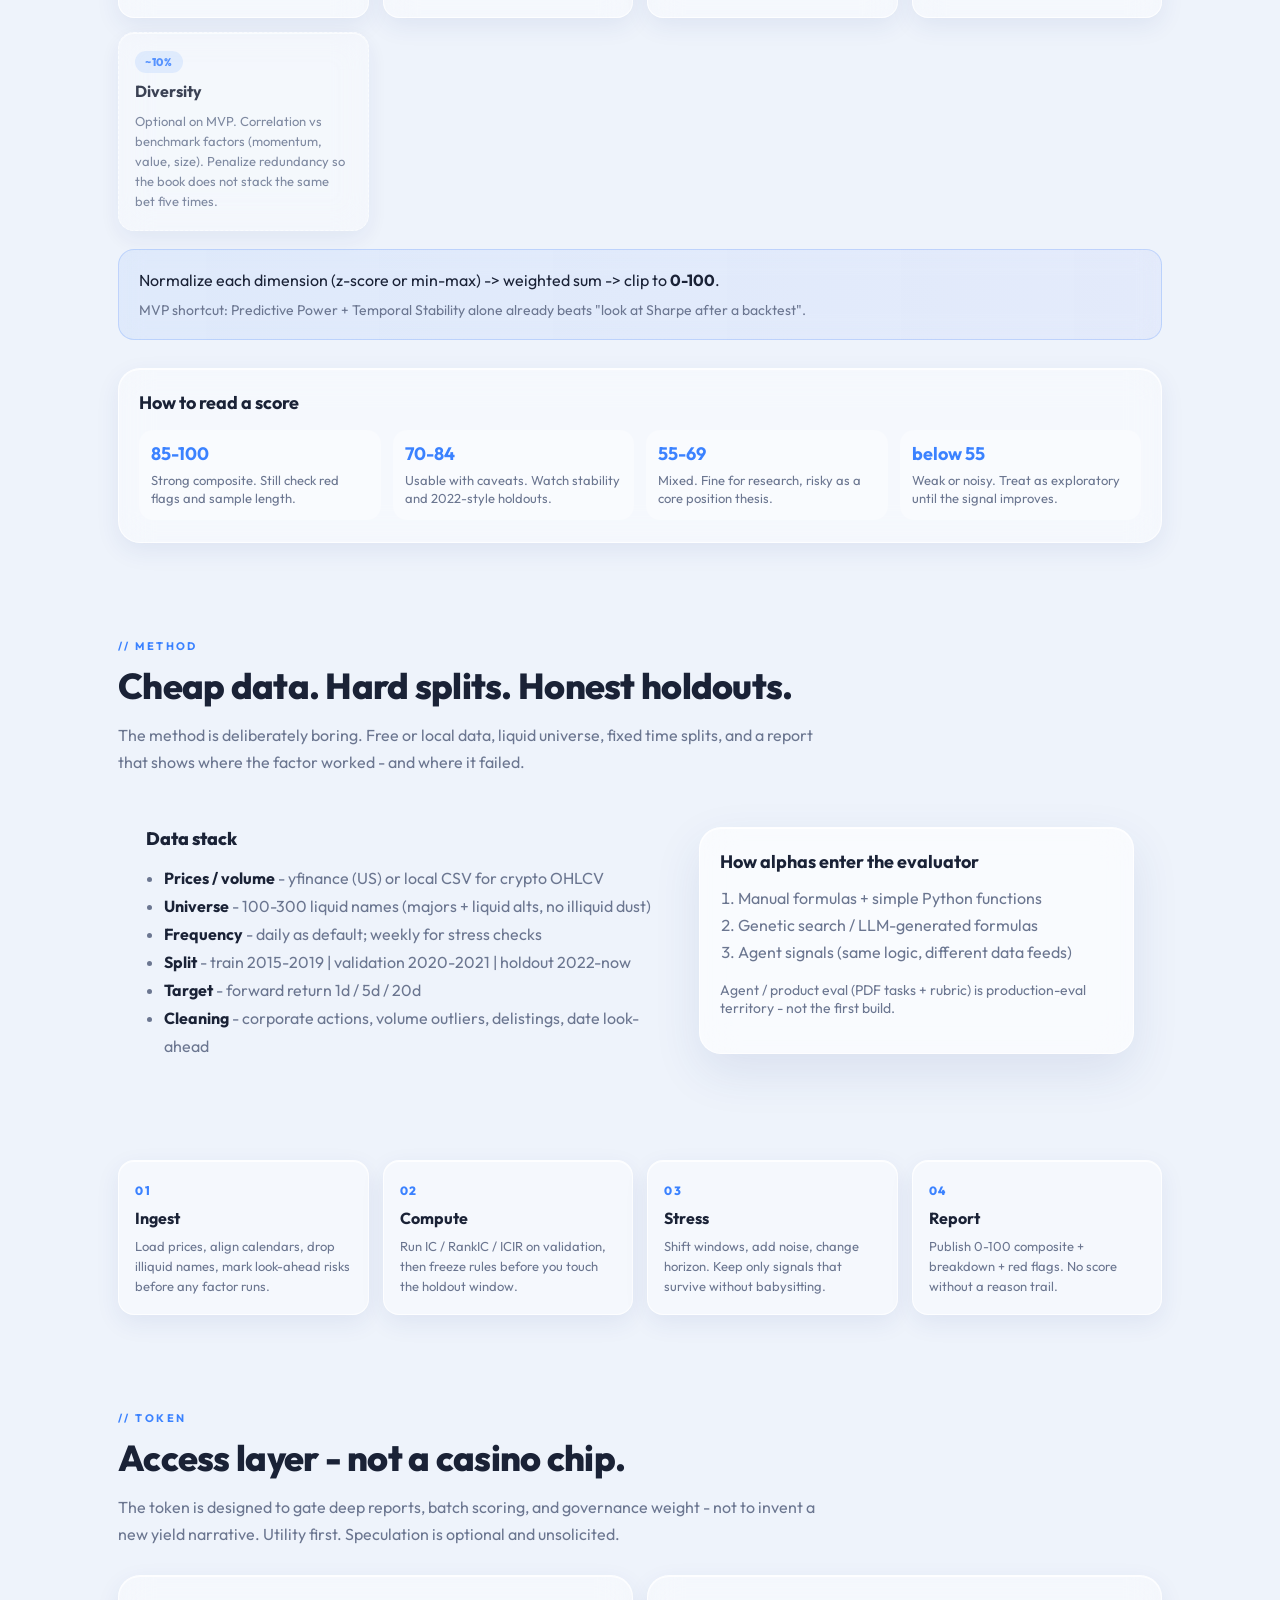
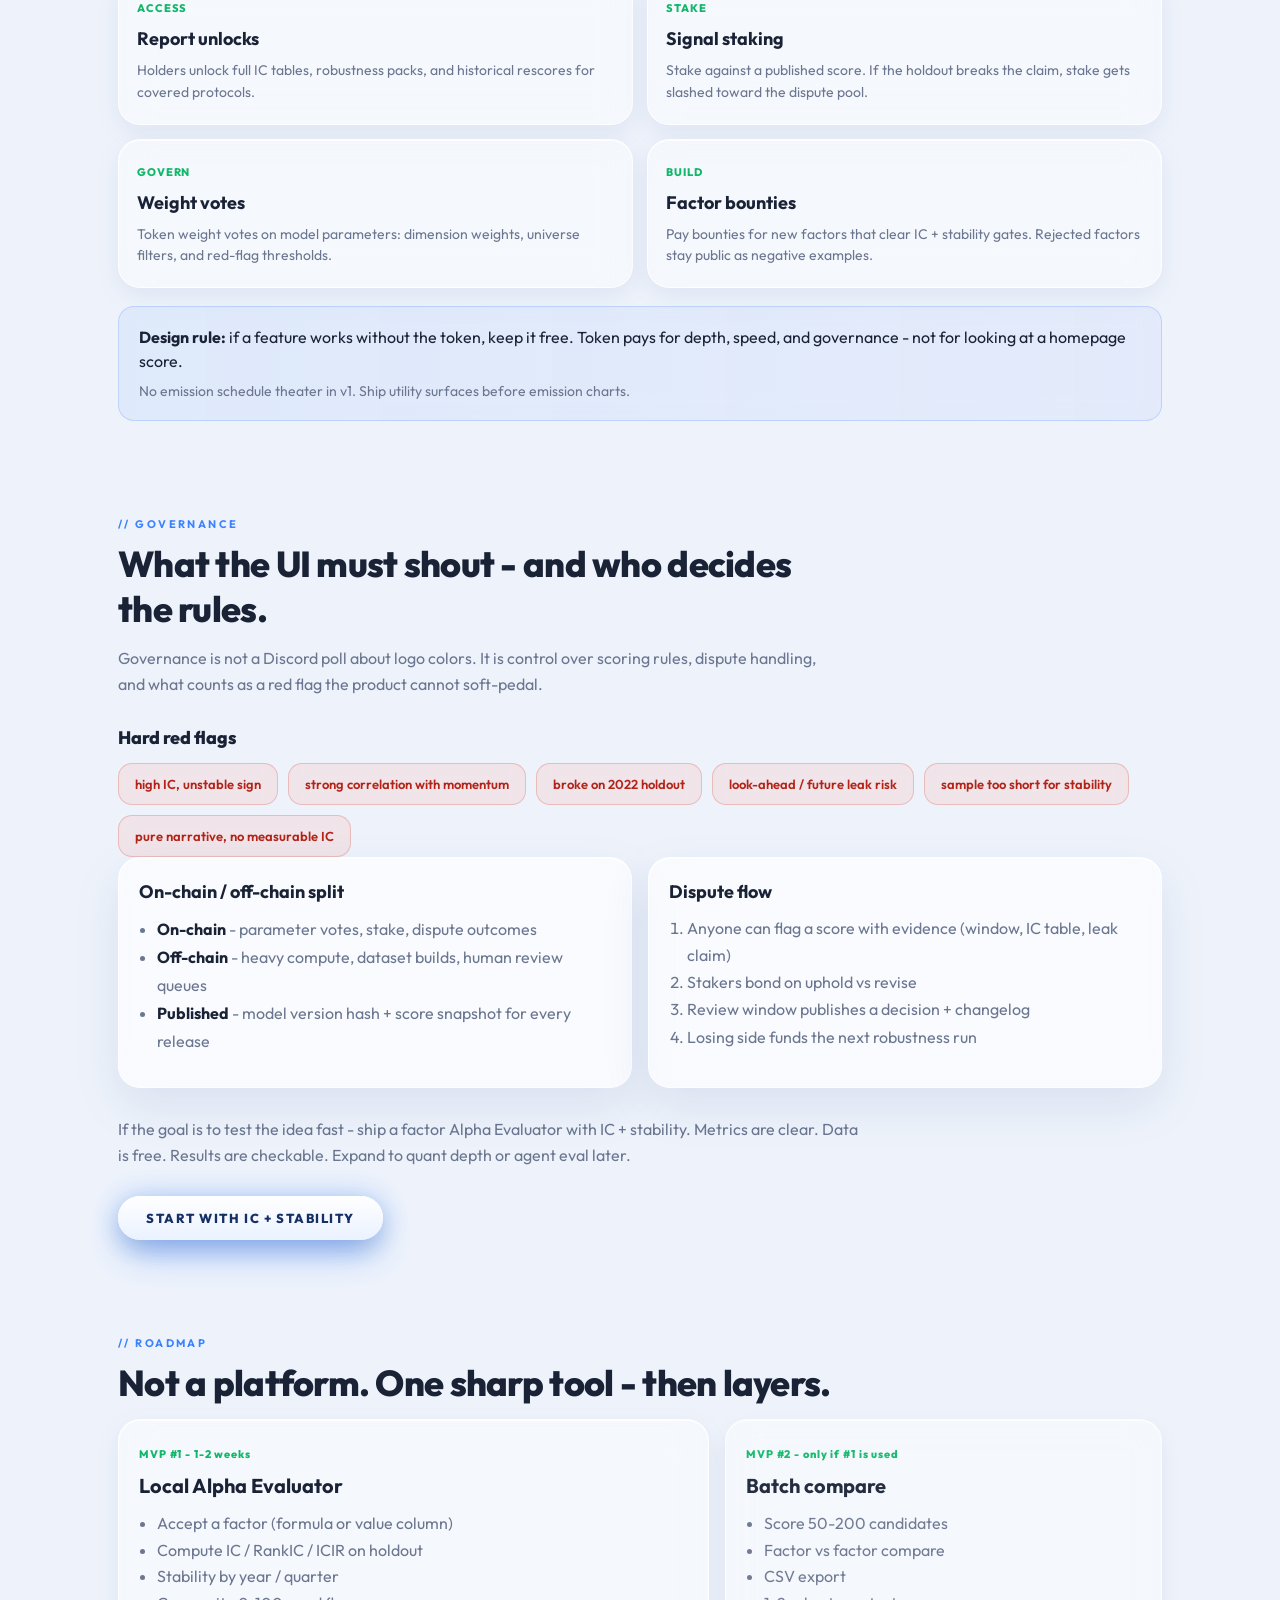
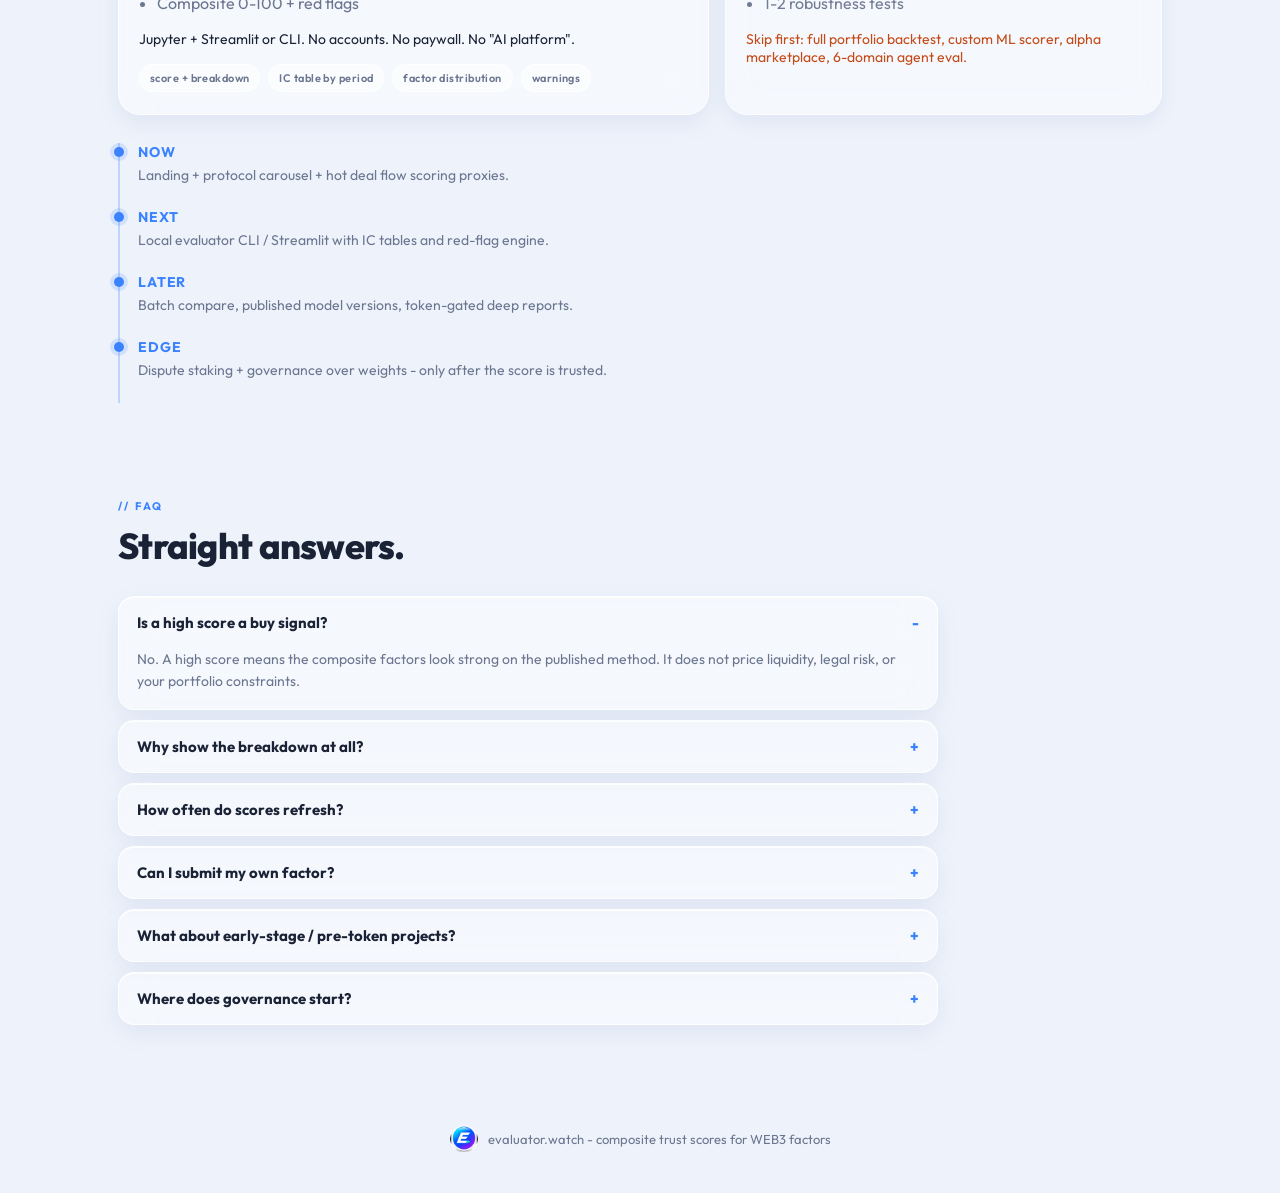
==== commit d7bd1fae: "Escape carousel arrow characters in HTML." ====
--- a/index.html
+++ b/index.html
@@ -52,11 +52,11 @@
     </section>
 
     <section class="carousel-wrap" id="scores" aria-label="Protocol scores carousel">
-      <button class="car-btn prev" type="button" aria-label="Previous"><</button>
+      <button class="car-btn prev" type="button" aria-label="Previous">&lt;</button>
       <div class="carousel-viewport">
         <div class="carousel-track" id="carouselTrack"></div>
       </div>
-      <button class="car-btn next" type="button" aria-label="Next">></button>
+      <button class="car-btn next" type="button" aria-label="Next">&gt;</button>
     </section>
 
     <section class="search-panel" id="search">
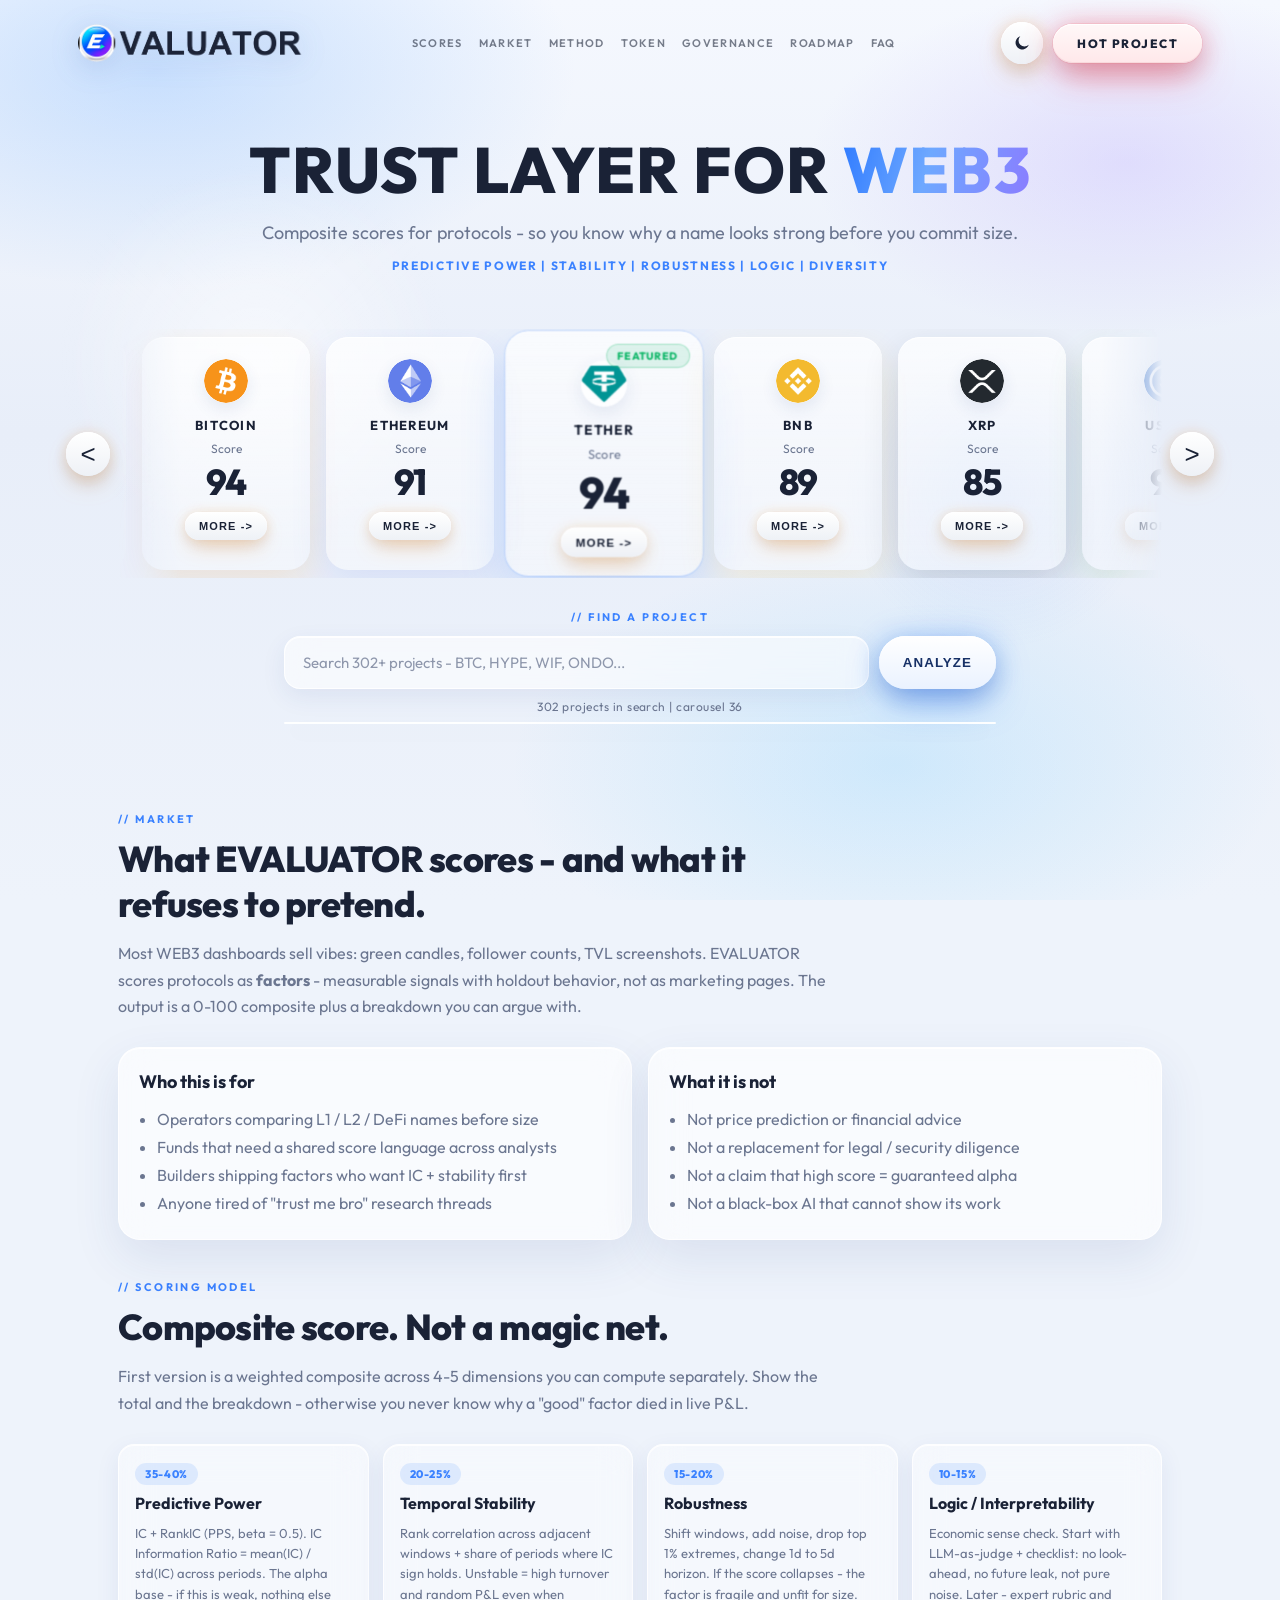
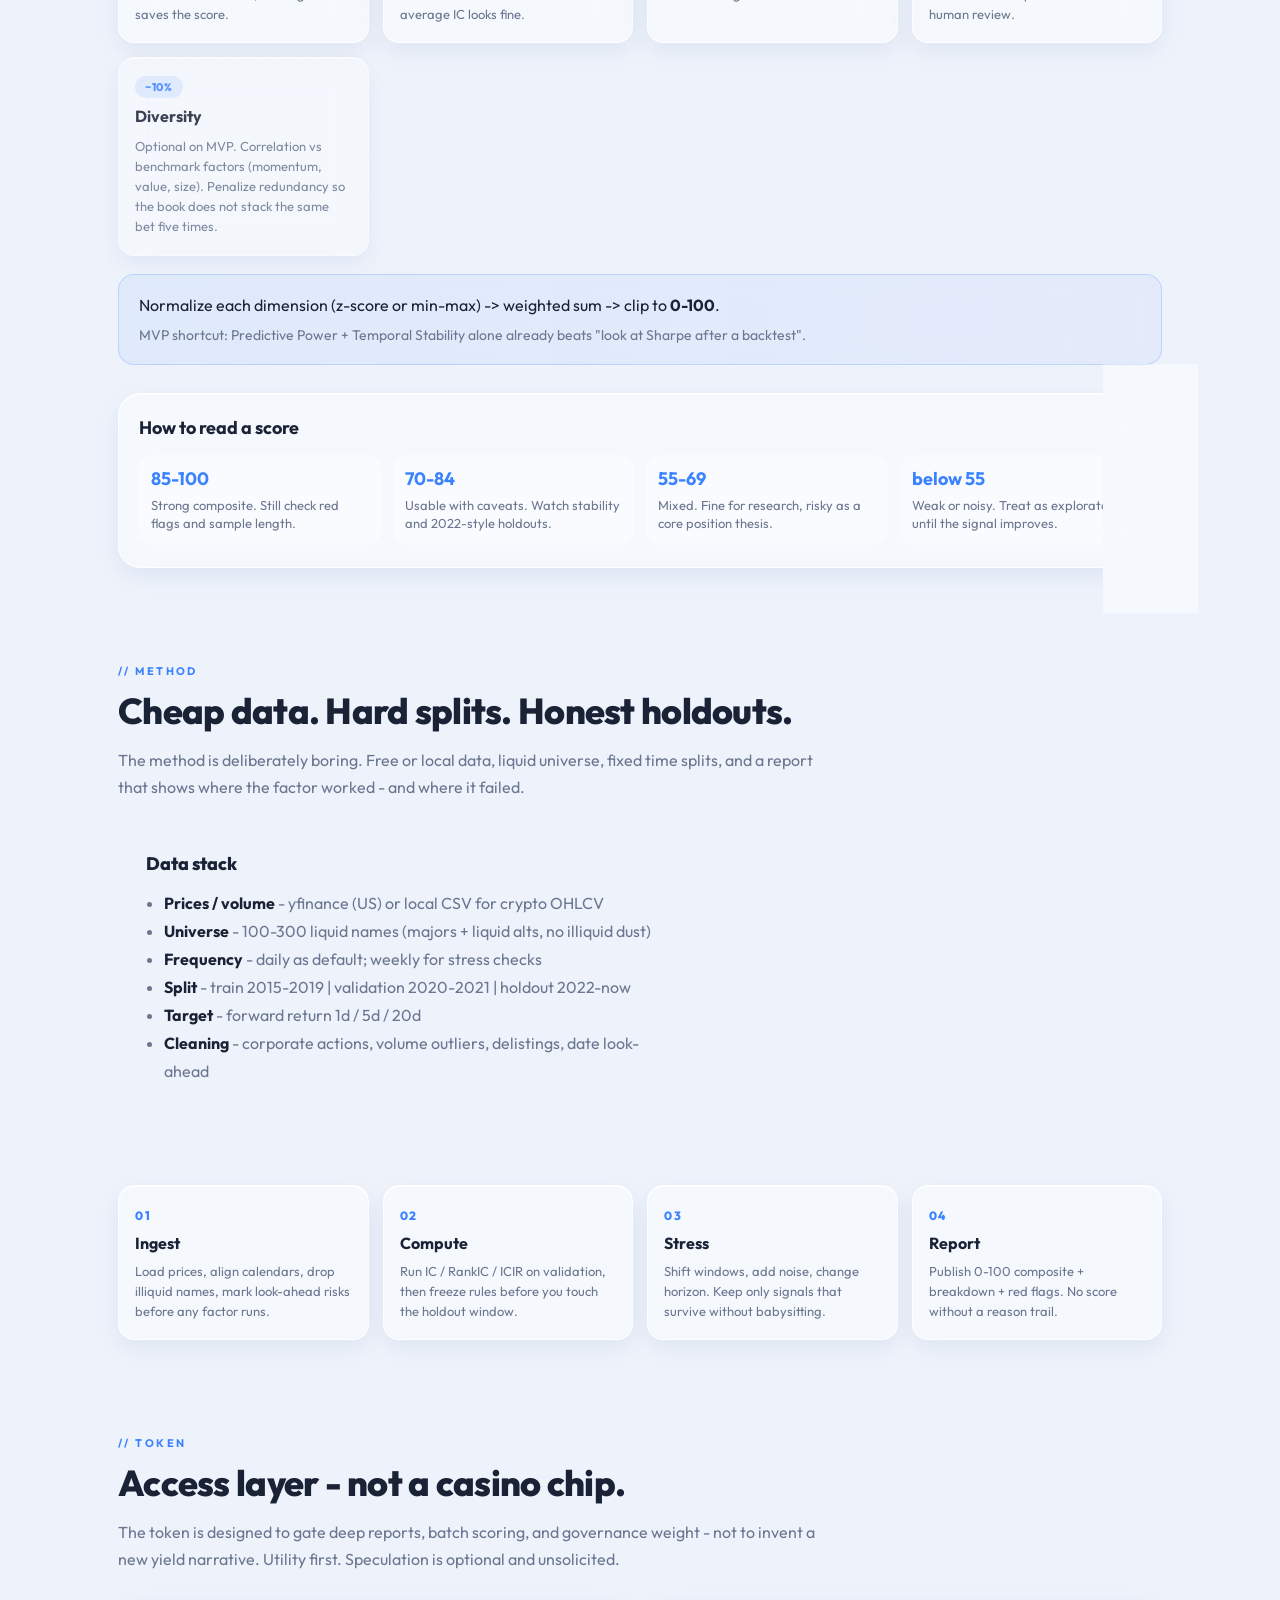
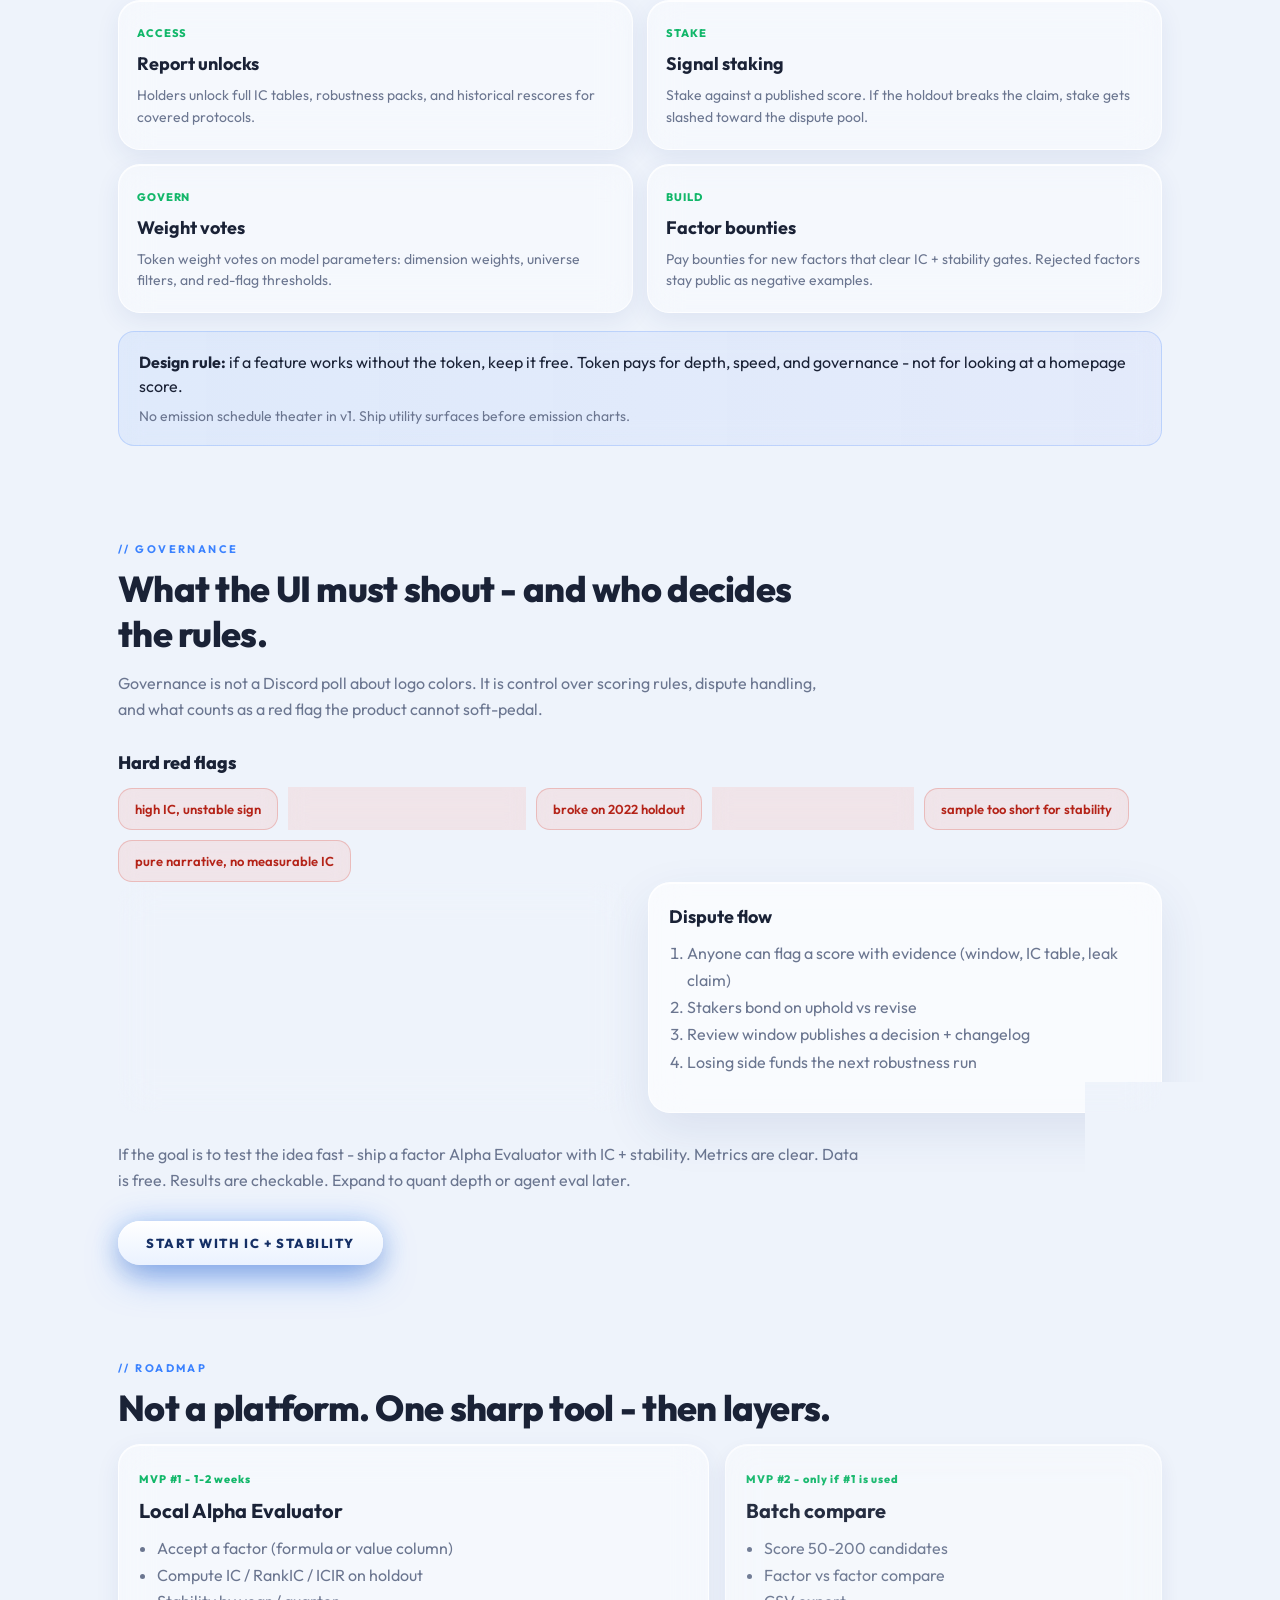
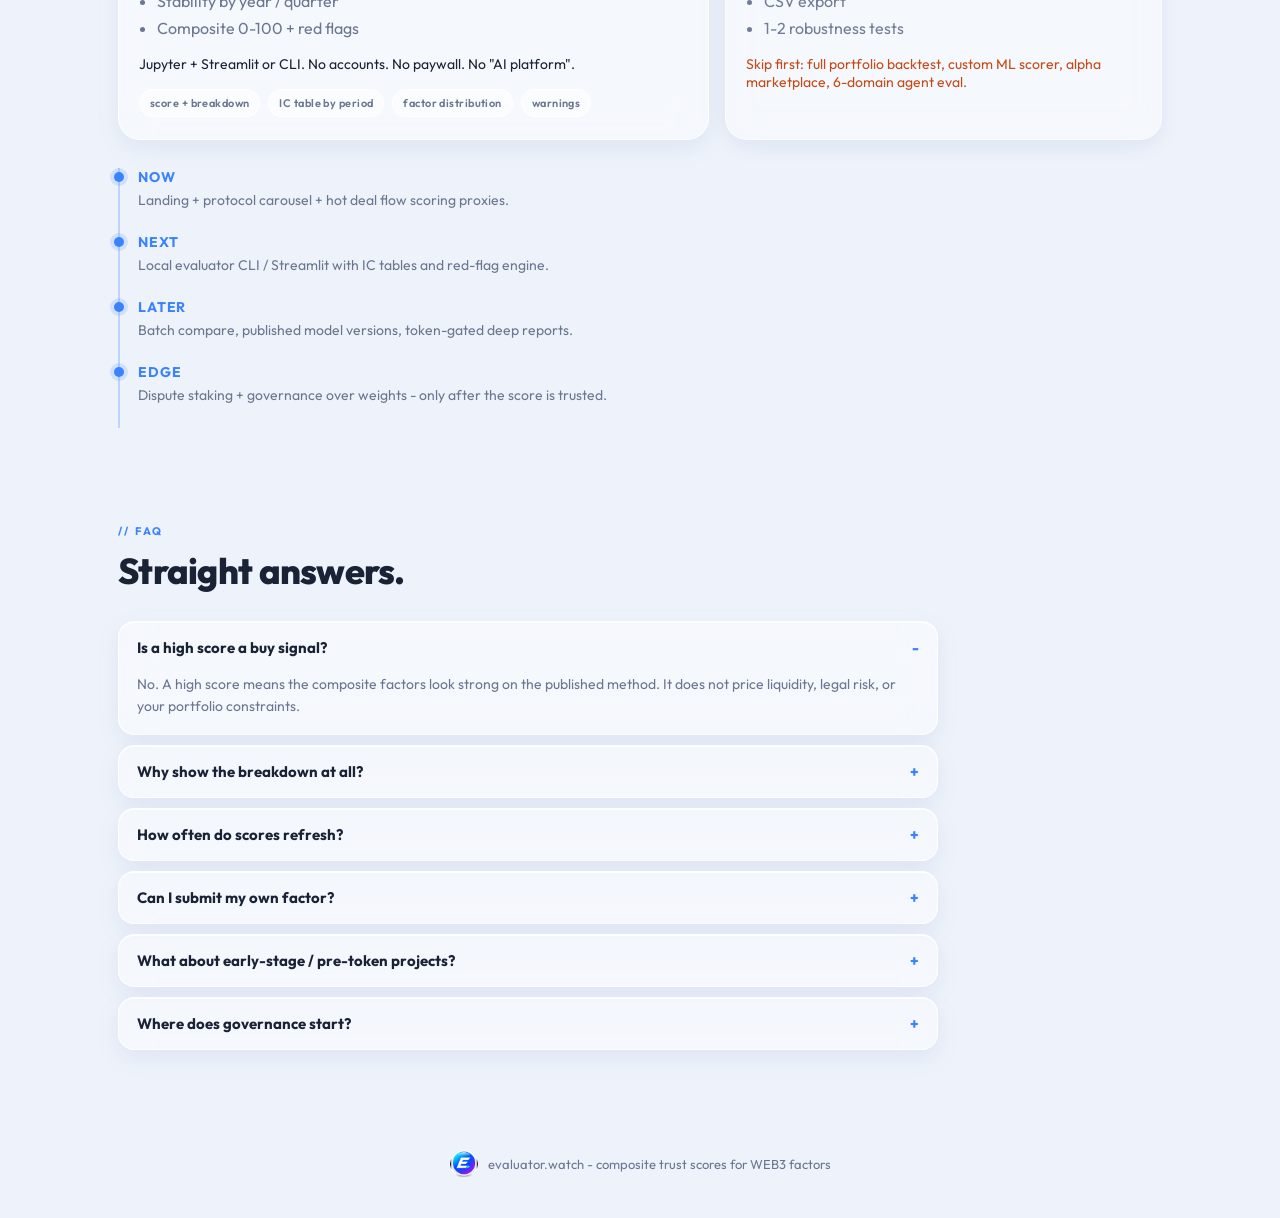
==== commit bd3ddb66: "Expand search catalog to 300+ coins and fix mobile analysis layout. Load CoinGecko top and trending " ====
--- a/index.html
+++ b/index.html
@@ -9,7 +9,7 @@
   <link rel="preconnect" href="https://fonts.googleapis.com" />
   <link rel="preconnect" href="https://fonts.gstatic.com" crossorigin />
   <link href="https://fonts.googleapis.com/css2?family=Outfit:wght@400;500;600;700;800&display=swap" rel="stylesheet" />
-  <link rel="stylesheet" href="./styles.css?v=content2" />
+  <link rel="stylesheet" href="./styles.css?v=mobile1" />
   <link rel="icon" href="./assets/logo.png" />
   <script>
     (() => {
@@ -65,11 +65,14 @@
         <input
           id="searchInput"
           type="search"
-          placeholder="Search project - Bitcoin, Solana, Uniswap..."
+          placeholder="Search projects - BTC, HYPE, WIF, ONDO..."
           aria-label="Search project"
+          autocomplete="off"
+          enterkeyhint="search"
         />
         <button type="submit">ANALYZE</button>
       </form>
+      <p class="catalog-meta" id="catalogMeta">Loading catalog...</p>
       <div class="suggest" id="suggest" hidden></div>
       <div class="analysis" id="analysis" hidden></div>
     </section>
@@ -121,7 +124,7 @@
             <span class="dim-w">35-40%</span>
             <h3>Predictive Power</h3>
           </div>
-          <p>IC + RankIC (PPS, β = 0.5). IC Information Ratio = mean(IC) / std(IC) across periods. The alpha base - if this is weak, nothing else saves the score.</p>
+          <p>IC + RankIC (PPS, beta = 0.5). IC Information Ratio = mean(IC) / std(IC) across periods. The alpha base - if this is weak, nothing else saves the score.</p>
         </article>
         <article class="dim">
           <div class="dim-top">
@@ -432,6 +435,6 @@
 
   <script src="./theme.js"></script>
   <script src="./cursor.js?v=2"></script>
-  <script src="./app.js"></script>
+  <script src="./app.js?v=catalog1"></script>
 </body>
 </html>
--- a/styles.css
+++ b/styles.css
@@ -652,13 +652,41 @@
   color: var(--muted);
 }
 .bar-meta strong { color: var(--text); }
+.bar-label {
+  display: flex;
+  flex-wrap: wrap;
+  align-items: baseline;
+  gap: 6px;
+  min-width: 0;
+}
+.bar-label em {
+  font-style: normal;
+  font-size: 11px;
+  opacity: 0.7;
+  white-space: nowrap;
+}
 .bar-track {
   height: 8px;
   border-radius: 999px;
   background: rgba(26, 34, 54, 0.08);
   overflow: hidden;
 }
-.bar-fill { height: 100%; border-radius: inherit; }
+.bar-fill { height: 100%; border-radius: inherit; max-width: 100%; }
+
+.catalog-meta {
+  margin: 10px 0 0;
+  text-align: center;
+  color: var(--muted);
+  font-size: 12px;
+  letter-spacing: 0.04em;
+}
+
+.suggest-left i {
+  font-style: normal;
+  color: var(--muted);
+  font-size: 12px;
+  margin-left: 4px;
+}
 
 .analysis-grid {
   display: grid;
@@ -725,11 +753,66 @@
 }
 
 @media (max-width: 560px) {
-  .carousel-wrap { grid-template-columns: 36px 1fr 36px; }
-  .score-card { flex-basis: 148px; }
+  .carousel-wrap { grid-template-columns: 32px 1fr 32px; gap: 6px; }
+  .score-card { flex-basis: 140px; }
   .search-bar { grid-template-columns: 1fr; }
-  .nav { padding-inline: 16px; }
-  .hero { padding-top: 48px; }
+  .search-bar button { width: 100%; min-height: 48px; }
+  .nav { padding-inline: 16px; gap: 12px; }
+  .nav-actions { gap: 8px; }
+  .btn-hot { padding: 8px 12px; font-size: 10px; }
+  .hero { padding-top: 40px; padding-inline: 16px; }
+  .hero h1 { font-size: clamp(28px, 9vw, 42px); }
+  .hero-sub { font-size: 15px; }
+  .hero-meta { font-size: 10px; letter-spacing: 0.08em; line-height: 1.5; }
+  .search-panel { padding-inline: 16px; }
+  .panel { padding: 20px 16px 56px; }
+  .panel-head h2,
+  .panel > h2 { font-size: 22px; line-height: 1.25; }
+  .lead { font-size: 15px; }
+  .analysis {
+    padding: 16px;
+    margin-top: 14px;
+  }
+  .analysis-head {
+    flex-direction: column;
+    align-items: flex-start;
+    gap: 12px;
+  }
+  .analysis-score {
+    text-align: left;
+    display: flex;
+    align-items: baseline;
+    gap: 10px;
+  }
+  .analysis-score strong { font-size: 34px; }
+  .analysis-title {
+    width: 100%;
+    align-items: flex-start;
+  }
+  .analysis-title h3 {
+    font-size: 18px;
+    line-height: 1.3;
+    word-break: break-word;
+  }
+  .analysis-title p {
+    font-size: 13px;
+    line-height: 1.45;
+  }
+  .coin.big {
+    width: 48px;
+    height: 48px;
+    flex-shrink: 0;
+  }
+  .bar-meta {
+    font-size: 12px;
+    gap: 8px;
+  }
+  .bar-label { max-width: 75%; }
+  .analysis-grid { grid-template-columns: 1fr; }
+  .analysis table { font-size: 13px; display: block; overflow-x: auto; }
+  .dims { grid-template-columns: 1fr; }
+  .suggest { max-height: 260px; overflow: auto; }
+  .foot { padding-inline: 16px; text-align: center; }
 }
 
 .panel {
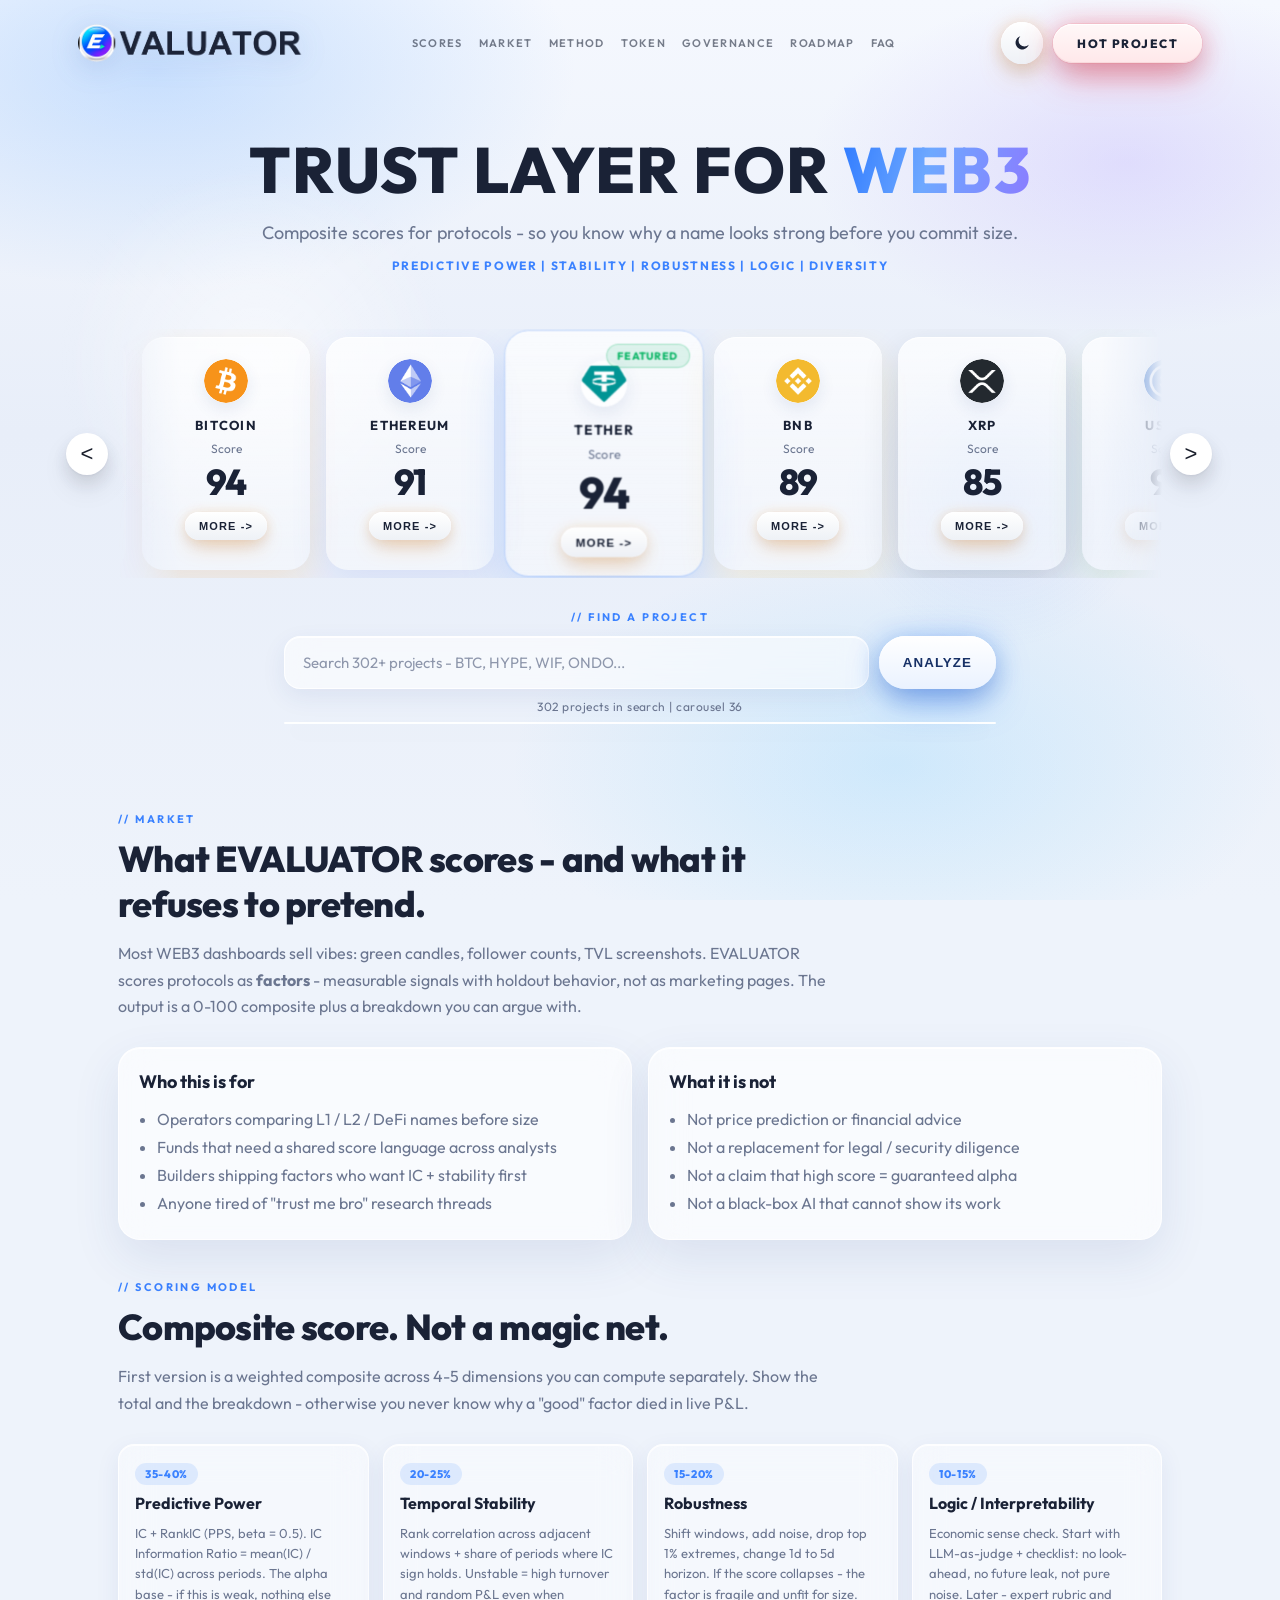
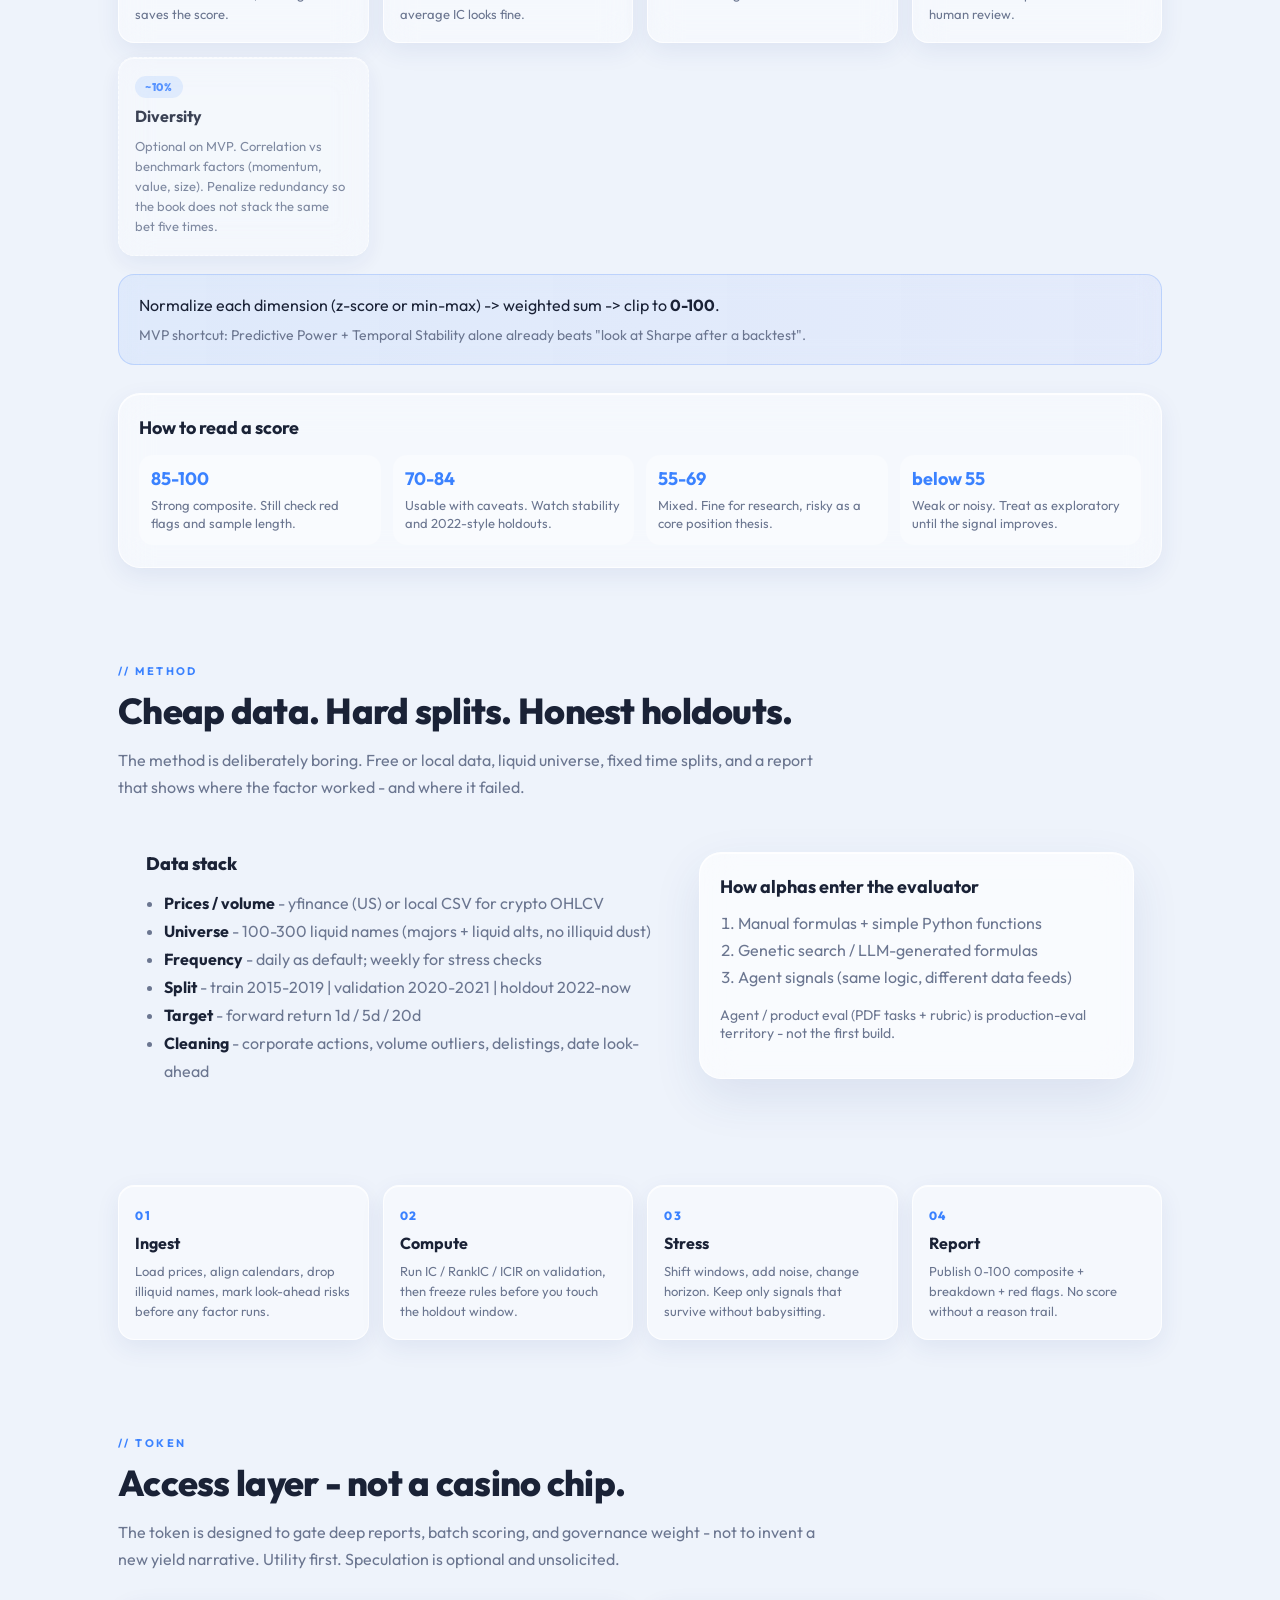
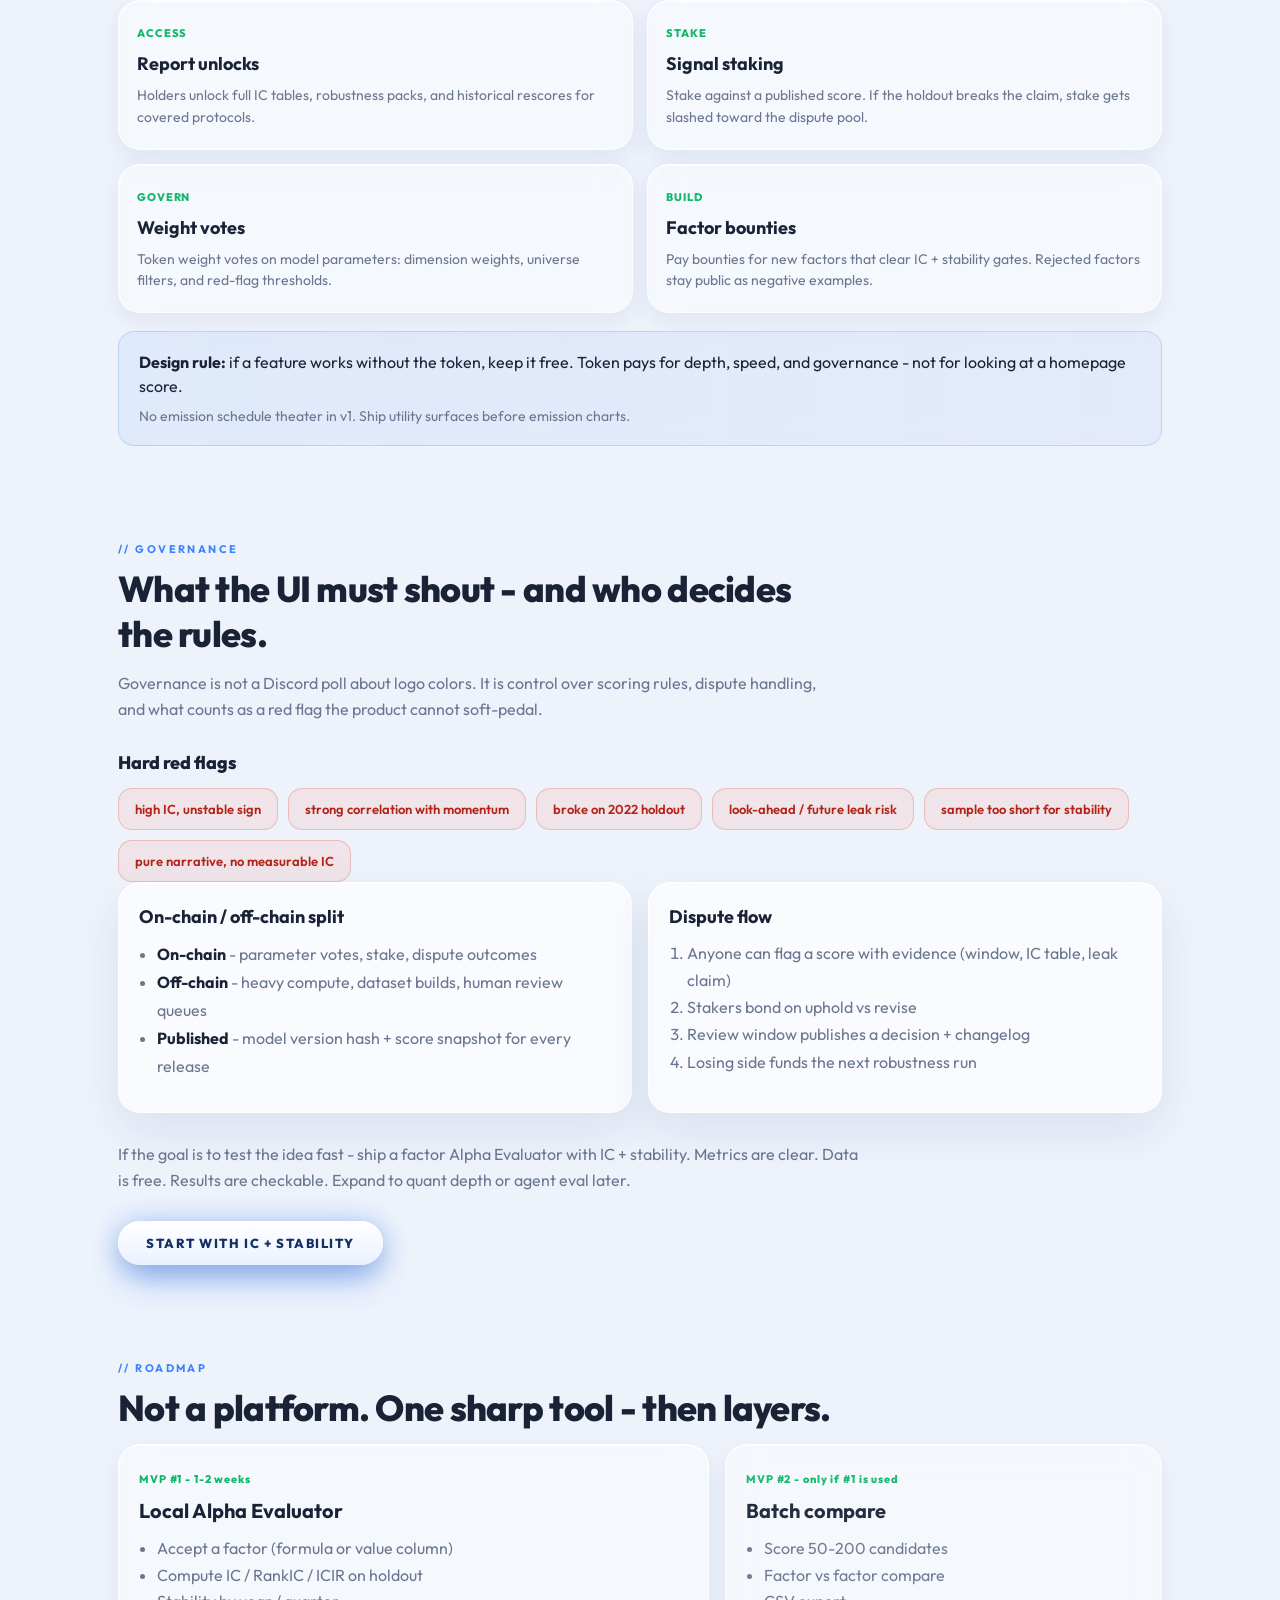
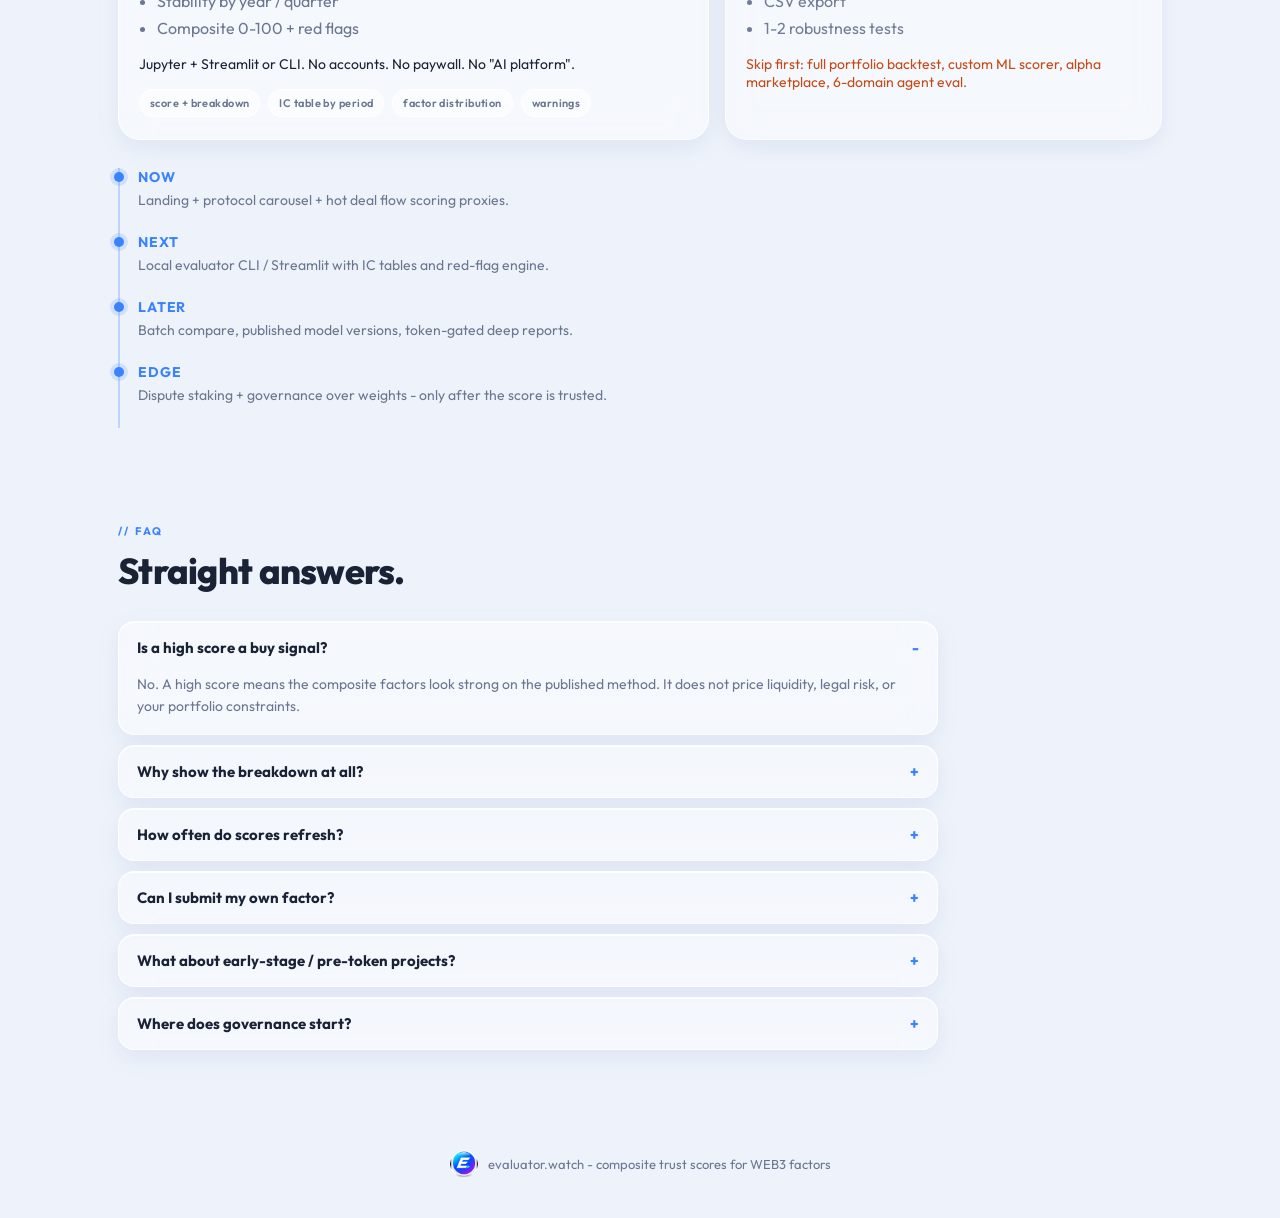
==== commit 7088f75d: "Style carousel arrows as soft white circles." ====
--- a/index.html
+++ b/index.html
@@ -9,7 +9,7 @@
   <link rel="preconnect" href="https://fonts.googleapis.com" />
   <link rel="preconnect" href="https://fonts.gstatic.com" crossorigin />
   <link href="https://fonts.googleapis.com/css2?family=Outfit:wght@400;500;600;700;800&display=swap" rel="stylesheet" />
-  <link rel="stylesheet" href="./styles.css?v=mobile1" />
+  <link rel="stylesheet" href="./styles.css?v=arrows1" />
   <link rel="icon" href="./assets/logo.png" />
   <script>
     (() => {
--- a/styles.css
+++ b/styles.css
@@ -303,30 +303,37 @@
 }
 
 .car-btn {
-  width: 44px;
-  height: 44px;
+  width: 42px;
+  height: 42px;
   border-radius: 50%;
   border: 0;
-  background: linear-gradient(180deg, #ffffff 0%, #eef1f6 100%);
-  color: var(--text);
-  font-size: 26px;
+  display: inline-flex;
+  align-items: center;
+  justify-content: center;
+  padding: 0;
+  background: #ffffff;
+  color: #1a1f2c;
+  font-size: 22px;
+  font-weight: 300;
   line-height: 1;
   cursor: pointer;
   box-shadow:
-    inset 0 1px 0 #fff,
-    0 8px 16px rgba(20, 24, 40, 0.1),
-    0 12px 26px -8px rgba(255, 160, 60, 0.4),
-    0 0 14px rgba(255, 170, 80, 0.22);
-  transition: transform 0.2s ease, box-shadow 0.2s ease;
+    0 1px 2px rgba(30, 40, 60, 0.06),
+    0 8px 18px rgba(40, 50, 70, 0.12),
+    0 14px 28px rgba(60, 50, 40, 0.08);
+  transition: transform 0.18s ease, box-shadow 0.18s ease;
 }
 
 .car-btn:hover {
-  transform: translateY(-2px);
-  box-shadow:
-    inset 0 1px 0 #fff,
-    0 10px 20px rgba(20, 24, 40, 0.12),
-    0 16px 32px -6px rgba(255, 160, 60, 0.55),
-    0 0 20px rgba(255, 170, 80, 0.35);
+  transform: translateY(-1px) scale(1.03);
+  box-shadow:
+    0 2px 4px rgba(30, 40, 60, 0.08),
+    0 10px 22px rgba(40, 50, 70, 0.14),
+    0 16px 32px rgba(60, 50, 40, 0.1);
+}
+
+.car-btn:active {
+  transform: translateY(0) scale(0.98);
 }
 
 .score-card {
@@ -1636,19 +1643,19 @@
 
 [data-theme="dark"] .car-btn {
   border: 0;
-  background: linear-gradient(180deg, #2a3142 0%, #171b26 100%);
-  color: #fff;
-  box-shadow:
-    inset 0 1px 0 rgba(255, 255, 255, 0.1),
-    0 8px 16px rgba(0, 0, 0, 0.35),
-    0 12px 26px -8px rgba(255, 150, 50, 0.35);
+  background: #ffffff;
+  color: #1a1f2c;
+  box-shadow:
+    0 1px 2px rgba(0, 0, 0, 0.2),
+    0 8px 18px rgba(0, 0, 0, 0.28),
+    0 14px 28px rgba(0, 0, 0, 0.18);
 }
 
 [data-theme="dark"] .car-btn:hover {
   box-shadow:
-    inset 0 1px 0 rgba(255, 255, 255, 0.14),
-    0 10px 20px rgba(0, 0, 0, 0.4),
-    0 16px 32px -6px rgba(255, 150, 50, 0.45);
+    0 2px 4px rgba(0, 0, 0, 0.25),
+    0 10px 22px rgba(0, 0, 0, 0.32),
+    0 16px 32px rgba(0, 0, 0, 0.2);
 }
 
 [data-theme="dark"] .score-card {
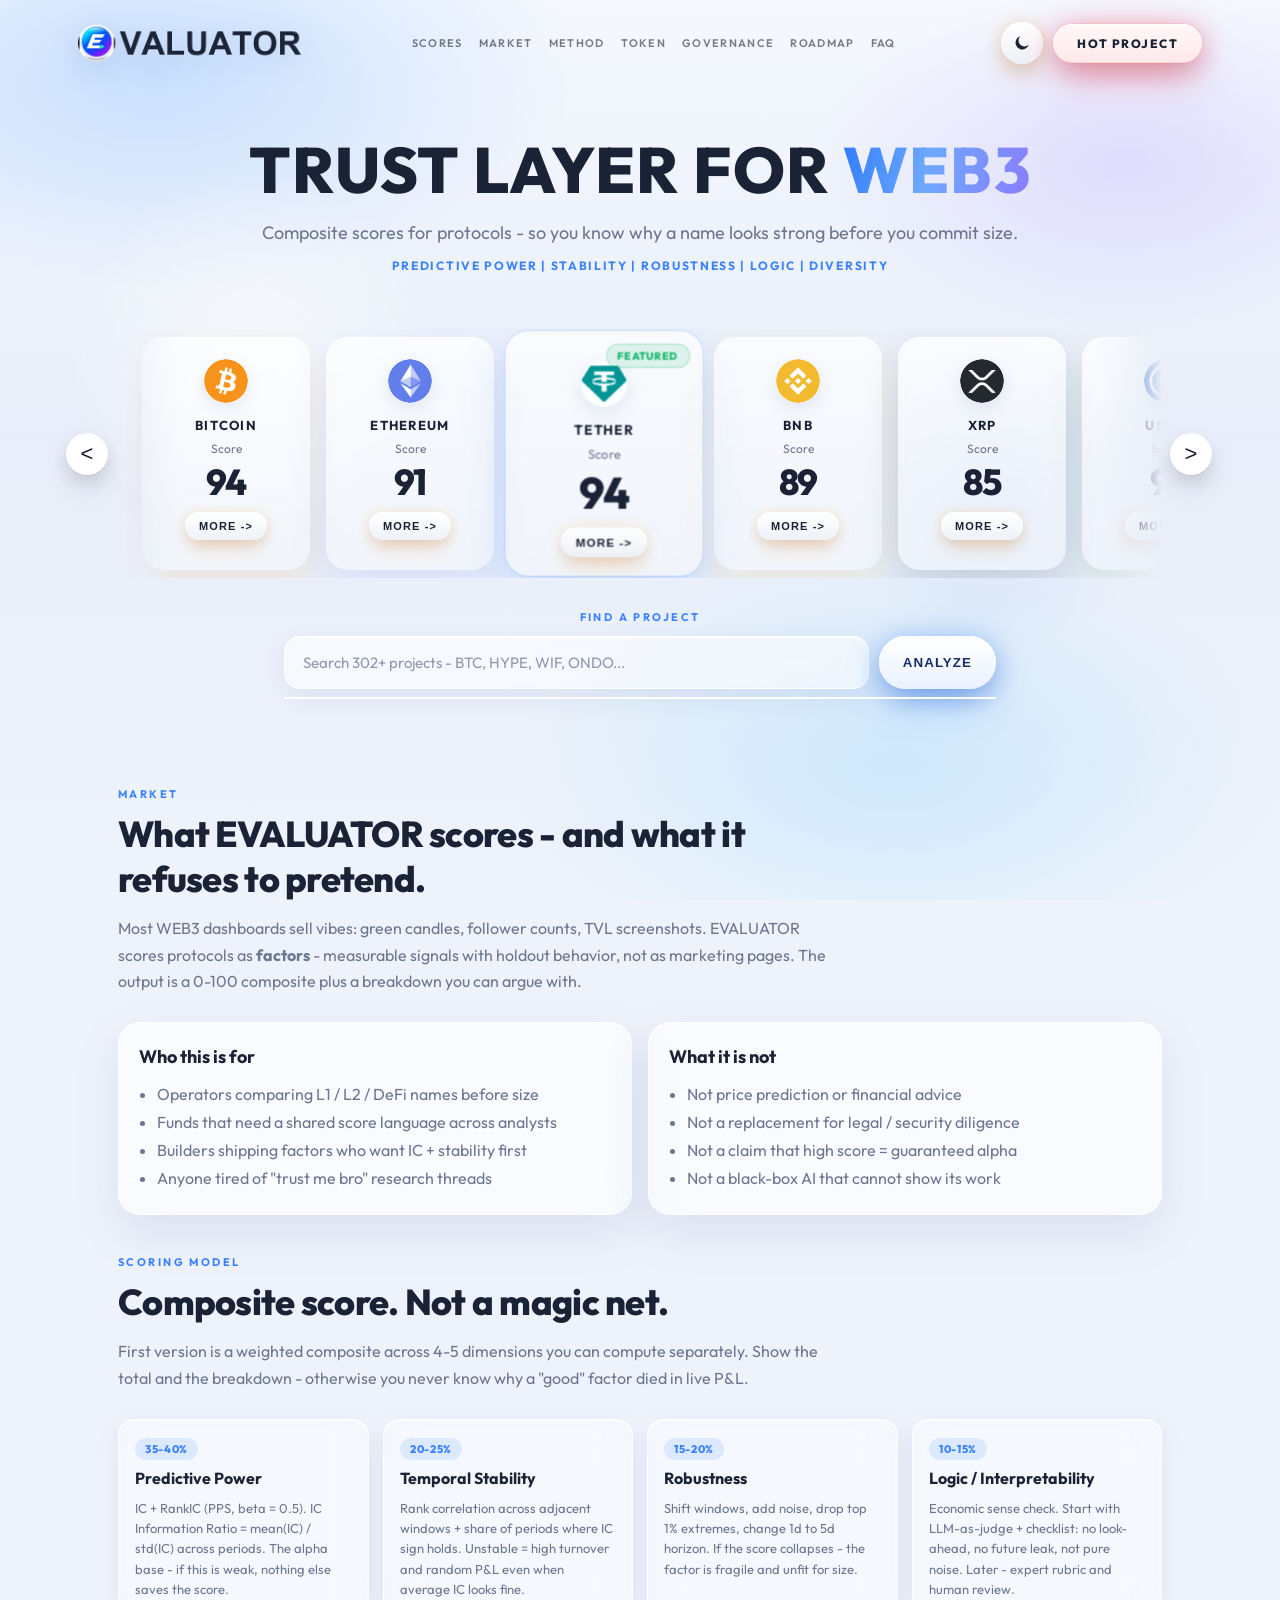
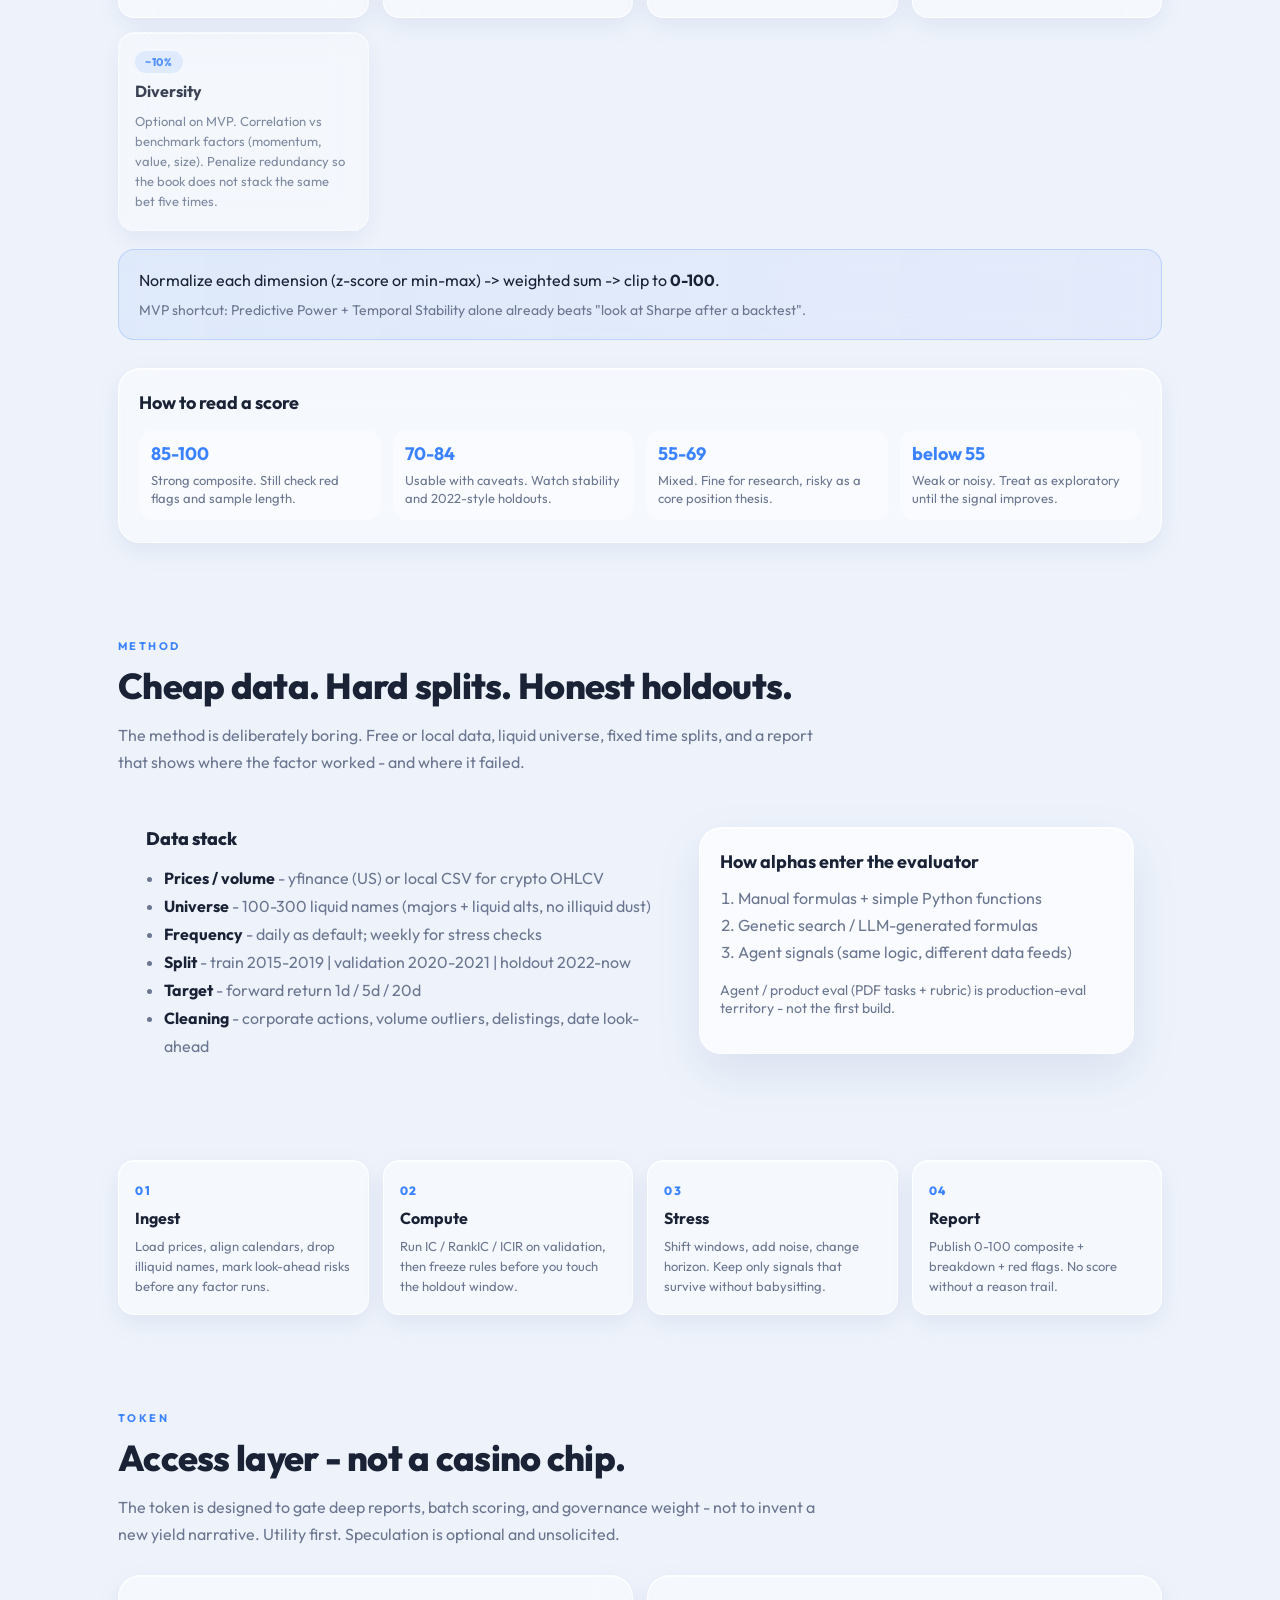
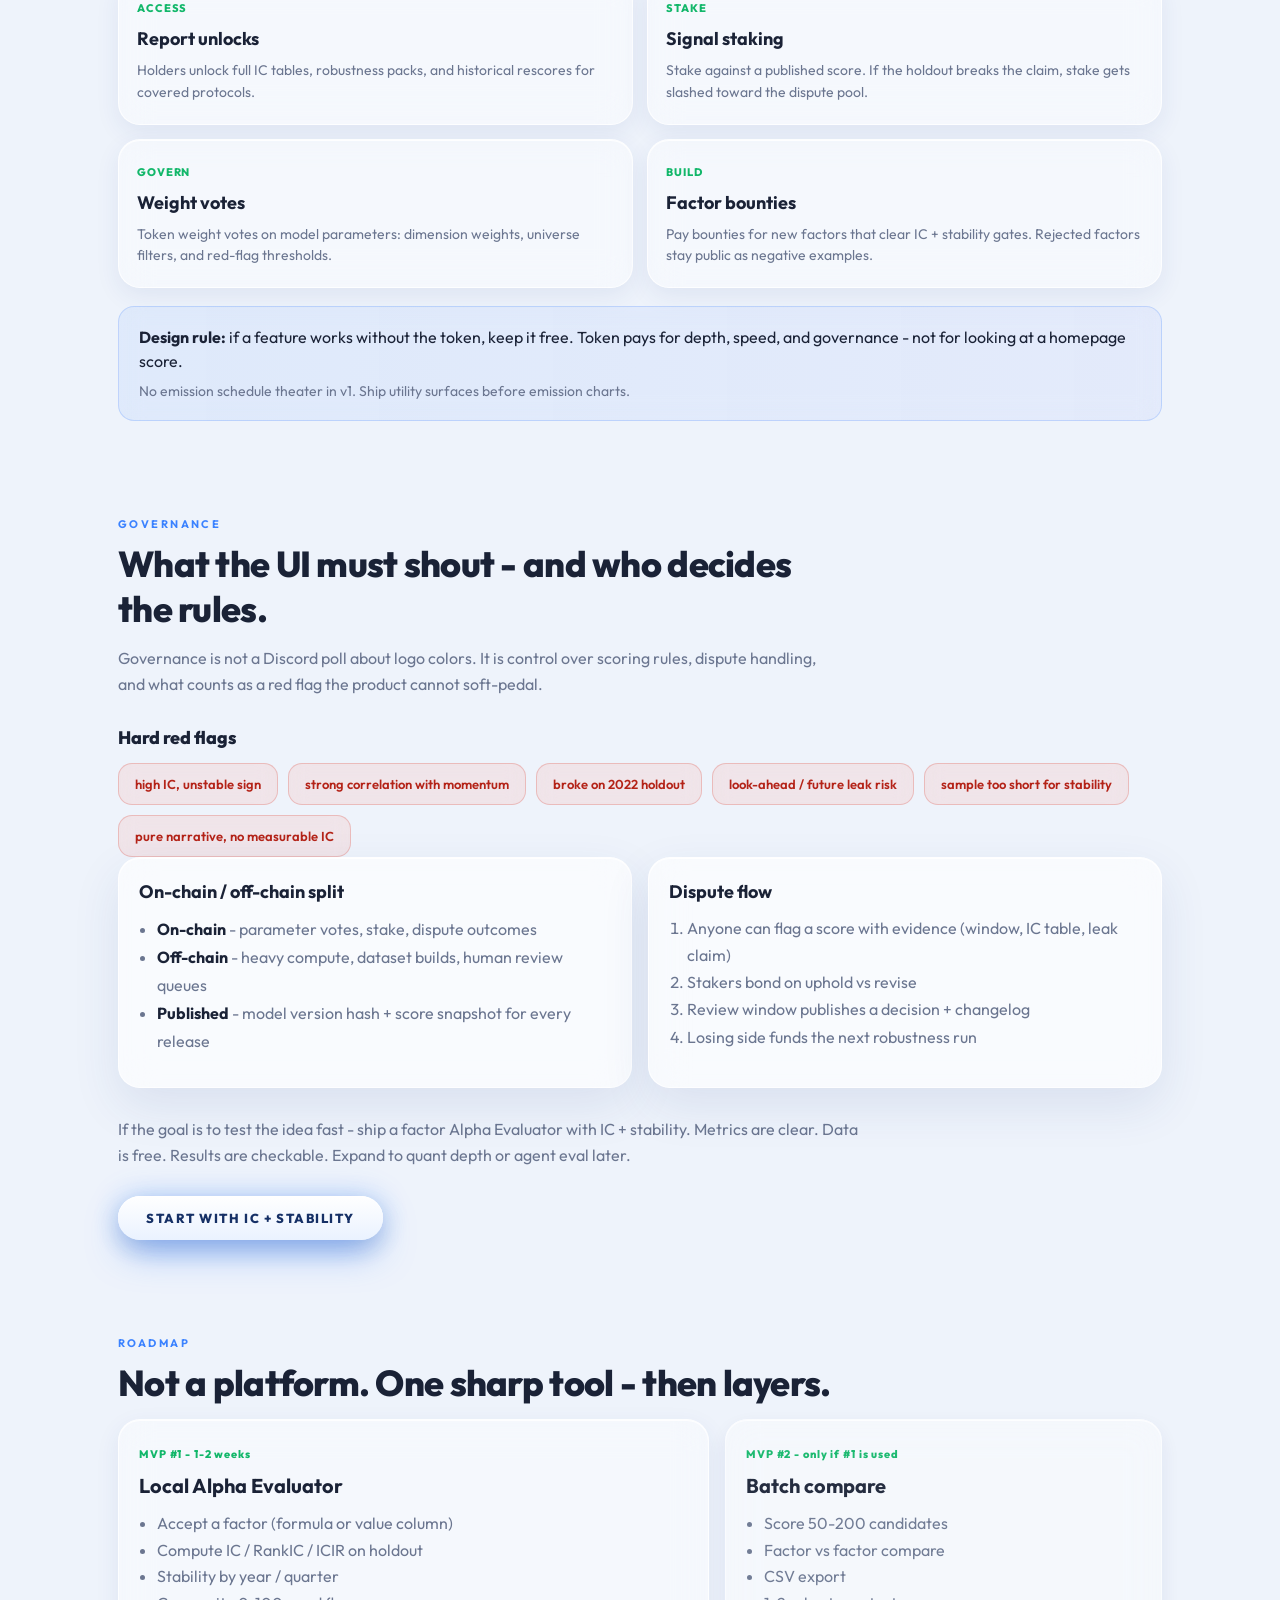
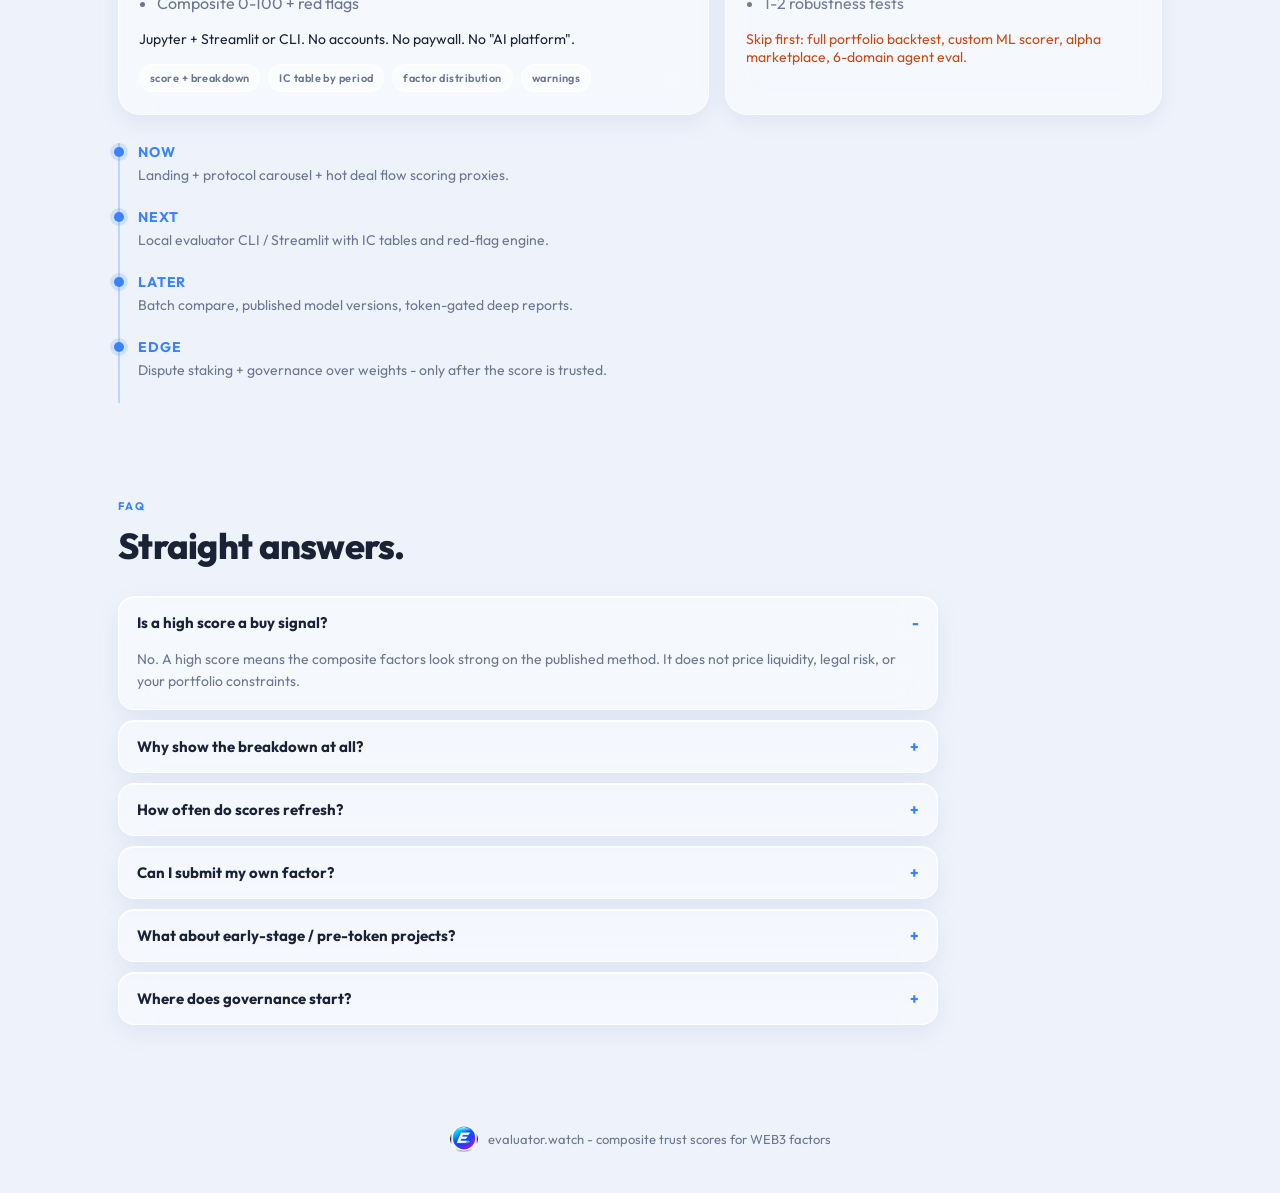
==== commit acd2e316: "Remove catalog counter and section // prefixes." ====
--- a/index.html
+++ b/index.html
@@ -1,4 +1,4 @@
-<!DOCTYPE html>
+﻿<!DOCTYPE html>
 <html lang="en">
 <head>
   <meta charset="UTF-8" />
@@ -9,7 +9,7 @@
   <link rel="preconnect" href="https://fonts.googleapis.com" />
   <link rel="preconnect" href="https://fonts.gstatic.com" crossorigin />
   <link href="https://fonts.googleapis.com/css2?family=Outfit:wght@400;500;600;700;800&display=swap" rel="stylesheet" />
-  <link rel="stylesheet" href="./styles.css?v=arrows1" />
+  <link rel="stylesheet" href="./styles.css?v=clean1" />
   <link rel="icon" href="./assets/logo.png" />
   <script>
     (() => {
@@ -60,7 +60,7 @@
     </section>
 
     <section class="search-panel" id="search">
-      <p class="eyebrow center">// FIND A PROJECT</p>
+      <p class="eyebrow center">FIND A PROJECT</p>
       <form class="search-bar" id="searchForm" autocomplete="off">
         <input
           id="searchInput"
@@ -72,14 +72,13 @@
         />
         <button type="submit">ANALYZE</button>
       </form>
-      <p class="catalog-meta" id="catalogMeta">Loading catalog...</p>
       <div class="suggest" id="suggest" hidden></div>
       <div class="analysis" id="analysis" hidden></div>
     </section>
 
     <section class="panel" id="market">
       <div class="panel-head">
-        <p class="eyebrow">// MARKET</p>
+        <p class="eyebrow">MARKET</p>
         <h2>What EVALUATOR scores - and what it refuses to pretend.</h2>
         <p class="lead">
           Most WEB3 dashboards sell vibes: green candles, follower counts, TVL screenshots.
@@ -110,7 +109,7 @@
       </div>
 
       <div class="panel-head tight">
-        <p class="eyebrow">// SCORING MODEL</p>
+        <p class="eyebrow">SCORING MODEL</p>
         <h2>Composite score. Not a magic net.</h2>
         <p class="lead">
           First version is a weighted composite across 4-5 dimensions you can compute separately.
@@ -186,7 +185,7 @@
 
     <section class="panel" id="method">
       <div class="panel-head">
-        <p class="eyebrow">// METHOD</p>
+        <p class="eyebrow">METHOD</p>
         <h2>Cheap data. Hard splits. Honest holdouts.</h2>
         <p class="lead">
           The method is deliberately boring. Free or local data, liquid universe, fixed time splits,
@@ -243,7 +242,7 @@
 
     <section class="panel" id="token">
       <div class="panel-head">
-        <p class="eyebrow">// TOKEN</p>
+        <p class="eyebrow">TOKEN</p>
         <h2>Access layer - not a casino chip.</h2>
         <p class="lead">
           The token is designed to gate deep reports, batch scoring, and governance weight -
@@ -282,7 +281,7 @@
 
     <section class="panel flags" id="governance">
       <div class="panel-head">
-        <p class="eyebrow">// GOVERNANCE</p>
+        <p class="eyebrow">GOVERNANCE</p>
         <h2>What the UI must shout - and who decides the rules.</h2>
         <p class="lead">
           Governance is not a Discord poll about logo colors. It is control over scoring rules,
@@ -328,7 +327,7 @@
     </section>
 
     <section class="panel" id="roadmap">
-      <p class="eyebrow">// ROADMAP</p>
+      <p class="eyebrow">ROADMAP</p>
       <h2>Not a platform. One sharp tool - then layers.</h2>
       <div class="mvp-grid">
         <article class="mvp-card">
@@ -395,7 +394,7 @@
 
     <section class="panel" id="faq">
       <div class="panel-head">
-        <p class="eyebrow">// FAQ</p>
+        <p class="eyebrow">FAQ</p>
         <h2>Straight answers.</h2>
       </div>
 
@@ -435,6 +434,6 @@
 
   <script src="./theme.js"></script>
   <script src="./cursor.js?v=2"></script>
-  <script src="./app.js?v=catalog1"></script>
+  <script src="./app.js?v=clean1"></script>
 </body>
 </html>
--- a/styles.css
+++ b/styles.css
@@ -679,14 +679,6 @@
   overflow: hidden;
 }
 .bar-fill { height: 100%; border-radius: inherit; max-width: 100%; }
-
-.catalog-meta {
-  margin: 10px 0 0;
-  text-align: center;
-  color: var(--muted);
-  font-size: 12px;
-  letter-spacing: 0.04em;
-}
 
 .suggest-left i {
   font-style: normal;
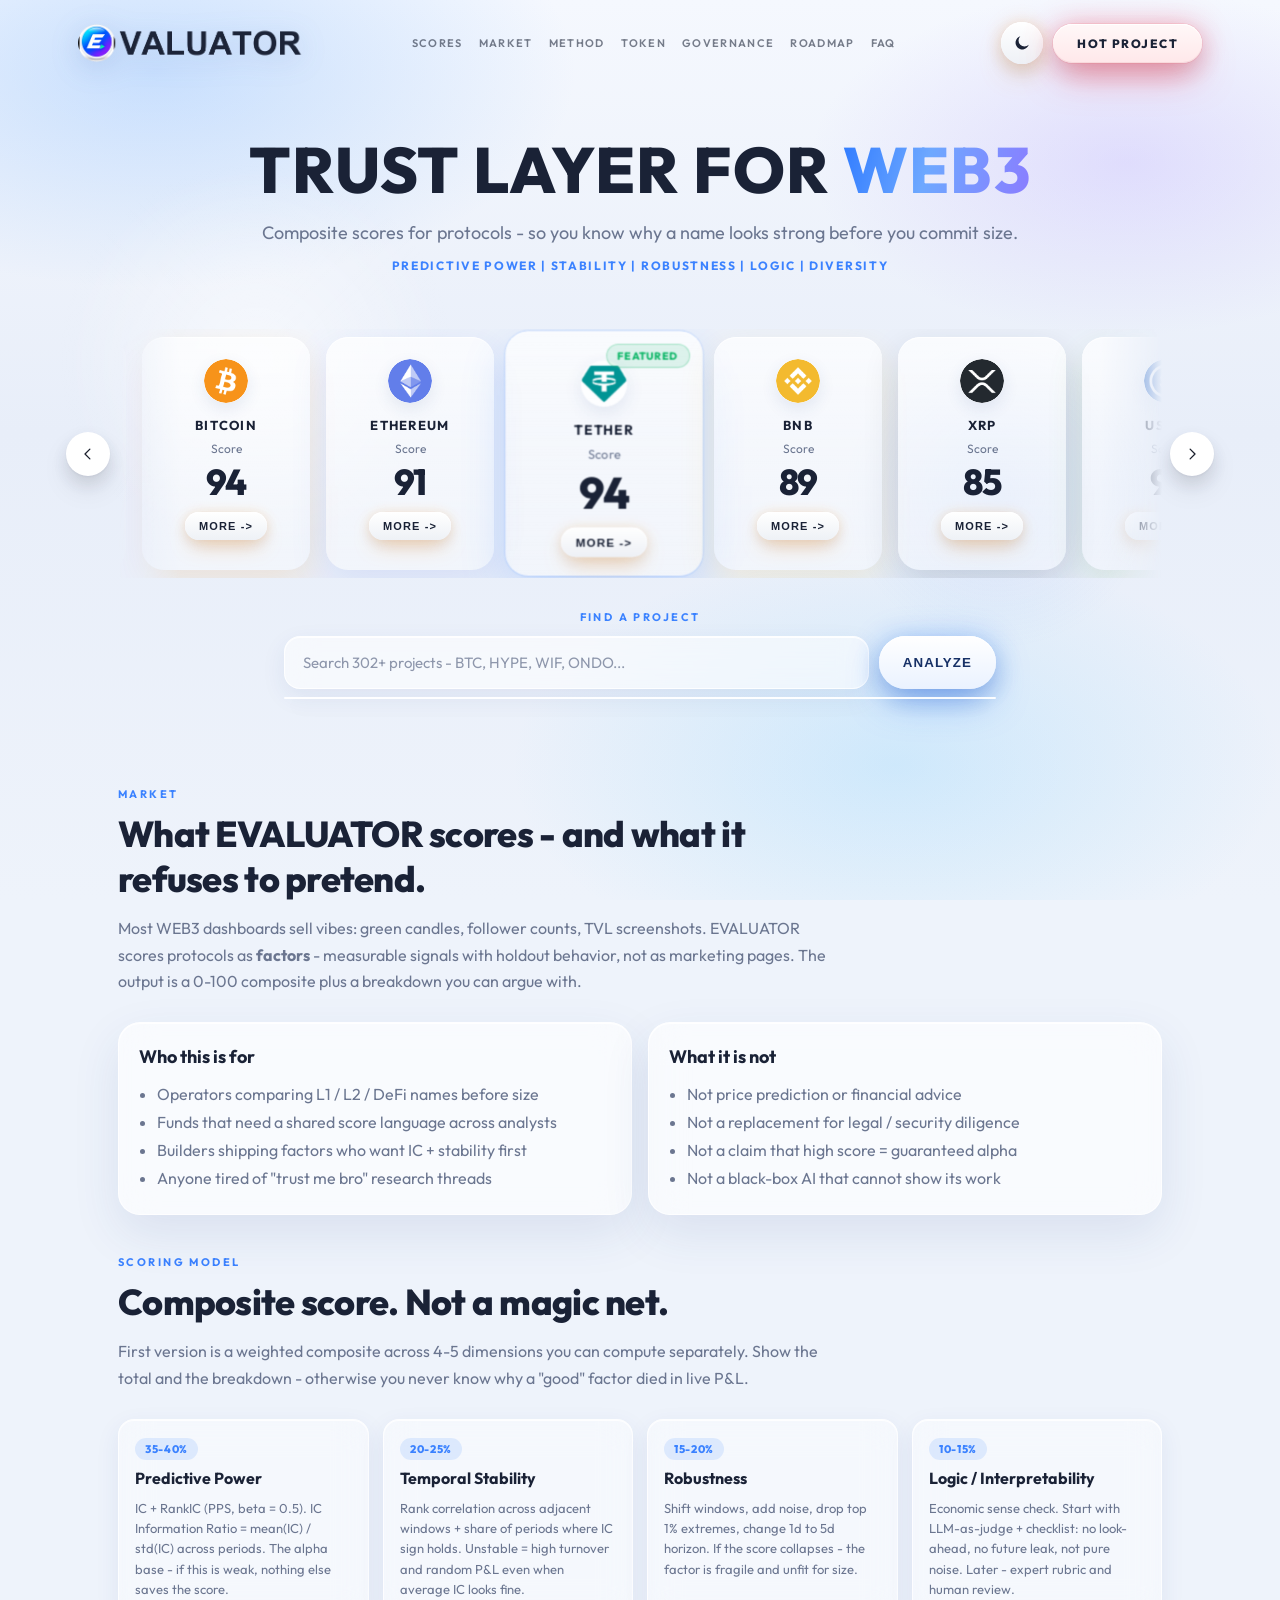
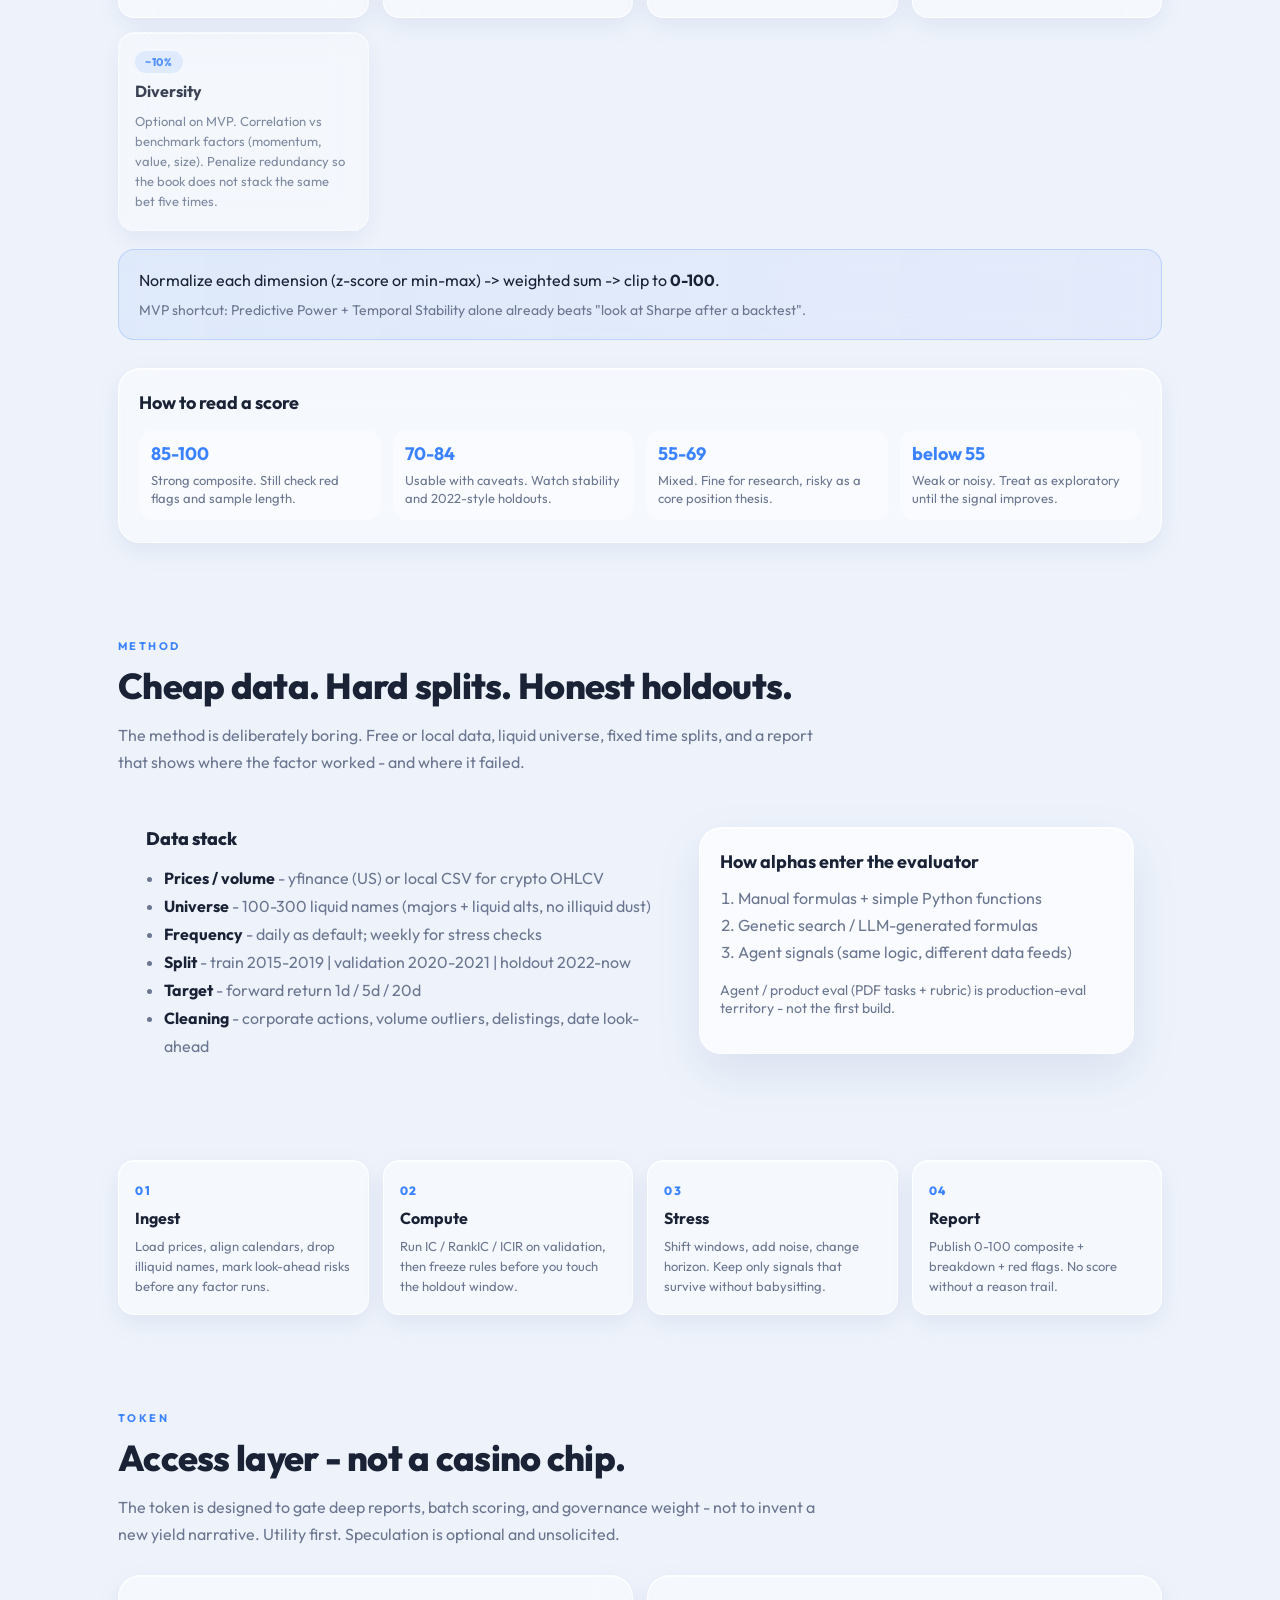
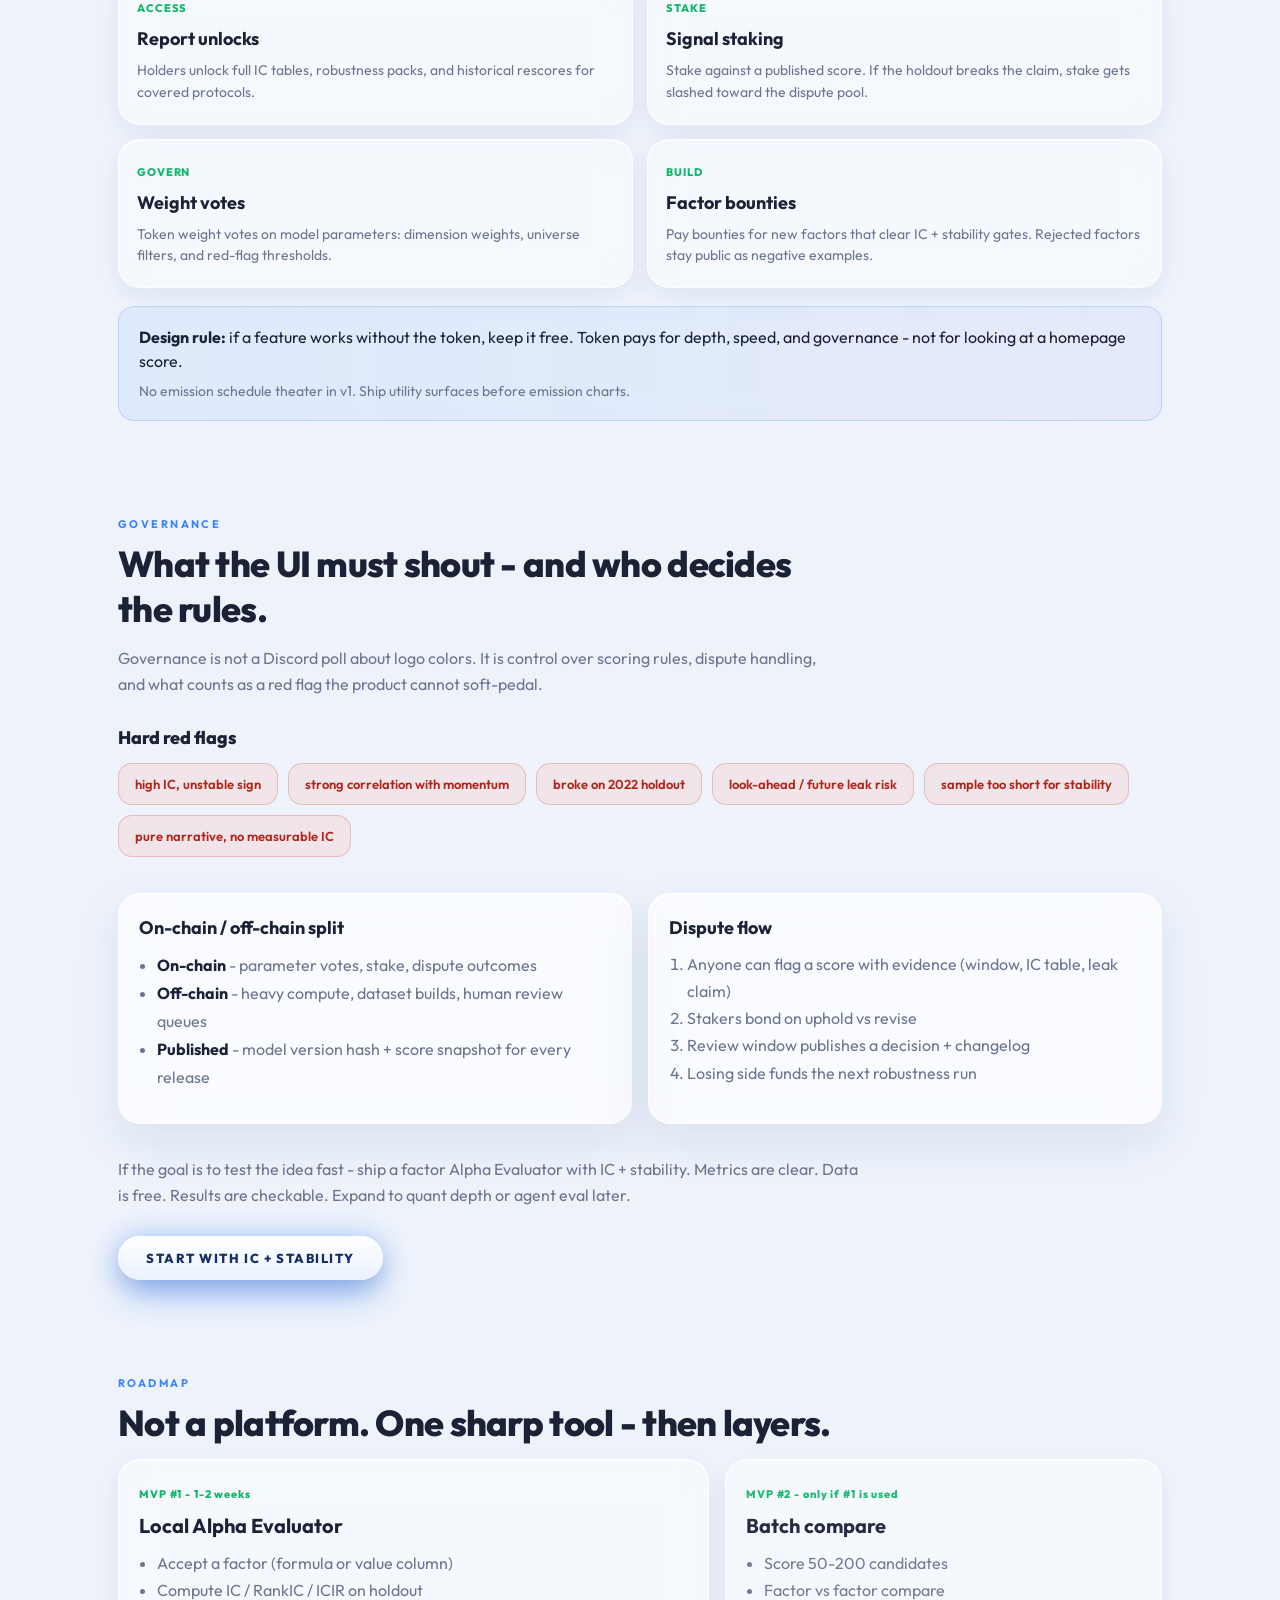
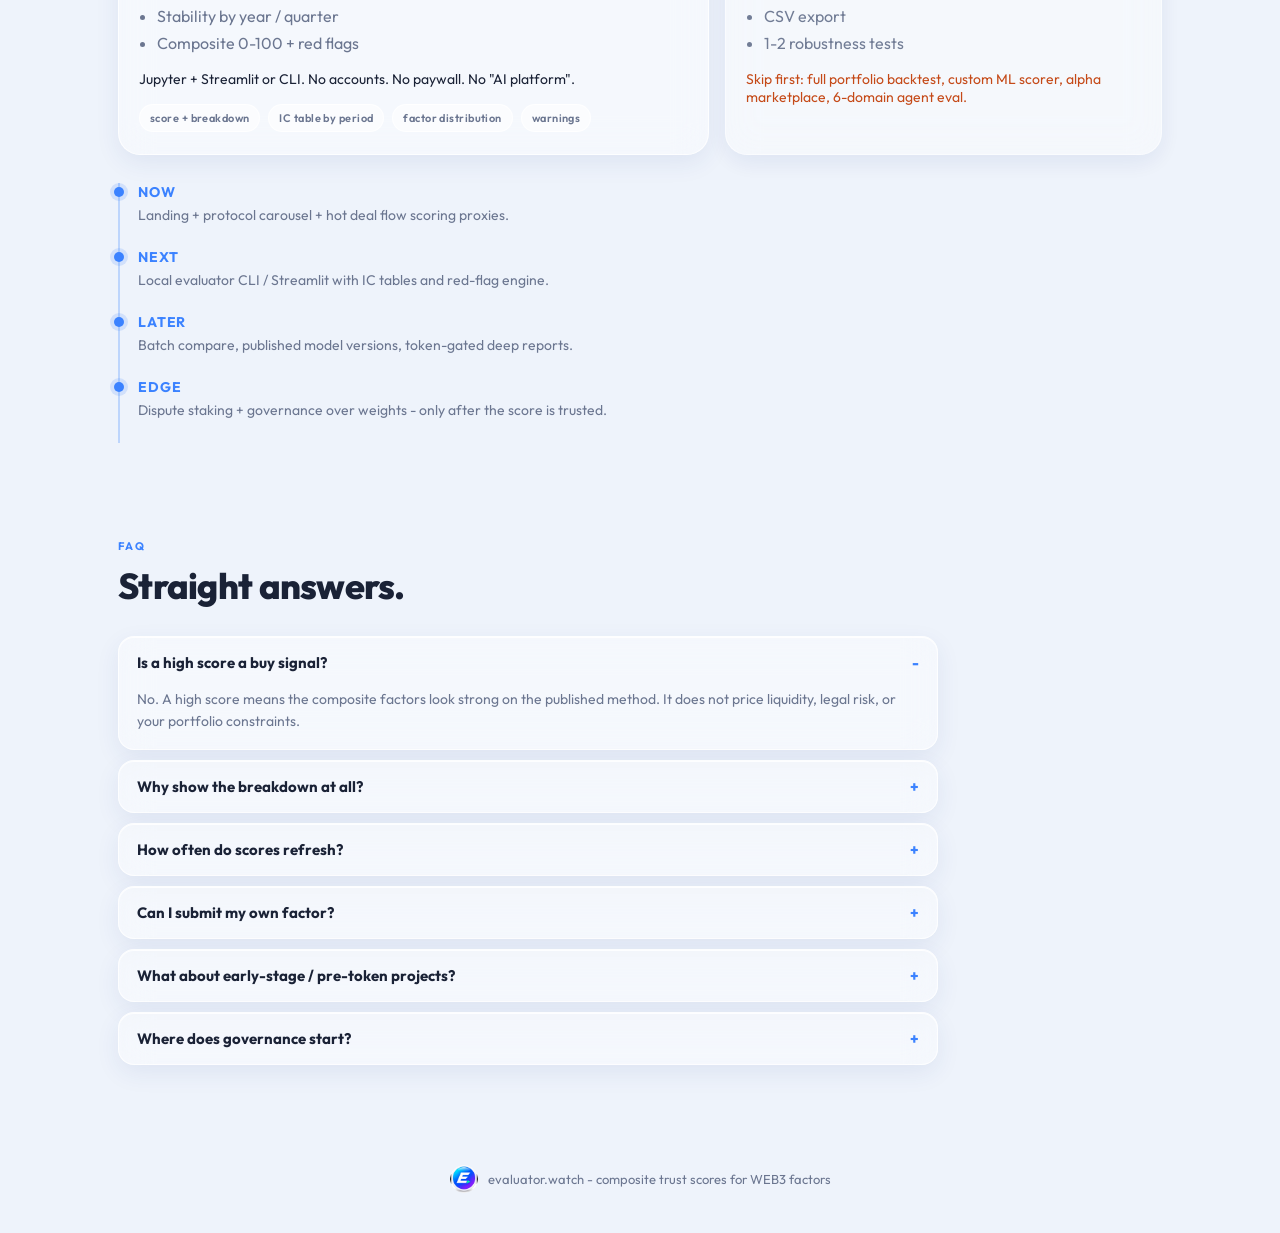
==== commit 0645c574: "Polish arrows with SVG, add flag spacing, trim HOT copy." ====
--- a/index.html
+++ b/index.html
@@ -9,7 +9,7 @@
   <link rel="preconnect" href="https://fonts.googleapis.com" />
   <link rel="preconnect" href="https://fonts.gstatic.com" crossorigin />
   <link href="https://fonts.googleapis.com/css2?family=Outfit:wght@400;500;600;700;800&display=swap" rel="stylesheet" />
-  <link rel="stylesheet" href="./styles.css?v=clean1" />
+  <link rel="stylesheet" href="./styles.css?v=polish2" />
   <link rel="icon" href="./assets/logo.png" />
   <script>
     (() => {
@@ -52,11 +52,15 @@
     </section>
 
     <section class="carousel-wrap" id="scores" aria-label="Protocol scores carousel">
-      <button class="car-btn prev" type="button" aria-label="Previous">&lt;</button>
+      <button class="car-btn prev" type="button" aria-label="Previous">
+        <svg viewBox="0 0 24 24" width="18" height="18" aria-hidden="true"><path d="M14.5 5.5 8 12l6.5 6.5" fill="none" stroke="currentColor" stroke-width="1.75" stroke-linecap="round" stroke-linejoin="round"/></svg>
+      </button>
       <div class="carousel-viewport">
         <div class="carousel-track" id="carouselTrack"></div>
       </div>
-      <button class="car-btn next" type="button" aria-label="Next">&gt;</button>
+      <button class="car-btn next" type="button" aria-label="Next">
+        <svg viewBox="0 0 24 24" width="18" height="18" aria-hidden="true"><path d="M9.5 5.5 16 12l-6.5 6.5" fill="none" stroke="currentColor" stroke-width="1.75" stroke-linecap="round" stroke-linejoin="round"/></svg>
+      </button>
     </section>
 
     <section class="search-panel" id="search">
--- a/styles.css
+++ b/styles.css
@@ -179,29 +179,37 @@
   display: inline-flex;
   align-items: center;
   justify-content: center;
-  padding: 11px 22px;
+  gap: 10px;
+  padding: 14px 26px 14px 20px;
   border-radius: 999px;
   border: 0;
-  background: linear-gradient(180deg, #ffffff 0%, #eef1f6 100%);
-  color: var(--text);
+  background: #ffffff;
+  color: #1a1f2c;
   font-size: 12px;
   font-weight: 700;
-  letter-spacing: 0.08em;
-  box-shadow:
-    inset 0 1px 0 rgba(255, 255, 255, 0.95),
-    0 8px 18px rgba(20, 24, 40, 0.1),
-    0 14px 30px -8px rgba(255, 160, 60, 0.4),
-    0 0 18px rgba(255, 170, 80, 0.25);
-  transition: transform 0.2s ease, box-shadow 0.2s ease;
+  letter-spacing: 0.1em;
+  box-shadow:
+    0 1px 2px rgba(30, 40, 60, 0.06),
+    0 8px 18px rgba(40, 50, 70, 0.12),
+    0 14px 28px rgba(60, 50, 40, 0.08);
+  transition: transform 0.18s ease, box-shadow 0.18s ease;
+}
+
+.btn-back svg {
+  flex-shrink: 0;
+  display: block;
 }
 
 .btn-back:hover {
-  transform: translateY(-2px);
-  box-shadow:
-    inset 0 1px 0 #fff,
-    0 12px 24px rgba(20, 24, 40, 0.12),
-    0 18px 36px -6px rgba(255, 160, 60, 0.55),
-    0 0 24px rgba(255, 170, 80, 0.35);
+  transform: translateY(-1px);
+  box-shadow:
+    0 2px 4px rgba(30, 40, 60, 0.08),
+    0 10px 22px rgba(40, 50, 70, 0.14),
+    0 16px 32px rgba(60, 50, 40, 0.1);
+}
+
+.back-wrap {
+  margin-top: 36px;
 }
 
 .btn-support {
@@ -303,8 +311,8 @@
 }
 
 .car-btn {
-  width: 42px;
-  height: 42px;
+  width: 44px;
+  height: 44px;
   border-radius: 50%;
   border: 0;
   display: inline-flex;
@@ -313,15 +321,17 @@
   padding: 0;
   background: #ffffff;
   color: #1a1f2c;
-  font-size: 22px;
-  font-weight: 300;
-  line-height: 1;
   cursor: pointer;
   box-shadow:
     0 1px 2px rgba(30, 40, 60, 0.06),
     0 8px 18px rgba(40, 50, 70, 0.12),
     0 14px 28px rgba(60, 50, 40, 0.08);
   transition: transform 0.18s ease, box-shadow 0.18s ease;
+}
+
+.car-btn svg {
+  display: block;
+  pointer-events: none;
 }
 
 .car-btn:hover {
@@ -1004,6 +1014,7 @@
   display: flex;
   flex-wrap: wrap;
   gap: 10px;
+  margin: 0 0 36px;
 }
 
 .flag {
@@ -1015,6 +1026,11 @@
   font-size: 13px;
   font-weight: 600;
   backdrop-filter: blur(10px);
+}
+
+#governance .info-grid {
+  margin-top: 8px;
+  margin-bottom: 32px;
 }
 
 .hero-meta {
@@ -1624,13 +1640,12 @@
 
 [data-theme="dark"] .btn-back {
   border: 0;
-  background: linear-gradient(180deg, #2a3142 0%, #171b26 100%);
-  color: #fff;
-  box-shadow:
-    inset 0 1px 0 rgba(255, 255, 255, 0.1),
-    0 10px 22px rgba(0, 0, 0, 0.4),
-    0 14px 30px -8px rgba(255, 150, 50, 0.35),
-    0 0 18px rgba(255, 160, 60, 0.2);
+  background: #ffffff;
+  color: #1a1f2c;
+  box-shadow:
+    0 1px 2px rgba(0, 0, 0, 0.2),
+    0 8px 18px rgba(0, 0, 0, 0.28),
+    0 14px 28px rgba(0, 0, 0, 0.18);
 }
 
 [data-theme="dark"] .car-btn {
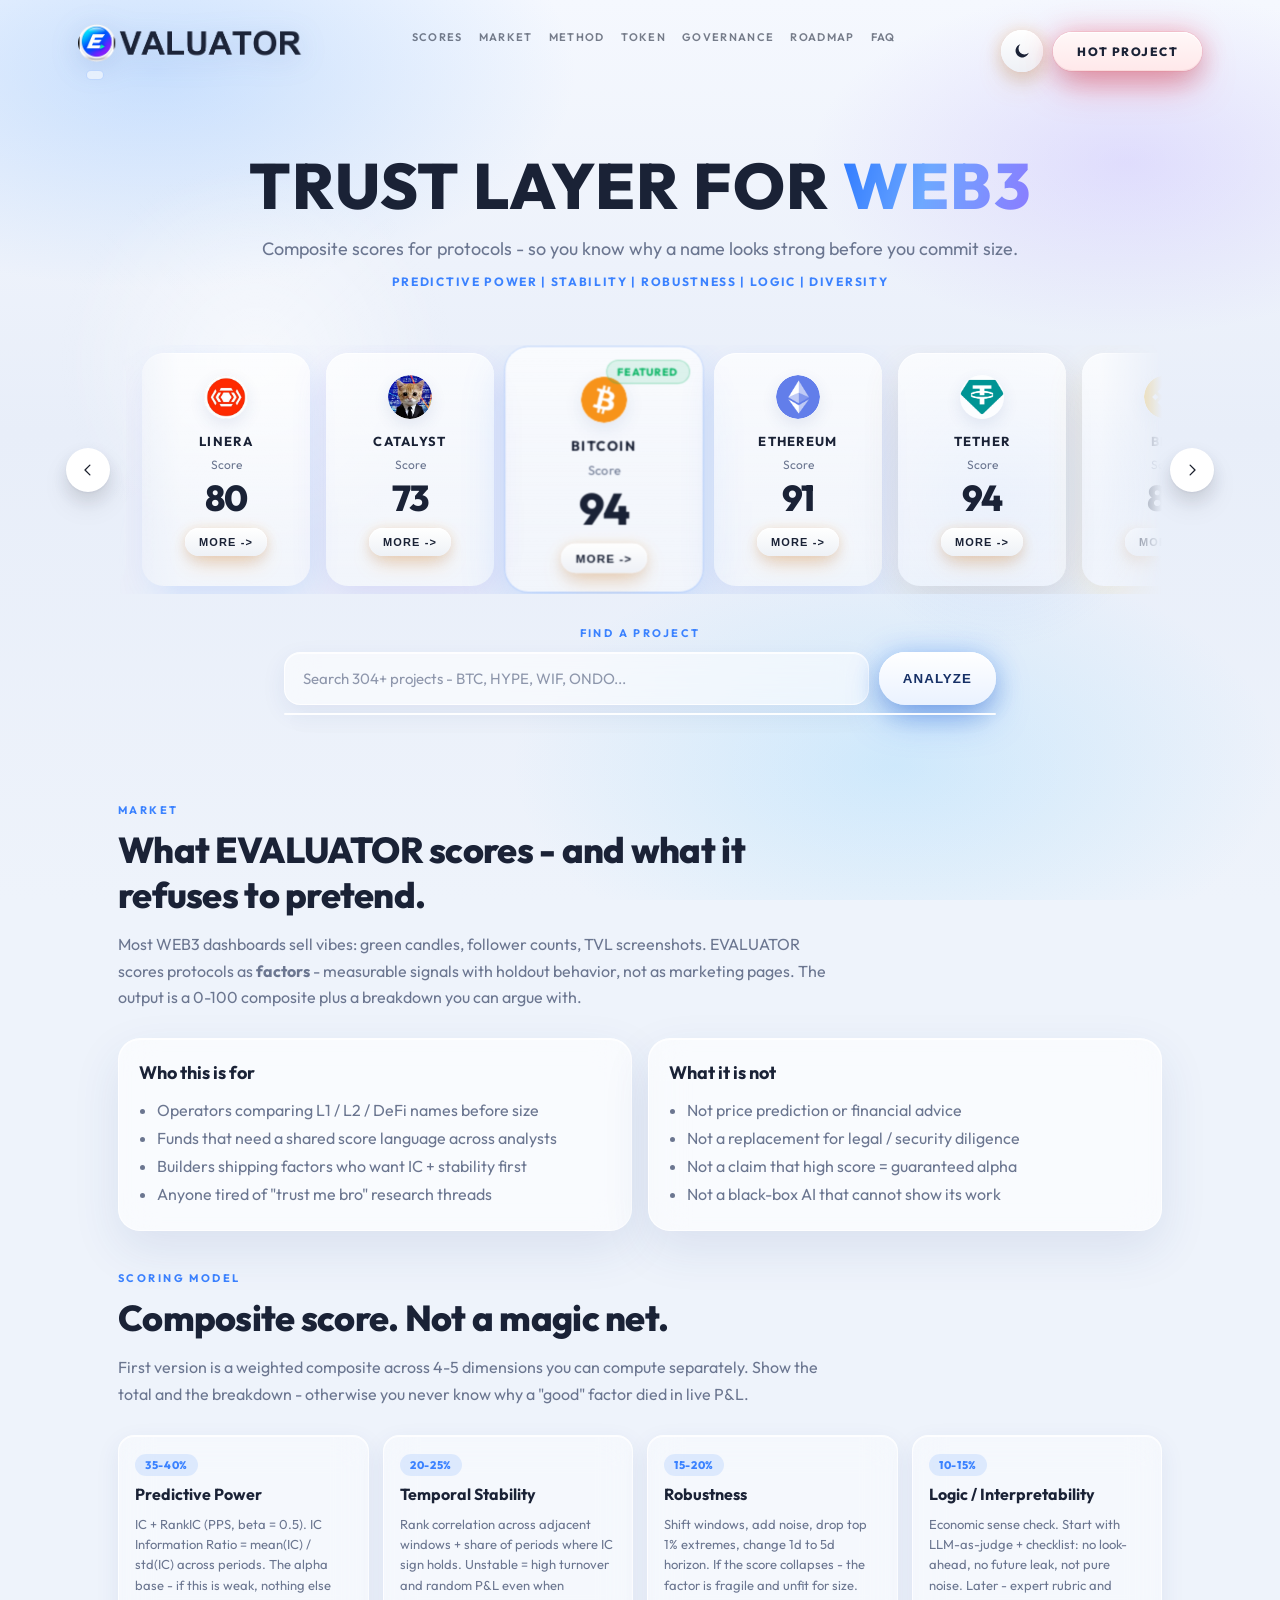
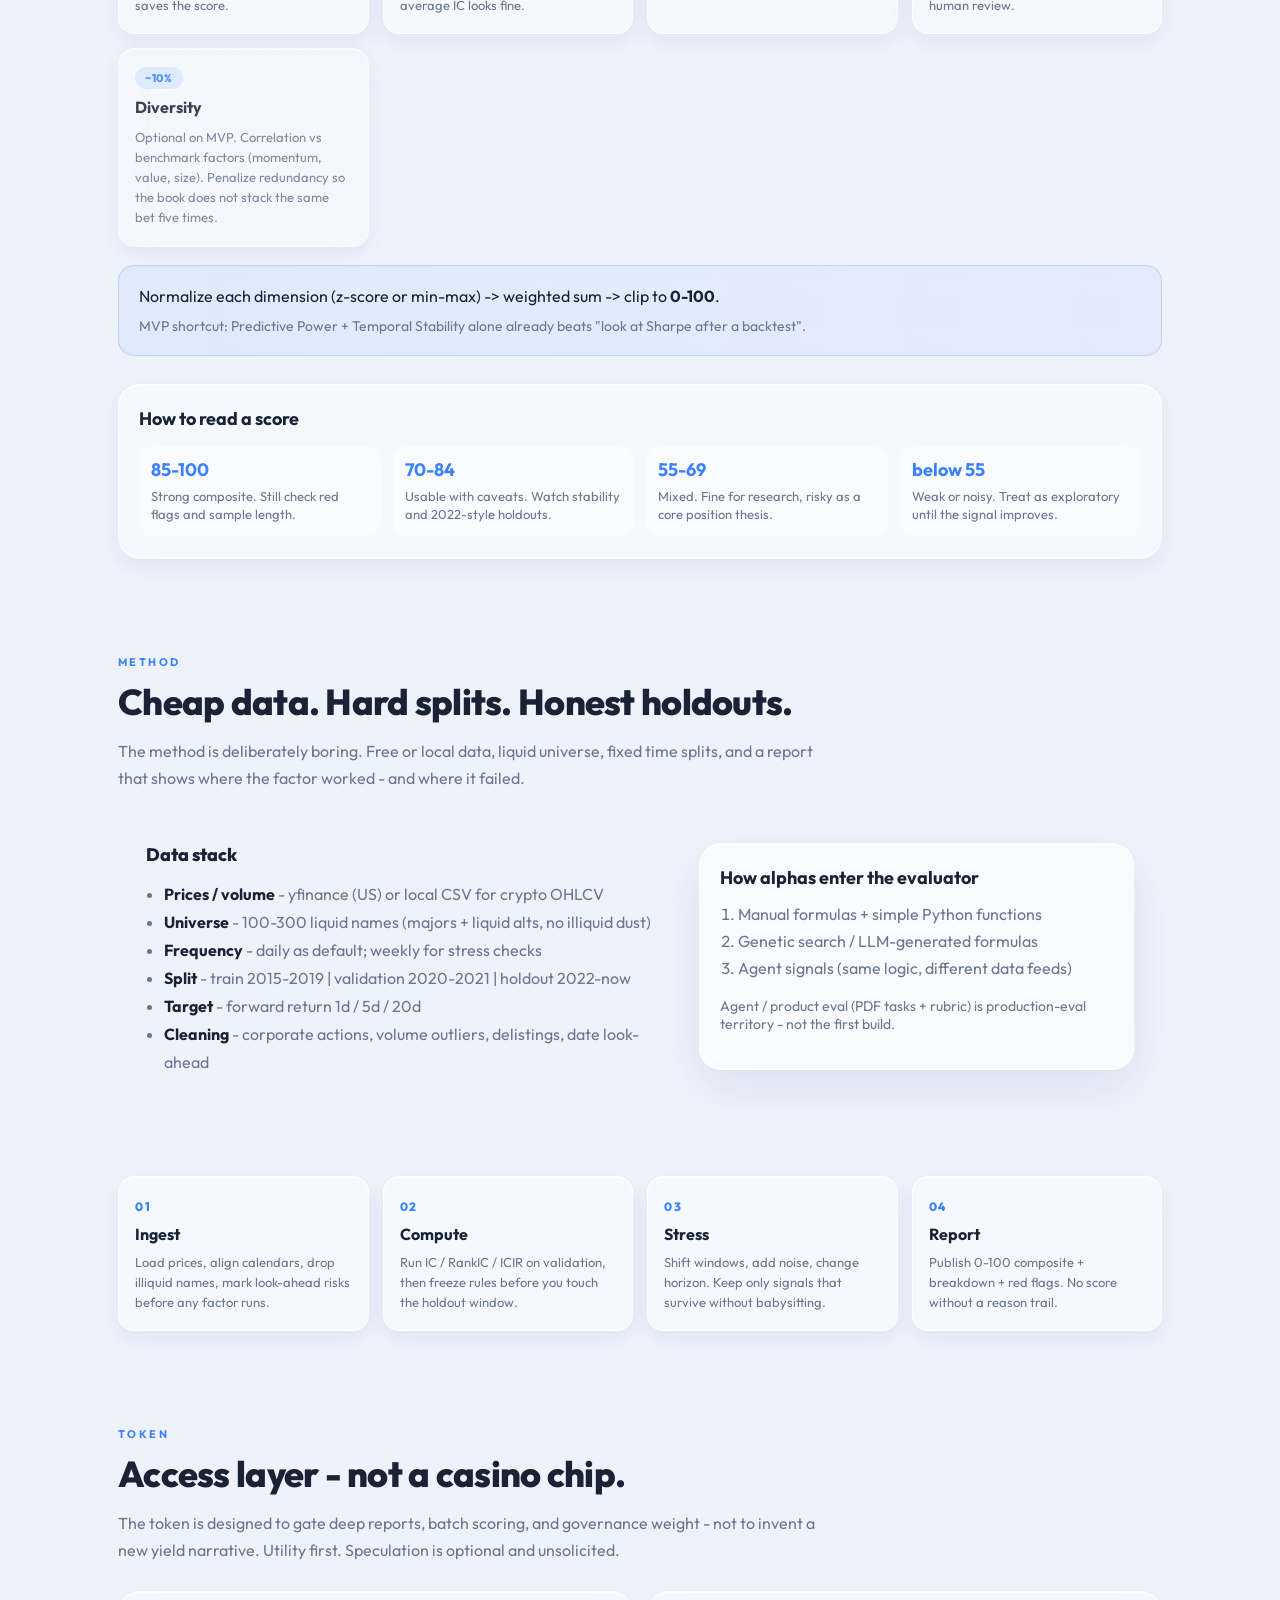
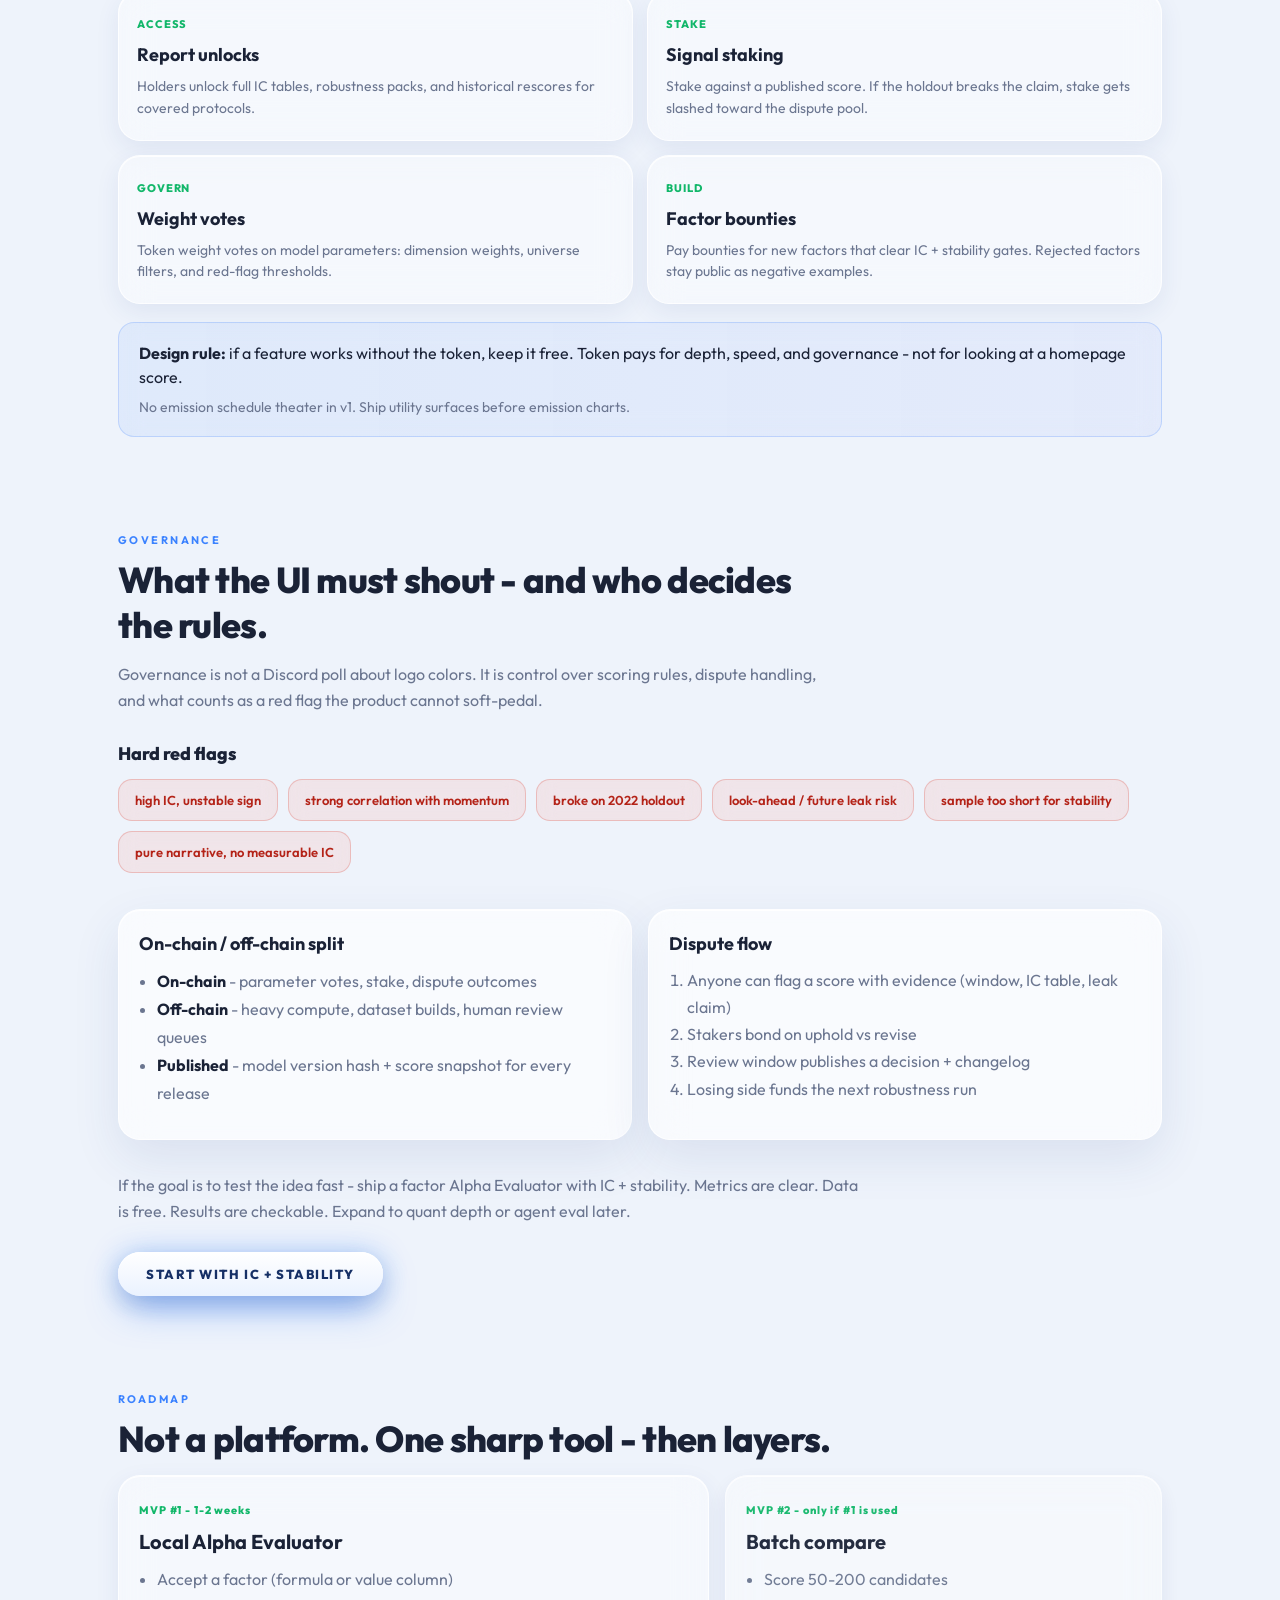
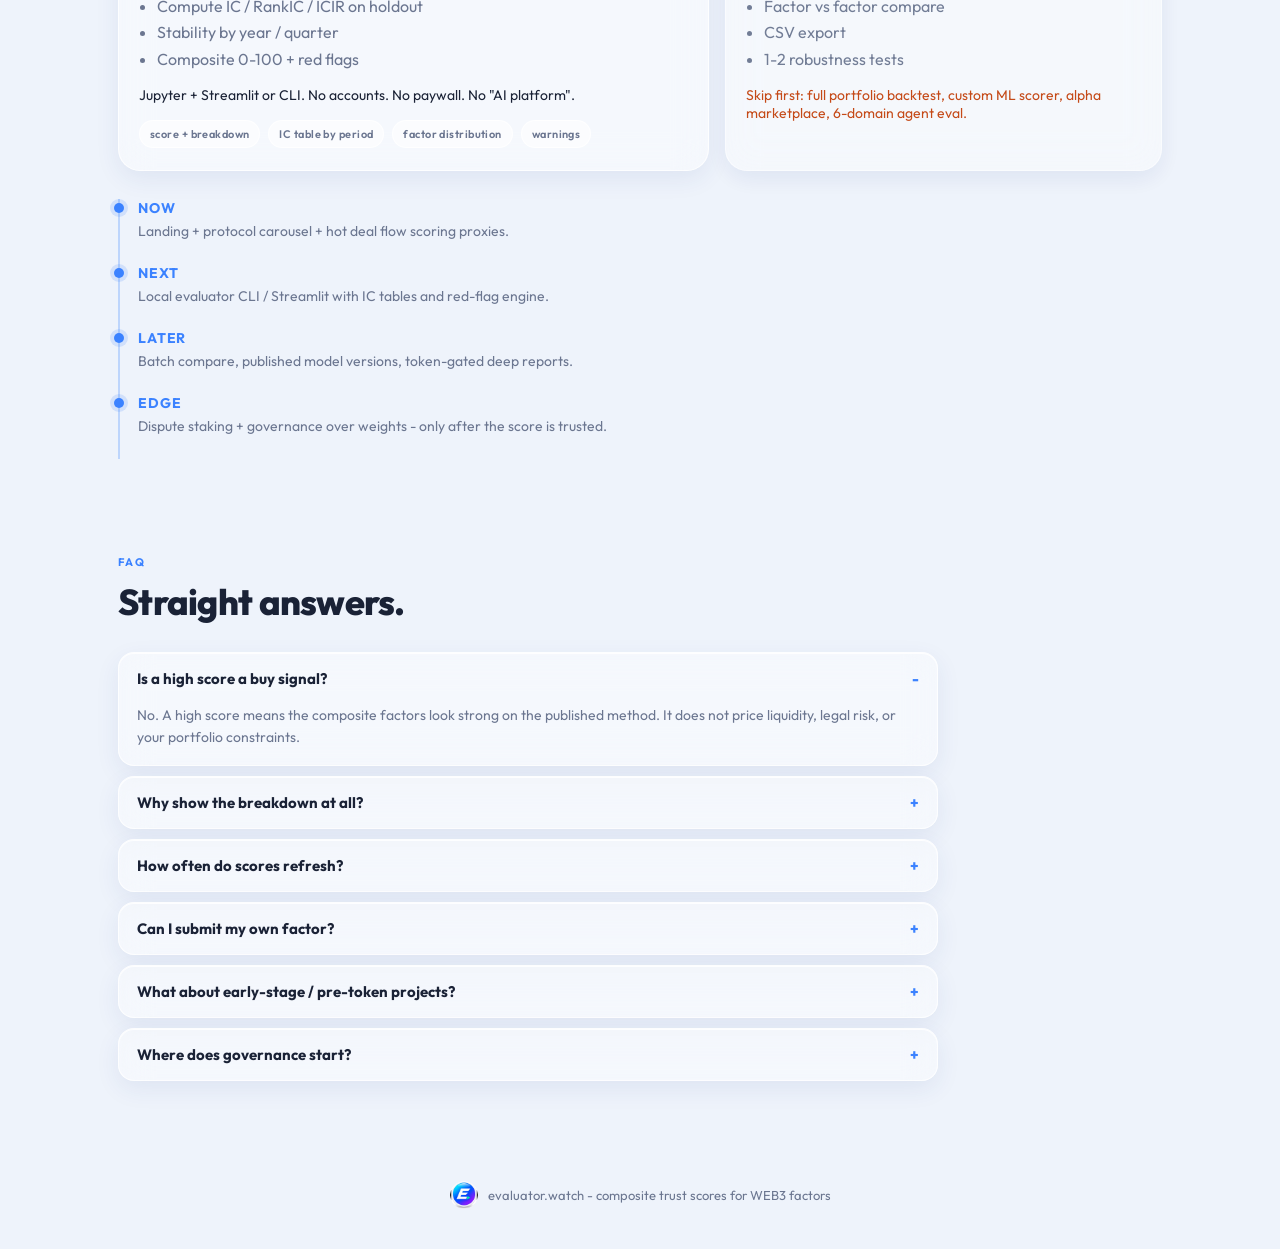
==== commit 2650d934: "Add ticker and CA chip under the brand logo. Ready for live \$EVAL CA via token.js; click copies add" ====
--- a/index.html
+++ b/index.html
@@ -9,7 +9,7 @@
   <link rel="preconnect" href="https://fonts.googleapis.com" />
   <link rel="preconnect" href="https://fonts.gstatic.com" crossorigin />
   <link href="https://fonts.googleapis.com/css2?family=Outfit:wght@400;500;600;700;800&display=swap" rel="stylesheet" />
-  <link rel="stylesheet" href="./styles.css?v=polish2" />
+  <link rel="stylesheet" href="./styles.css?v=token1" />
   <link rel="icon" href="./assets/logo.png" />
   <script>
     (() => {
@@ -25,6 +25,10 @@
   <header class="nav">
     <a class="brand" href="#top">
       <img src="./assets/evaluator-wordmark.png" alt="EVALUATOR" class="brand-wordmark" data-wordmark />
+      <span class="brand-token" id="brandToken" hidden>
+        <span class="brand-ticker" id="brandTicker"></span>
+        <button type="button" class="brand-ca" id="brandCa" title="Copy CA"></button>
+      </span>
     </a>
     <nav class="nav-links">
       <a href="#scores">SCORES</a>
@@ -436,6 +440,7 @@
     <span>evaluator.watch - composite trust scores for WEB3 factors</span>
   </footer>
 
+  <script src="./token.js"></script>
   <script src="./theme.js"></script>
   <script src="./cursor.js?v=2"></script>
   <script src="./app.js?v=clean1"></script>
--- a/styles.css
+++ b/styles.css
@@ -67,7 +67,7 @@
 
 .nav {
   display: flex;
-  align-items: center;
+  align-items: flex-start;
   justify-content: space-between;
   gap: 24px;
   max-width: 1180px;
@@ -76,9 +76,17 @@
   overflow: visible;
 }
 
+.nav-links,
+.nav-actions {
+  padding-top: 8px;
+}
+
 .brand {
   display: flex;
-  align-items: center;
+  flex-direction: column;
+  align-items: flex-start;
+  gap: 6px;
+  text-decoration: none;
 }
 
 .brand-wordmark {
@@ -86,6 +94,56 @@
   width: auto;
   object-fit: contain;
   filter: drop-shadow(0 6px 14px rgba(60, 100, 180, 0.18));
+}
+
+.brand-token {
+  display: inline-flex;
+  align-items: center;
+  gap: 8px;
+  max-width: 220px;
+  flex-wrap: wrap;
+}
+
+.brand-ticker {
+  font-size: 11px;
+  font-weight: 800;
+  letter-spacing: 0.08em;
+  color: var(--blue);
+}
+
+.brand-ca {
+  appearance: none;
+  border: 1px solid rgba(47, 123, 255, 0.22);
+  background: rgba(255, 255, 255, 0.55);
+  color: var(--muted);
+  font: inherit;
+  font-size: 10px;
+  font-weight: 600;
+  letter-spacing: 0.04em;
+  padding: 4px 8px;
+  border-radius: 999px;
+  cursor: pointer;
+  line-height: 1.2;
+  backdrop-filter: blur(10px);
+  transition: color 0.15s ease, border-color 0.15s ease, background 0.15s ease;
+}
+
+.brand-ca:hover {
+  color: var(--text);
+  border-color: rgba(47, 123, 255, 0.45);
+  background: rgba(255, 255, 255, 0.8);
+}
+
+[data-theme="dark"] .brand-ca {
+  background: rgba(255, 255, 255, 0.06);
+  border-color: rgba(255, 255, 255, 0.12);
+  color: var(--muted);
+}
+
+[data-theme="dark"] .brand-ca:hover {
+  background: rgba(255, 255, 255, 0.1);
+  color: var(--text);
+  border-color: rgba(90, 160, 255, 0.35);
 }
 
 .nav-links {
